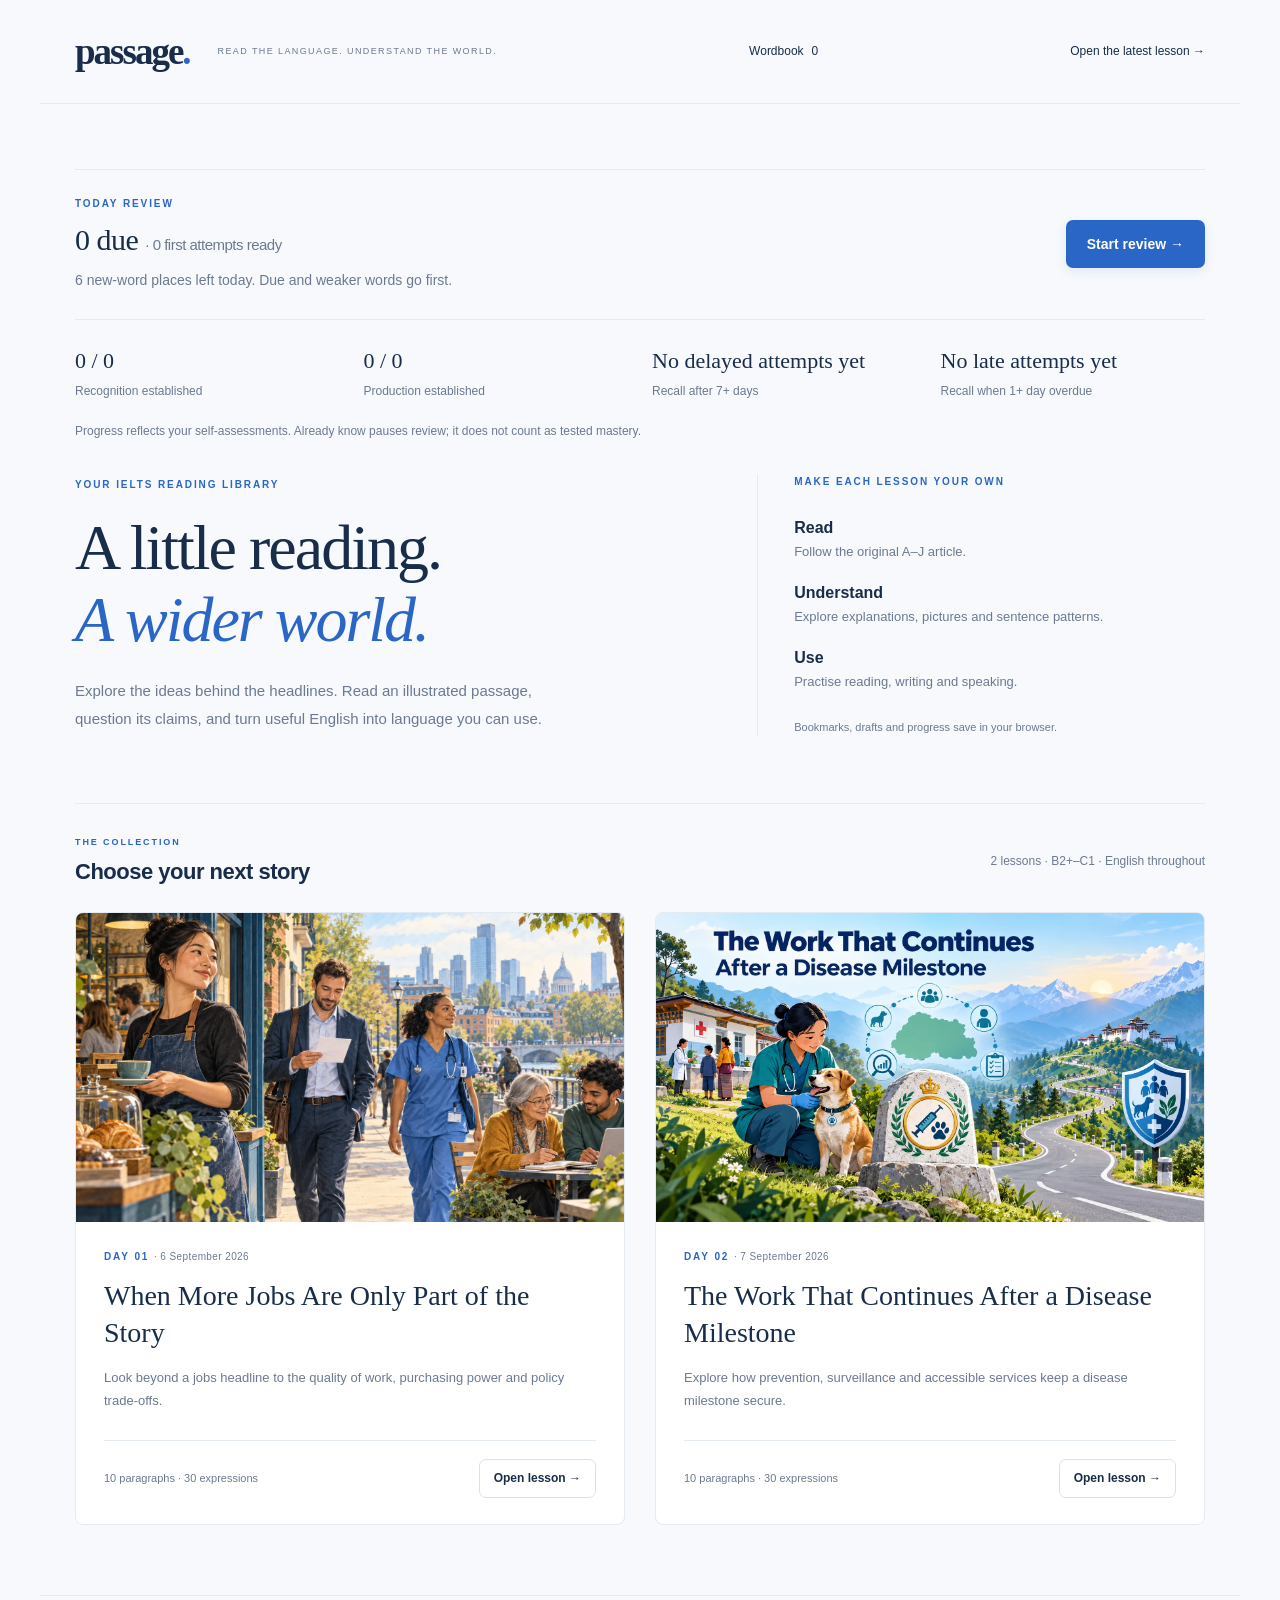
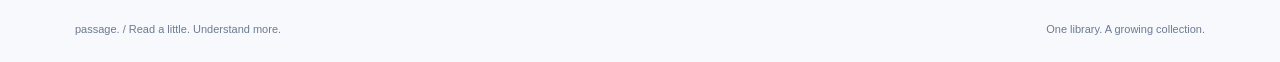
==== index.html @ 06244c73 "Remove Day 03 and Day 04 from the course library" ====
<!doctype html>
<html lang="en-GB">
<head>
<meta charset="utf-8">
<meta name="viewport" content="width=device-width,initial-scale=1">
<meta name="theme-color" content="#2966c6">
<meta name="description" content="Illustrated English IELTS lessons with reading, vocabulary, sentence analysis and independent practice.">
<title>Passage · Your reading library</title>
<link rel="icon" href="assets/favicon.svg" type="image/svg+xml">
<link rel="stylesheet" href="assets/lesson.css">
<link rel="stylesheet" href="assets/catalog.css">
<link rel="stylesheet" href="assets/wordbook.css">
<script defer src="assets/course-data.js"></script>
<script defer src="assets/course-vocabulary.js"></script>
<script defer src="assets/vocabulary-learning.js"></script>
<script defer src="assets/wordbook-store.js"></script>
<script defer src="assets/vocabulary-learning-ui.js"></script>
<script defer src="assets/wordbook.js"></script>
</head>
<body class="catalog-page">
<a class="skip-link" href="#library">Skip to lessons</a>
<header class="catalog-header"><a class="catalog-brand" href="index.html">passage<span>.</span></a><span>READ THE LANGUAGE. UNDERSTAND THE WORLD.</span><a class="text-button" href="wordbook.html">Wordbook <span data-wb-count></span></a><a class="text-button" href="26.9.7/index.html">Open the latest lesson →</a></header>
<main id="library" class="catalog-main">
<section id="learning-dashboard" aria-label="Vocabulary learning"></section>
<section class="library-intro"><div><p class="eyebrow">YOUR IELTS READING LIBRARY</p><h1>A little reading.<br><em>A wider world.</em></h1><p class="library-description">Explore the ideas behind the headlines. Read an illustrated passage, question its claims, and turn useful English into language you can use.</p></div><aside class="library-route"><p class="eyebrow">MAKE EACH LESSON YOUR OWN</p><ol><li><span>Read</span>Follow the original A–J article.</li><li><span>Understand</span>Explore explanations, pictures and sentence patterns.</li><li><span>Use</span>Practise reading, writing and speaking.</li></ol><p>Bookmarks, drafts and progress save in your browser.</p></aside></section>
<section aria-labelledby="lesson-list-title"><div class="section-heading library-heading"><div><p class="eyebrow">THE COLLECTION</p><h2 id="lesson-list-title">Choose your next story</h2></div><span class="subtle">2 lessons · B2+–C1 · English throughout</span></div><div class="library-grid"><article class="library-lesson"><a class="library-image" href="26.9.6/index.html" aria-label="Open When More Jobs Are Only Part of the Story"><img src="26.9.6/images/working-lives-hero.webp" alt="Working lives lesson illustration" width="1672" height="941" loading="lazy"></a><div class="library-lesson-body"><p class="eyebrow">DAY 01 <span>· 6 September 2026</span></p><h3><a href="26.9.6/index.html">When More Jobs Are Only Part of the Story</a></h3><p>Look beyond a jobs headline to the quality of work, purchasing power and policy trade-offs.</p><div class="library-lesson-bottom"><span>10 paragraphs · 30 expressions</span><a class="button secondary compact" href="26.9.6/index.html">Open lesson →</a></div></div></article><article class="library-lesson"><a class="library-image" href="26.9.7/index.html" aria-label="Open The Work That Continues After a Disease Milestone"><img src="26.9.7/images/reference-0.webp" alt="Public health lesson illustration" width="1672" height="941" fetchpriority="high"></a><div class="library-lesson-body"><p class="eyebrow">DAY 02 <span>· 7 September 2026</span></p><h3><a href="26.9.7/index.html">The Work That Continues After a Disease Milestone</a></h3><p>Explore how prevention, surveillance and accessible services keep a disease milestone secure.</p><div class="library-lesson-bottom"><span>10 paragraphs · 30 expressions</span><a class="button secondary compact" href="26.9.7/index.html">Open lesson →</a></div></div></article></div></section>
</main><footer class="catalog-footer"><span>passage. / Read a little. Understand more.</span><span>One library. A growing collection.</span></footer>
</body></html>
---- assets/lesson.css ----
@charset "UTF-8";
:root {
  --cloud:#f7f9fc;
  --paper:#fff;
  --ink:#192d4b;
  --blue:#2966c6;
  --blue-soft:#eaf2fe;
  --amber:#eda93e;
  --slate:#6c7a91;
  --teal:#297968;
  --line:#e4eaf2;
  --serif:Georgia,'Times New Roman',serif;
  --sans:'Segoe UI','Microsoft YaHei','PingFang SC',sans-serif;
  --sidebar:232px
}

* {
  box-sizing:border-box
}

html {
  scroll-behavior:smooth;
  scroll-padding-top:98px
}

body {
  margin:0;
  background:var(--cloud);
  color:var(--ink);
  font-family:var(--sans);
  font-size:14px;
  line-height:1.7;
  -webkit-font-smoothing:antialiased
}

button,input,textarea {
  font:inherit
}

button,a,input,textarea,summary {
  -webkit-tap-highlight-color:transparent
}

button {
  cursor:pointer
}

a {
  color:inherit;
  text-decoration:none
}

button {
  color:inherit
}

button:disabled {
  cursor:default
}

img {
  display:block;
  max-width:100%
}

p,h1,h2,h3,figure,blockquote {
  margin:0
}

h1,h2,h3 {
  line-height:1.35
}

h2 {
  font-size:24px;
  letter-spacing:-.5px
}

h3 {
  font-size:19px
}

button {
  border:0;
  background:transparent
}

input,textarea {
  color:var(--ink)
}

input::placeholder,textarea::placeholder {
  color:#8793a5
}

textarea {
  resize:vertical
}

a:focus-visible,button:focus-visible,input:focus-visible,textarea:focus-visible,summary:focus-visible {
  outline:3px solid #86b1f3;
  outline-offset:4px;
  border-radius:4px
}

::selection {
  background:#d2e4ff
}

.icon {
  width:20px;
  height:20px;
  flex-shrink:0;
  vertical-align:middle
}

.icon-button {
  display:inline-flex;
  align-items:center;
  justify-content:center;
  width:34px;
  height:34px;
  border-radius:8px
}

.icon-button:hover {
  background:var(--blue-soft);
  color:var(--blue)
}

.text-button {
  display:inline-flex;
  align-items:center;
  justify-content:center;
  gap:8px;
  font-size:13px;
  font-weight:500;
  white-space:nowrap
}

.text-button:hover {
  color:var(--blue)
}

.text-button .icon {
  width:17px;
  height:17px
}

.button {
  display:inline-flex;
  justify-content:center;
  align-items:center;
  gap:14px;
  min-height:48px;
  padding:13px 21px;
  border-radius:7px;
  font-size:14px;
  font-weight:600;
  line-height:1.5;
  transition:background .18s,transform .18s
}

.button .icon {
  width:18px;
  height:18px
}

.button:hover {
  transform:translateY(-1px)
}

.primary {
  background:var(--blue);
  color:white;
  box-shadow:0 4px 12px #2966c61c
}

.primary:hover {
  background:#2158ae
}

.secondary {
  background:var(--paper);
  border:1px solid #d8e2ef;
  color:var(--ink)
}

.secondary:hover {
  background:var(--blue-soft);
  border-color:#bed3f3
}

.compact {
  min-height:39px;
  padding:9px 14px;
  font-size:12px;
  gap:8px
}

.subtle {
  color:var(--slate);
  font-size:12px
}

.eyebrow {
  font-size:10px;
  font-weight:650;
  letter-spacing:1.9px;
  color:var(--blue);
  line-height:1.5
}

.skip-link {
  position:fixed;
  top:-100px;
  left:12px;
  z-index:100;
  padding:12px 20px;
  background:var(--blue);
  color:#fff
}

.skip-link:focus {
  top:8px
}

.sr-only {
  position:absolute;
  width:1px;
  height:1px;
  padding:0;
  overflow:hidden;
  clip:rect(0,0,0,0);
  white-space:nowrap
}

.loading {
  padding:80px
}

.sidebar {
  position:fixed;
  inset:0 auto 0 0;
  width:var(--sidebar);
  background:var(--paper);
  border-right:1px solid var(--line);
  display:flex;
  flex-direction:column;
  padding:33px 20px 24px;
  z-index:40;
  overflow-y:auto
}

.brand {
  display:flex;
  align-items:flex-start;
  gap:10px;
  padding:0 14px;
  color:var(--ink);
  font-family:var(--serif);
  font-weight:700;
  font-size:30px;
  line-height:1.1;
  letter-spacing:-1.5px
}

.brand>.icon {
  width:31px;
  height:34px;
  color:var(--blue);
  margin-top:1px
}

.brand-dot {
  color:var(--blue)
}

.brand small {
  display:block;
  font:10px var(--sans);
  color:var(--slate);
  letter-spacing:1.2px;
  margin-top:10px
}

.lesson-label {
  display:flex;
  gap:12px;
  align-items:center;
  border-top:1px solid var(--line);
  border-bottom:1px solid var(--line);
  margin:31px 10px 25px;
  padding:20px 0;
  font-size:12px;
  font-weight:600
}

.lesson-number {
  font-size:17px;
  display:grid;
  place-items:center;
  width:36px;
  height:40px;
  background:var(--blue-soft);
  color:var(--blue);
  border-radius:6px;
  font-weight:650
}

.lesson-label small {
  display:block;
  font-size:10px;
  font-weight:400;
  color:var(--slate);
  margin-top:2px
}

.nav-caption {
  font-size:10px;
  color:#8c98a9;
  margin:0 15px 12px;
  letter-spacing:1px
}

.sidebar nav {
  display:flex;
  flex-direction:column;
  gap:5px
}

.nav-link {
  display:flex;
  align-items:center;
  gap:13px;
  padding:10px 14px;
  border-radius:7px;
  color:var(--slate);
  position:relative;
  min-height:53px
}

.nav-link>.icon {
  width:19px;
  height:19px
}

.nav-link>span {
  font-size:12px;
  font-weight:500
}

.nav-link small {
  display:block;
  font-size:9px;
  line-height:1.4;
  font-weight:400;
  letter-spacing:.3px;
  opacity:.7;
  margin-top:2px
}

.nav-link:hover {
  background:#f5f8fc;
  color:var(--ink)
}

.nav-link.active {
  background:var(--blue-soft);
  color:var(--blue)
}

.nav-link.active:before {
  content:'';
  position:absolute;
  left:-20px;
  width:3px;
  height:28px;
  background:var(--blue);
  border-radius:0 2px 2px 0
}

.nav-link .nav-count {
  margin-left:auto;
  font-size:10px;
  color:#8092aa;
  background:#f1f5fa;
  border-radius:4px;
  padding:0 5px
}

.sidebar-foot {
  margin-top:auto;
  padding:22px 13px 0
}

.reading-progress {
  display:flex;
  justify-content:space-between;
  font-size:11px;
  color:var(--slate);
  margin-bottom:9px
}

.reading-progress strong {
  font-weight:500;
  color:var(--ink)
}

.progress-track {
  height:4px;
  background:#edf1f7;
  border-radius:4px;
  overflow:hidden
}

.progress-track>div {
  height:100%;
  background:var(--blue);
  transition:width .3s
}

.sidebar-foot>p {
  font-size:9px;
  color:#92a0b2;
  margin-top:14px;
  display:flex;
  align-items:center;
  gap:4px
}

.sidebar-foot>p .icon {
  width:12px;
  height:12px
}

.workspace {
  margin-left:var(--sidebar)
}

.topbar {
  position:sticky;
  top:0;
  z-index:20;
  display:flex;
  justify-content:space-between;
  align-items:center;
  height:72px;
  padding:0 42px;
  background:#f7f9fcf2;
  backdrop-filter:blur(10px);
  border-bottom:1px solid var(--line)
}

.breadcrumb {
  display:flex;
  align-items:center;
  gap:13px;
  font-size:11px;
  color:var(--slate)
}

.breadcrumb>.icon {
  width:12px;
  height:12px;
  color:#aab4c1
}

.breadcrumb strong {
  font-weight:500;
  color:var(--ink)
}

.topbar-tools {
  display:flex;
  align-items:center;
  gap:23px
}

.level-tag {
  font-size:10px;
  letter-spacing:.8px;
  border:1px solid #d9e2ee;
  border-radius:4px;
  padding:2px 8px;
  color:var(--slate)
}

.topbar-tools .text-button {
  font-size:11px;
  color:var(--slate)
}

#main {
  max-width:1310px;
  margin:0 auto;
  padding:45px 50px 48px;
  outline:none;
  min-height:calc(100vh - 150px)
}

.page-footer {
  display:flex;
  justify-content:space-between;
  gap:20px;
  padding:23px 50px;
  border-top:1px solid var(--line);
  color:#8995a7;
  font-size:10px;
  max-width:1310px;
  margin:auto
}

.footer-sep {
  padding:0 8px;
  color:#c1cad7
}

.mobile-close,.menu-button,.mobile-backdrop {
  display:none
}

.hero {
  display:grid;
  grid-template-columns:1.06fr 1fr;
  gap:42px;
  align-items:center;
  min-height:430px
}

.hero-copy .eyebrow {
  display:flex;
  align-items:center;
  gap:9px;
  font-size:9px;
  letter-spacing:1.2px;
  margin-bottom:24px
}

.small-line {
  width:22px;
  height:2px;
  background:var(--blue)
}

.hero h1 {
  font-family:var(--serif);
  font-size:clamp(38px,3.8vw,59px);
  letter-spacing:-1.7px;
  line-height:1.09;
  font-weight:500
}

.hero h1 em {
  color:var(--blue);
  font-weight:400
}

.hero-subtitle {
  font-size:17px;
  font-weight:500;
  margin-top:22px;
  letter-spacing:.5px
}

.hero-description {
  font-size:12px;
  color:var(--slate);
  line-height:1.95;
  max-width:385px;
  margin-top:11px
}

.hero-actions {
  display:flex;
  gap:22px;
  align-items:center;
  margin-top:25px
}

.hero-actions .text-button {
  font-size:11px
}

.hero-meta {
  display:flex;
  gap:14px;
  font-size:9px;
  color:#8090a4;
  margin-top:22px;
  white-space:nowrap
}

.hero-meta span {
  display:flex;
  align-items:center;
  gap:5px
}

.hero-meta .icon {
  width:13px;
  height:13px
}

.hero-visual {
  position:relative;
  margin-top:3px;
  padding-bottom:25px
}

.hero-visual>img {
  width:100%;
  height:385px;
  object-fit:cover;
  object-position:50% 50%;
  border-radius:48% 48% 9px 9px
}

.hero-visual>figcaption {
  position:absolute;
  bottom:0;
  left:22px;
  right:22px;
  background:white;
  border:1px solid var(--line);
  border-radius:7px;
  box-shadow:0 8px 26px #233c5b08;
  padding:15px 20px;
  display:flex;
  justify-content:space-between;
  align-items:center;
  gap:12px;
  font-size:13px;
  font-weight:500
}

.caption-kicker {
  font-size:8px;
  letter-spacing:1.3px;
  color:var(--slate)
}

.image-credit {
  position:absolute;
  right:13px;
  bottom:65px;
  color:white;
  font-size:8px;
  text-shadow:0 1px 4px #243446
}

.news-strip {
  margin-top:39px;
  padding:20px 23px;
  border-top:1px solid var(--line);
  border-bottom:1px solid var(--line);
  display:flex;
  align-items:center;
  justify-content:space-between;
  gap:15px
}

.news-intro {
  display:flex;
  gap:12px;
  align-items:center
}

.news-intro>.icon {
  width:23px;
  height:23px;
  color:var(--blue)
}

.news-intro strong {
  font-size:11px
}

.news-strip span {
  display:block;
  font-size:9px;
  color:var(--slate);
  margin-top:3px
}

.news-strip>div:not(.news-intro)>strong {
  font-family:var(--serif);
  font-weight:400;
  font-size:24px;
  line-height:1.2;
  white-space:nowrap
}

.news-strip strong>span {
  display:inline;
  font-size:18px;
  color:var(--ink)
}

.news-strip>a {
  display:flex;
  align-items:center;
  gap:12px;
  font-size:10px;
  color:var(--blue);
  max-width:170px
}

.news-strip>a>.icon {
  width:15px;
  height:15px
}

.section-heading {
  display:flex;
  justify-content:space-between;
  align-items:center;
  gap:20px;
  margin-bottom:23px
}

.section-heading .eyebrow {
  margin-bottom:7px;
  font-size:9px
}

.section-heading h2 {
  font-size:22px
}

.story-section {
  padding-top:41px
}

.story-grid {
  display:grid;
  grid-template-columns:repeat(3,1fr);
  gap:28px
}

.story-item {
  position:relative;
  padding:19px 0 18px;
  border-top:2px solid var(--line)
}

.story-item:hover {
  border-top-color:var(--blue)
}

.story-label {
  font-size:10px;
  color:var(--slate)
}

.story-art {
  display:inline-flex;
  align-items:center;
  justify-content:center;
  position:absolute;
  right:0;
  top:14px;
  width:35px;
  height:35px;
  border-radius:10px;
  color:var(--blue);
  background:var(--blue-soft)
}

.story-art.teal {
  background:#e9f4ef;
  color:var(--teal)
}

.story-art.amber {
  background:#fff3de;
  color:#b07816
}

.story-art .icon {
  width:18px;
  height:18px
}

.story-item h3 {
  font-size:17px;
  margin:19px 0 10px;
  font-weight:600
}

.story-item p {
  font-size:11px;
  color:var(--slate);
  line-height:1.9;
  max-width:220px
}

.story-link {
  font-size:9px;
  color:var(--blue);
  display:flex;
  align-items:center;
  justify-content:space-between;
  gap:5px;
  margin-top:15px;
  white-space:nowrap
}

.story-link .icon {
  width:14px;
  height:14px
}

.learning-section {
  padding-top:28px
}

.learning-path {
  background:white;
  border:1px solid var(--line);
  border-radius:8px;
  overflow:hidden
}

.learning-path button {
  display:flex;
  gap:17px;
  align-items:center;
  width:100%;
  padding:16px 20px;
  text-align:left;
  border-bottom:1px solid #edf1f6;
  font-size:11px
}

.learning-path button:last-child {
  border-bottom:0
}

.learning-path button:hover {
  background:#f2f7fe
}

.learning-path button>.icon:first-child {
  color:var(--blue);
  width:18px;
  height:18px
}

.learning-path button strong {
  min-width:90px;
  font-weight:500
}

.learning-path button span {
  color:var(--slate)
}

.learning-path button>.icon:last-child {
  margin-left:auto;
  width:14px;
  height:14px;
  color:#91a1b7
}

.study-note {
  display:flex;
  gap:12px;
  background:#edf3fb;
  border-left:3px solid #91b4e8;
  border-radius:0 5px 5px 0;
  padding:18px 20px;
  margin-top:27px;
  font-size:11px;
  color:#637692
}

.study-note>.icon {
  color:var(--blue);
  width:17px;
  height:17px
}

.study-note strong {
  color:var(--ink);
  font-weight:500
}

.study-note em {
  font-family:var(--serif)
}

.page-heading {
  display:flex;
  justify-content:space-between;
  align-items:flex-end;
  gap:30px;
  margin-bottom:32px
}

.page-heading .eyebrow {
  margin-bottom:9px
}

.page-heading h1 {
  font-size:34px;
  letter-spacing:-.8px;
  font-weight:600
}

.page-heading p:not(.eyebrow) {
  font-size:12px;
  color:var(--slate);
  margin-top:12px;
  max-width:680px
}

.reading-toolbar {
  display:flex;
  justify-content:space-between;
  align-items:center;
  gap:18px;
  padding:13px 17px;
  background:white;
  border:1px solid var(--line);
  border-radius:7px;
  margin-bottom:30px
}

.paragraph-jumps {
  display:flex;
  gap:5px
}

.paragraph-jumps a {
  font:14px var(--serif);
  display:grid;
  place-items:center;
  width:28px;
  height:28px;
  border-radius:4px;
  color:var(--slate)
}

.paragraph-jumps a:hover,.paragraph-jumps a.done {
  color:var(--blue);
  background:var(--blue-soft)
}

.reading-toolbar>.subtle {
  display:flex;
  gap:7px;
  align-items:center;
  font-size:10px
}

.reading-toolbar>.subtle>.icon {
  width:15px;
  height:15px
}

.reading-layout {
  display:grid;
  grid-template-columns:minmax(0,1fr) 190px;
  gap:36px;
  align-items:start
}

.article-stream {
  min-width:0
}

.paragraph {
  background:white;
  border:1px solid var(--line);
  border-radius:9px;
  padding:29px 30px;
  margin-bottom:24px;
  scroll-margin-top:96px
}

.paragraph-heading {
  display:flex;
  align-items:center;
  gap:13px;
  margin-bottom:22px
}

.paragraph-letter {
  font:24px var(--serif);
  width:42px;
  height:47px;
  border:1px solid #d6e4f8;
  background:var(--blue-soft);
  color:var(--blue);
  display:grid;
  place-items:center;
  border-radius:5px
}

.paragraph-tag {
  font-size:9px;
  letter-spacing:1px;
  color:var(--slate)
}

.paragraph-heading h2 {
  font-size:18px;
  letter-spacing:0;
  margin-top:2px
}

.read-button {
  margin-left:auto;
  color:#92a0b2;
  font-size:10px;
  display:flex;
  gap:4px;
  align-items:center;
  white-space:nowrap;
  padding:5px
}

.read-button>.icon {
  width:14px;
  height:14px
}

.read-button.is-read {
  color:var(--teal)
}

.english-passage {
  font-family:var(--serif);
  font-size:19px;
  line-height:1.95;
  letter-spacing:.05px;
  color:#263d59
}

.word-mark {
  font:inherit;
  color:var(--blue);
  padding:0;
  border-bottom:1px dashed #9fbce9;
  line-height:1.25;
  display:inline;
  vertical-align:baseline
}

.word-mark:hover {
  background:var(--blue-soft)
}

.core-word {
  border-bottom:2px solid #a6c2ec
}

.takeaway {
  display:flex;
  gap:9px;
  padding:14px 0;
  font-size:11px;
  color:#647994;
  align-items:flex-start;
  margin-top:14px
}

.takeaway>.icon {
  width:15px;
  height:15px;
  color:#b38a35;
  margin-top:2px
}

details {
  border-top:1px solid var(--line)
}

summary {
  display:flex;
  align-items:center;
  gap:8px;
  cursor:pointer;
  font-size:11px;
  padding:15px 0;
  color:#587198;
  list-style:none
}

summary::-webkit-details-marker {
  display:none
}

summary:after {
  content:'+';
  margin-left:auto;
  font-size:17px;
  line-height:1;
  color:#8398b5
}

details[open]>summary:after {
  content:'−'
}

summary>.icon {
  display:none
}

summary:hover {
  color:var(--blue)
}

.explanation-content {
  padding-bottom:20px;
  font-size:12px;
  color:#60718a;
  line-height:2.05
}

.retrieval {
  background:#f8fafc;
  padding:15px 17px;
  margin-top:16px;
  border-radius:5px
}

.retrieval>strong {
  font-size:11px;
  font-weight:500;
  color:var(--ink)
}

.retrieval details {
  border:0;
  margin-top:6px
}

.retrieval summary {
  padding:3px 0;
  display:inline-flex
}

.retrieval summary:after {
  font-size:12px;
  padding-left:5px
}

.retrieval p {
  margin-top:8px;
  font-size:11px
}

.lesson-figure {
  margin-top:12px
}

.lesson-figure>button {
  position:relative;
  display:block;
  padding:0;
  width:100%;
  border-radius:6px;
  overflow:hidden;
  border:1px solid var(--line)
}

.lesson-figure img {
  width:100%;
  height:auto;
  aspect-ratio:1.8;
  object-fit:contain;
  background:#f5f8fc
}

.lesson-figure>button>.icon {
  position:absolute;
  right:10px;
  bottom:10px;
  color:white;
  background:#192d4b80;
  border-radius:4px;
  width:25px;
  height:25px;
  padding:4px
}

.lesson-figure figcaption {
  font-size:9px;
  color:var(--slate);
  margin-top:7px;
  display:flex;
  justify-content:space-between;
  gap:10px
}

.lesson-figure figcaption>span {
  color:#8d9bb0
}

.reading-aside {
  position:sticky;
  top:106px;
  padding-top:11px
}

.reading-aside h3 {
  font-size:19px;
  font-weight:500;
  line-height:1.7;
  margin:12px 0 25px
}

.evidence-key {
  display:flex;
  gap:10px;
  margin-bottom:21px
}

.evidence-dot {
  width:7px;
  height:7px;
  flex-shrink:0;
  border-radius:50%;
  margin-top:7px
}

.evidence-dot.blue {
  background:var(--blue)
}

.evidence-dot.amber {
  background:var(--amber)
}

.evidence-dot.teal {
  background:var(--teal)
}

.evidence-key strong {
  font-size:11px;
  font-weight:500
}

.evidence-key p {
  font-size:10px;
  color:var(--slate);
  line-height:1.85;
  margin-top:4px
}

.reading-aside blockquote {
  font:italic 27px/1.65 var(--serif);
  color:#6b8fbf;
  border-top:1px solid var(--line);
  padding-top:22px;
  margin-top:29px
}

.reading-aside>.subtle {
  font-size:9px;
  margin-top:12px
}

.explainer {
  background:#f7faff;
  border:1px solid #e1eaf6;
  border-radius:6px;
  padding:18px 19px;
  margin:6px 0 16px
}

.explainer-title {
  display:flex;
  justify-content:space-between;
  gap:15px;
  font-size:11px;
  font-weight:600;
  align-items:center;
  margin-bottom:15px
}

.explainer-title>.subtle {
  font-size:8px;
  font-weight:400
}

.explainer>p {
  font-size:10px;
  color:var(--slate);
  margin-top:14px
}

.revision-table>div {
  display:flex;
  align-items:center;
  justify-content:space-between;
  gap:12px;
  font-size:11px;
  padding:7px 0
}

.revision-table strong {
  font-size:12px;
  font-weight:500;
  min-width:40px
}

.revision-table span {
  display:flex;
  gap:9px;
  align-items:center;
  white-space:nowrap;
  color:var(--slate)
}

.revision-table .icon {
  width:15px;
  height:15px;
  color:#9caec6
}

.revision-table b {
  color:var(--ink);
  font-weight:500
}

.revision-table em {
  font-style:normal;
  color:var(--blue);
  font-size:11px
}

.sector-row {
  display:grid;
  grid-template-columns:90px 1fr 73px;
  gap:10px;
  align-items:center;
  font-size:10px;
  margin:10px 0
}

.bar-axis {
  position:relative;
  padding-left:29%;
  height:17px
}

.bar-axis:before {
  position:absolute;
  content:'';
  height:100%;
  left:29%;
  width:1px;
  background:#a8b7cb
}

.sector-bar {
  height:100%;
  background:#7ea8e3;
  border-radius:0 3px 3px 0;
  position:relative
}

.sector-bar.negative {
  background:#d7a85d;
  transform:translateX(-100%);
  border-radius:3px 0 0 3px
}

.sector-row strong {
  font-weight:600;
  color:var(--blue);
  text-align:right
}

.sector-row .negative-text {
  color:#9b7130
}

.people-options {
  display:grid;
  grid-template-columns:1fr 1fr;
  gap:7px
}

.people-options button {
  display:flex;
  gap:8px;
  align-items:center;
  text-align:left;
  font-size:10px;
  padding:11px;
  background:white;
  border:1px solid var(--line);
  border-radius:4px
}

.people-options button>.icon {
  width:15px;
  height:15px;
  color:var(--blue)
}

.people-options button.selected {
  border-color:#95b7e9;
  background:var(--blue-soft)
}

.slider-grid {
  display:grid;
  grid-template-columns:1fr 1fr;
  gap:24px
}

.slider-grid label {
  display:block;
  font-size:11px
}

.slider-grid output {
  float:right;
  color:var(--blue);
  font-weight:600
}

.slider-grid input {
  display:block;
  width:100%;
  margin:12px 0 0;
  accent-color:var(--blue)
}

.purchasing-result {
  display:flex;
  align-items:center;
  justify-content:space-between;
  gap:12px;
  margin-top:19px;
  padding-top:13px;
  border-top:1px solid #dce5f2;
  font-size:10px
}

.purchasing-result strong {
  font:23px var(--serif);
  color:#ac7332;
  white-space:nowrap
}

.purchasing-result strong.positive {
  color:var(--teal)
}

.purchasing-result>span:last-child {
  max-width:170px;
  color:var(--slate);
  font-size:9px
}

.policy-flow {
  display:flex;
  align-items:center;
  gap:5px;
  font-size:9px
}

.policy-flow>span {
  flex:1;
  text-align:center;
  padding:8px 4px;
  background:white;
  border:1px solid var(--line);
  border-radius:4px
}

.policy-flow>.icon {
  width:12px;
  height:12px;
  color:#8ca8cc
}

.policy-outcomes {
  display:flex;
  justify-content:center;
  gap:10px;
  margin-top:12px;
  font-size:10px
}

.policy-outcomes>span {
  padding:6px 12px;
  border-radius:3px;
  background:#e5f0ec;
  color:var(--teal)
}

.policy-outcomes>span:last-child {
  background:#fff0d8;
  color:#a37c30
}

.next-section {
  border-top:1px solid var(--line);
  display:flex;
  align-items:center;
  justify-content:space-between;
  gap:20px;
  margin-top:33px;
  padding-top:28px
}

.next-section .eyebrow {
  font-size:9px
}

.next-section h3 {
  font-size:16px;
  margin-top:6px
}

.vocab-toolbar {
  display:flex;
  align-items:center;
  justify-content:space-between;
  gap:16px;
  margin-bottom:21px
}

.search-box {
  display:flex;
  align-items:center;
  gap:10px;
  background:white;
  border:1px solid #dce5f0;
  border-radius:6px;
  padding:10px 14px;
  flex:1;
  max-width:430px
}

.search-box>.icon {
  width:17px;
  height:17px;
  color:#8ea0b8
}

.search-box input {
  width:100%;
  border:0;
  outline:none;
  background:transparent;
  font-size:12px;
  min-width:0
}

.filter-buttons {
  display:flex;
  border:1px solid #dce5f0;
  padding:3px;
  border-radius:6px;
  background:white;
  gap:3px
}

.filter-buttons button {
  font-size:11px;
  white-space:nowrap;
  padding:6px 14px;
  border-radius:4px;
  color:var(--slate)
}

.filter-buttons button.active {
  background:var(--blue-soft);
  color:var(--blue)
}

.result-count {
  font-size:10px;
  color:var(--slate);
  margin-bottom:15px
}

.vocab-grid {
  display:grid;
  grid-template-columns:repeat(2,minmax(0,1fr));
  gap:20px;
  align-items:start
}

.vocab-card {
  border:1px solid var(--line);
  border-radius:8px;
  background:white;
  padding:23px 24px;
  min-width:0
}

.vocab-top {
  display:flex;
  justify-content:space-between;
  align-items:center;
  margin-bottom:9px
}

.vocab-id {
  font-size:10px;
  color:#9ca8b9;
  display:flex;
  gap:9px;
  align-items:center
}

.core-tag {
  font-size:9px;
  color:#b18029;
  background:#fff4df;
  padding:1px 6px;
  border-radius:3px
}

.save-word {
  color:#91a1b7;
  width:26px;
  height:26px
}

.save-word .icon {
  width:17px;
  height:17px
}

.save-word.saved {
  color:var(--blue);
  background:var(--blue-soft)
}

.save-word.saved .icon {
  fill:#d7e7ff
}

.vocab-card h2 {
  font:25px/1.4 var(--serif);
  letter-spacing:-.4px;
  display:flex;
  align-items:center;
  justify-content:space-between;
  gap:8px
}

.pronounce {
  color:#8ba1c1;
  width:26px;
  height:26px
}

.pronounce .icon {
  width:16px;
  height:16px
}

.ipa {
  font-size:10px;
  color:var(--slate);
  margin-top:8px;
  line-height:1.65
}

.word-gloss {
  font-size:13px;
  color:var(--blue);
  font-weight:500;
  margin-top:12px
}

.definition {
  font-size:12px;
  color:#64738a;
  margin-top:9px;
  line-height:1.8;
  min-height:44px
}

.collocation {
  display:flex;
  flex-direction:column;
  gap:5px;
  background:#f7f9fc;
  border-radius:4px;
  padding:11px 13px;
  margin:15px 0 8px
}

.collocation span {
  font-size:9px;
  color:#8294ac
}

.collocation strong {
  font-size:12px;
  font-weight:500
}

.vocab-card summary {
  padding:11px 0 0;
  font-size:10px
}

.word-details {
  font-size:12px;
  line-height:1.8;
  color:#5e718e;
  padding-top:18px
}

.field-label {
  font-size:8px;
  letter-spacing:1px;
  color:#8a9bb2;
  margin:14px 0 5px
}

.field-label:first-child {
  margin-top:0
}

.learner-note {
  display:flex;
  gap:8px;
  padding:12px;
  background:#fff9ef;
  font-size:11px;
  color:#8c7349;
  border-radius:4px;
  margin-top:16px
}

.learner-note>.icon {
  width:14px;
  height:14px;
  margin-top:3px
}

.source-fold {
  margin-top:28px;
  border-top:1px solid var(--line);
  border-bottom:1px solid var(--line)
}

.source-fold summary {
  font-size:12px;
  padding:18px 2px
}

.prose {
  font-size:12px;
  line-height:1.9;
  color:#61718a;
  padding:0 0 22px;
  overflow-wrap:anywhere
}

.prose h2,.prose h3,.prose h4 {
  font-size:16px;
  margin:23px 0 12px;
  color:var(--ink);
  letter-spacing:0
}

.prose p {
  margin:10px 0
}

.prose li {
  margin:8px 0
}

.prose strong {
  color:#334e70;
  font-weight:600
}

.table-wrap {
  overflow-x:auto;
  margin:14px 0
}

.prose table {
  border-collapse:collapse;
  min-width:100%;
  font-size:10px
}

.prose td {
  border:1px solid var(--line);
  padding:8px 11px;
  min-width:100px
}

.prose tr:first-child {
  background:var(--blue-soft);
  font-weight:600
}

.empty-state {
  padding:50px 24px;
  text-align:center;
  background:white;
  border:1px dashed #cfdae9;
  border-radius:7px;
  grid-column:1/-1
}

.empty-state>.icon {
  color:#8ba5c8;
  width:30px;
  height:30px;
  margin-bottom:12px
}

.empty-state h3 {
  font-size:17px
}

.empty-state p {
  font-size:12px;
  color:var(--slate);
  margin:10px 0 20px
}

.grammar-list {
  display:flex;
  flex-direction:column;
  gap:22px
}

.grammar-card {
  background:white;
  border:1px solid var(--line);
  border-radius:8px;
  padding:27px 30px
}

.grammar-title {
  display:flex;
  align-items:center;
  gap:18px
}

.grammar-number {
  font:21px var(--serif);
  color:#98afd0
}

.grammar-title .eyebrow {
  font-size:9px;
  letter-spacing:.7px
}

.grammar-title h2 {
  font-size:19px;
  letter-spacing:0;
  margin-top:5px
}

.grammar-origin {
  margin-left:auto;
  font-size:10px;
  color:var(--slate)
}

.sentence-chunks {
  margin:27px 0 18px;
  display:flex;
  flex-wrap:wrap;
  gap:10px
}

.chunk {
  background:#eff5fd;
  border-bottom:2px solid #a7c3e9;
  display:flex;
  flex-direction:column;
  align-items:flex-start;
  text-align:left;
  padding:12px 13px;
  border-radius:4px;
  font:20px/1.65 var(--serif)
}

.chunk small {
  font:9px var(--sans);
  color:#7088a6;
  margin-top:4px
}

.chunk-1 {
  background:#eef5f1;
  border-color:#a8cdbc
}

.chunk-2 {
  background:#fff6e5;
  border-color:#e8c680
}

.chunk-3 {
  background:#f0f2f7;
  border-color:#bbc5d7
}

.chunk.selected {
  box-shadow:0 0 0 2px #87ace1
}

.grammar-tip {
  font-size:12px;
  color:#687f9d;
  margin:15px 0 20px
}

.grammar-card>details {
  margin-top:17px
}

.grammar-card>details .prose {
  max-width:760px
}

.practice-switch {
  display:flex;
  gap:28px;
  border-bottom:1px solid var(--line);
  margin-bottom:32px;
  font-size:12px
}

.practice-switch a {
  padding:11px 0;
  border-bottom:2px solid var(--blue)
}

.practice-switch span {
  font-size:10px;
  color:var(--slate);
  margin-left:6px
}

.question-group {
  padding:15px 0 6px;
  margin-top:15px
}

.question-group>span {
  font-size:16px;
  font-weight:500
}

.question-group p {
  font-size:11px;
  color:var(--slate);
  margin:6px 0 10px
}

.question {
  border:0;
  border-bottom:1px solid var(--line);
  margin:0;
  padding:16px 0 23px;
  min-width:0
}

.question legend {
  font-family:var(--serif);
  font-size:17px;
  line-height:1.7;
  padding:0;
  width:100%;
  display:flex;
  gap:12px;
  align-items:flex-start
}

.question-number {
  font:11px var(--sans);
  background:#e8eff8;
  border-radius:4px;
  display:inline-grid;
  place-items:center;
  min-width:25px;
  height:25px;
  margin-top:4px;
  color:#637e9f;
  flex-shrink:0
}

.answer-options {
  display:flex;
  flex-direction:column;
  gap:8px;
  padding-left:37px;
  margin-top:13px
}

.answer-options label {
  display:flex;
  align-items:flex-start;
  gap:9px;
  font-size:12px;
  color:#5a6f8a;
  cursor:pointer;
  padding:11px 13px;
  border:1px solid var(--line);
  background:white;
  border-radius:5px
}

.answer-options label:has(input:checked) {
  border-color:#8cafdf;
  background:var(--blue-soft);
  color:var(--ink)
}

.answer-options input {
  accent-color:var(--blue);
  margin:4px 0 0;
  flex-shrink:0
}

.answer-options b {
  display:inline-block;
  min-width:22px;
  font-weight:500
}

.tf-options {
  flex-direction:row;
  flex-wrap:wrap
}

.tf-options label {
  font-size:10px;
  padding:8px 14px;
  min-width:100px;
  align-items:center
}

.tf-options input {
  margin:0
}

.answer-input {
  display:block;
  border:1px solid #d5dfed;
  background:white;
  padding:11px 13px;
  border-radius:5px;
  font-size:12px;
  max-width:370px;
  width:100%;
  margin-top:13px
}

.question>.answer-input {
  margin-left:37px;
  width:calc(100% - 37px)
}

.feedback {
  margin:17px 0 0 37px;
  font-size:12px;
  color:#647994;
  padding:14px 16px;
  background:#eef3fa;
  border-radius:5px
}

.feedback[hidden] {
  display:none
}

.answer-result {
  display:flex;
  gap:8px;
  align-items:center;
  font-size:11px;
  margin-bottom:9px
}

.answer-result>.icon {
  width:15px;
  height:15px
}

.answer-result.correct {
  color:var(--teal)
}

.answer-result.incorrect {
  color:#9f7a37
}

.answer-result strong {
  font-weight:500
}

.answer-result a {
  margin-left:auto;
  display:flex;
  gap:5px;
  align-items:center;
  color:var(--blue);
  font-size:10px
}

.answer-result a>.icon {
  width:12px;
  height:12px
}

.submit-row {
  display:flex;
  gap:13px;
  align-items:center;
  padding-top:25px;
  flex-wrap:wrap
}

.submit-row>span {
  font-size:12px;
  color:var(--blue);
  margin-left:auto
}

.vocab-practice-section {
  margin-top:52px;
  scroll-margin-top:96px
}

.section-description {
  color:var(--slate);
  font-size:12px;
  margin-top:-10px;
  margin-bottom:22px
}

.practice-group {
  background:white;
  border:1px solid var(--line);
  border-radius:7px;
  margin-bottom:12px
}

.practice-group>summary {
  padding:19px 22px;
  gap:15px;
  color:var(--ink);
  font-size:14px
}

.practice-group-letter {
  font:21px var(--serif);
  color:#88a4cb
}

.practice-group small {
  font-size:10px;
  color:var(--slate);
  margin-left:9px
}

.practice-group-content {
  padding:0 22px 19px
}

.vocab-question {
  border-top:1px solid var(--line);
  padding:22px 0
}

.vocab-question>label {
  display:block;
  font-size:14px;
  line-height:1.8;
  font-family:var(--serif)
}

.vocab-question>label>strong {
  font:11px var(--sans);
  color:var(--blue);
  margin-right:10px
}

.vocab-question textarea {
  width:100%;
  border:1px solid #d9e2ee;
  border-radius:5px;
  min-height:80px;
  margin-top:13px;
  padding:12px;
  font-size:12px
}

.vocab-question>details {
  border:0;
  margin-top:10px
}

.vocab-question>details>summary {
  display:inline-flex;
  padding:4px 0;
  font-size:10px
}

.vocab-question>details>summary:after {
  padding-left:12px;
  font-size:12px
}

.practice-answer {
  font-size:12px;
  color:#617792;
  line-height:1.85;
  margin-top:9px;
  padding:13px 15px;
  background:var(--blue-soft);
  border-radius:4px
}

.writing-prompt {
  padding:27px 31px;
  background:white;
  border:1px solid var(--line);
  border-left:3px solid #8eafe0;
  border-radius:6px;
  margin-bottom:32px
}

.writing-prompt>p {
  font:20px/1.8 var(--serif);
  margin-top:13px;
  max-width:800px
}

.writing-prompt>p>strong {
  font-size:17px;
  font-weight:400;
  color:var(--blue)
}

.prompt-meta {
  display:flex;
  gap:22px;
  font-size:11px;
  color:var(--slate);
  margin-top:20px
}

.prompt-meta span {
  display:flex;
  align-items:center;
  gap:7px
}

.prompt-meta .icon {
  width:15px;
  height:15px
}

.writing-layout {
  display:grid;
  grid-template-columns:minmax(0,1fr) 220px;
  gap:32px
}

.editor-heading {
  display:flex;
  justify-content:space-between;
  align-items:center;
  margin-bottom:13px;
  gap:12px
}

.editor-heading h2 {
  font-size:18px
}

.save-status {
  font-size:10px;
  color:#8c9cb1
}

.writing-editor {
  display:block;
  width:100%;
  min-height:440px;
  background:white;
  border:1px solid #d8e2ee;
  border-radius:7px;
  padding:23px 25px;
  font:17px/1.9 var(--serif)
}

.editor-footer {
  display:flex;
  justify-content:space-between;
  align-items:center;
  font-size:11px;
  color:var(--slate);
  padding:12px 2px;
  gap:12px
}

.editor-footer .text-button {
  font-size:11px
}

.writing-guide {
  padding:12px 0
}

.writing-guide h3 {
  font-size:18px;
  margin-top:8px
}

.writing-guide ol {
  padding-left:20px;
  font-size:11px;
  color:#8ba4c6;
  margin-top:24px
}

.writing-guide li {
  padding-left:4px;
  margin-bottom:19px
}

.writing-guide strong {
  color:var(--ink);
  font-size:11px;
  font-weight:500
}

.writing-guide p {
  color:var(--slate);
  line-height:1.85;
  font-size:10px;
  margin-top:6px
}

.guide-language {
  padding:19px 0;
  border-top:1px solid var(--line)
}

.guide-language p {
  font-family:var(--serif);
  font-size:16px;
  color:#748fac;
  line-height:1.8
}

.challenge-section {
  padding:28px;
  background:#edf3fb;
  border:1px solid #dce6f3;
  border-radius:8px;
  margin-top:40px;
  display:grid;
  grid-template-columns:1fr 1fr;
  gap:32px
}

.challenge-section h2 {
  font-size:21px;
  margin:9px 0 16px
}

.challenge-section p {
  font-size:12px;
  line-height:1.85;
  color:#5e7694;
  margin:10px 0
}

.challenge-section p[lang] {
  font-family:var(--serif);
  font-size:17px;
  color:var(--ink)
}

.challenge-words {
  display:flex;
  flex-wrap:wrap;
  gap:6px;
  margin:16px 0 20px
}

.challenge-words>span {
  font-size:10px;
  padding:3px 7px;
  background:white;
  color:#7790b0;
  border:1px solid #d7e3f5;
  border-radius:4px
}

.challenge-words>span.used {
  background:#dceee4;
  color:var(--teal);
  border-color:#b7d3c5
}

.challenge-section label {
  display:block;
  font-size:12px;
  margin-bottom:12px
}

.challenge-section textarea {
  width:100%;
  min-height:260px;
  border:1px solid #cfdbec;
  border-radius:6px;
  padding:17px;
  font:16px/1.8 var(--serif)
}

.challenge-section .editor-footer {
  font-size:9px;
  flex-wrap:wrap
}

.timer-output {
  font-size:12px;
  font-weight:600;
  color:var(--blue);
  display:inline-block;
  margin:12px
}

.speaking-method {
  display:flex;
  align-items:center;
  justify-content:space-between;
  gap:15px;
  padding:20px 25px;
  background:var(--blue-soft);
  border-radius:7px;
  margin-bottom:27px;
  font-size:11px;
  color:#6f85a3
}

.speaking-method b {
  display:block;
  font:17px var(--serif);
  color:var(--ink);
  margin-bottom:5px
}

.speaking-method>.icon {
  color:#96aed0;
  width:17px;
  height:17px
}

.speaking-list {
  display:flex;
  flex-direction:column;
  gap:18px
}

.speaking-card {
  background:white;
  border:1px solid var(--line);
  border-radius:8px;
  padding:25px 27px;
  display:grid;
  grid-template-columns:26px 1fr auto;
  gap:20px;
  align-items:start
}

.speaking-card h2 {
  font:21px/1.55 var(--serif);
  letter-spacing:0;
  max-width:610px
}

.speaking-card details {
  margin:15px 0
}

.speaking-card details p {
  font-size:12px;
  line-height:1.85;
  color:#6e829e;
  margin:12px 0
}

.speaking-card details strong {
  font-size:10px;
  color:var(--blue);
  font-weight:500
}

.speaking-card label {
  display:block;
  font-size:10px;
  color:var(--slate);
  margin-bottom:8px
}

.speaking-card textarea {
  width:100%;
  height:72px;
  border:1px solid #dce4ef;
  border-radius:5px;
  background:#fcfdff;
  font-size:12px;
  padding:11px
}

.speaking-timer {
  position:sticky;
  bottom:20px;
  background:white;
  box-shadow:0 4px 30px #203e6020;
  border:1px solid var(--line);
  border-radius:8px;
  padding:8px 18px;
  display:flex;
  justify-content:space-between;
  gap:15px;
  margin:26px auto 0;
  max-width:450px
}

.speaking-timer output {
  font-size:12px;
  color:var(--blue);
  padding:4px 0
}

.speaking-timer .text-button {
  font-size:10px
}

.review-summary {
  display:grid;
  grid-template-columns:repeat(4,1fr);
  gap:15px;
  padding:24px 0;
  border-bottom:1px solid var(--line);
  margin-bottom:35px
}

.review-summary>div {
  display:flex;
  flex-direction:column;
  border-right:1px solid var(--line);
  padding-left:20px
}

.review-summary>div:first-child {
  padding-left:0
}

.review-summary>div:last-child {
  border-right:0
}

.review-summary strong {
  font:29px var(--serif);
  color:var(--blue)
}

.review-summary small {
  font-size:16px;
  color:#9baec8
}

.review-summary span {
  font-size:10px;
  color:var(--slate);
  margin-top:9px
}

dialog {
  border:1px solid var(--line);
  border-radius:11px;
  padding:0;
  color:var(--ink);
  background:white;
  max-width:650px;
  width:calc(100% - 36px);
  max-height:86vh;
  box-shadow:0 20px 80px #152e4930;
  overflow:auto
}

dialog::backdrop {
  background:#172e4b80;
  backdrop-filter:blur(4px)
}

.dialog-top {
  display:flex;
  justify-content:space-between;
  align-items:center;
  padding:14px 20px;
  border-bottom:1px solid var(--line);
  position:sticky;
  top:0;
  background:white;
  z-index:2
}

.dialog-top>span {
  font-size:12px;
  color:var(--slate)
}

#dialog-content {
  padding:23px
}

.image-dialog {
  max-width:1250px
}

.image-dialog #dialog-content {
  padding:10px
}

.full-image {
  width:100%;
  height:auto
}

.source-dialog {
  max-width:850px
}

.source-intro {
  display:flex;
  justify-content:space-between;
  align-items:center;
  gap:20px;
  font-size:11px;
  color:var(--slate);
  margin-bottom:25px
}

.source-dialog .prose {
  font-size:13px
}

.flashcard {
  text-align:center;
  min-height:290px;
  padding:20px 15px
}

.flashcard h2 {
  font:38px var(--serif);
  margin:25px 0
}

.flashcard p {
  margin:13px 0;
  font-size:14px
}

.flashcard strong {
  font-size:15px;
  color:var(--blue)
}

.flashcard .eyebrow {
  font-size:10px
}

.flashcard-actions {
  margin-top:30px
}

.flashcard .word-gloss {
  font-size:16px
}

#toast {
  position:fixed;
  bottom:28px;
  left:calc(50% + 70px);
  transform:translate(-50%,15px);
  background:var(--ink);
  color:white;
  border-radius:7px;
  padding:12px 20px;
  font-size:12px;
  z-index:100;
  opacity:0;
  pointer-events:none;
  transition:opacity .2s,transform .2s;
  box-shadow:0 5px 20px #203e601a;
  max-width:calc(100vw - 28px)
}

#toast.visible {
  opacity:1;
  transform:translate(-50%,0)
}

@media(min-width:1550px) {
  #main {
    padding-top:56px
  }
  .hero h1 {
    font-size:62px
  }
  .hero-description {
    font-size:14px;
    max-width:420px
  }
  .hero-visual>img {
    height:415px
  }
  .hero-copy .eyebrow {
    font-size:10px
  }
  .hero-meta {
    font-size:10px
  }
  .news-strip {
    margin-top:44px
  }
  .story-item p {
    font-size:12px;
    max-width:265px
  }
  .story-link {
    font-size:10px
  }
  .hero-actions .text-button {
    font-size:12px
  }
}

@media(max-width:1190px) {
  :root {
    --sidebar:210px
  }
  .sidebar {
    padding-left:15px;
    padding-right:15px
  }
  .nav-link.active:before {
    left:-15px
  }
  .brand {
    padding:0 9px;
    font-size:28px
  }
  .nav-link {
    gap:10px;
    padding:10px 11px
  }
  .sidebar-foot {
    padding-left:8px;
    padding-right:8px
  }
  .topbar {
    padding:0 30px
  }
  #main {
    padding:35px 30px 40px
  }
  .hero {
    gap:26px;
    min-height:410px
  }
  .hero h1 {
    font-size:45px
  }
  .hero-visual>img {
    height:360px
  }
  .hero-copy .eyebrow {
    font-size:8px
  }
  .hero-meta {
    gap:8px;
    font-size:8px
  }
  .hero-actions {
    gap:14px
  }
  .hero-actions .button {
    padding:12px 16px;
    font-size:12px
  }
  .hero-subtitle {
    font-size:15px
  }
  .hero-visual>figcaption {
    left:13px;
    right:13px;
    padding:13px;
    font-size:11px
  }
  .caption-kicker {
    font-size:7px
  }
  .news-strip {
    padding:19px 9px;
    gap:13px
  }
  .news-strip>a {
    max-width:140px;
    font-size:9px
  }
  .news-intro strong {
    font-size:10px
  }
  .news-strip>div:not(.news-intro)>strong {
    font-size:21px
  }
  .story-grid {
    gap:23px
  }
  .story-link {
    font-size:8px
  }
  .reading-layout {
    grid-template-columns:minmax(0,1fr) 155px;
    gap:24px
  }
  .paragraph {
    padding:25px 23px
  }
  .paragraph-heading h2 {
    font-size:16px
  }
  .english-passage {
    font-size:18px
  }
  .reading-aside h3 {
    font-size:17px
  }
  .page-heading h1 {
    font-size:30px
  }
  .writing-layout {
    grid-template-columns:minmax(0,1fr) 180px;
    gap:23px
  }
  .speaking-card {
    grid-template-columns:23px 1fr;
    gap:16px
  }
  .speaking-card>.button {
    grid-column:2;
    justify-self:start
  }
  .speaking-card h2 {
    font-size:21px
  }
  .vocab-card {
    padding:21px
  }
  .vocab-card h2 {
    font-size:23px
  }
  .page-footer {
    padding:23px 30px
  }
  .slider-grid {
    gap:18px
  }
  .purchasing-result {
    flex-wrap:wrap
  }
  .purchasing-result>span:last-child {
    max-width:100%;
    flex-basis:100%
  }
}

@media(max-width:980px) {
  :root {
    --sidebar:190px
  }
  .sidebar {
    padding:27px 11px 20px
  }
  .brand {
    font-size:26px;
    gap:7px
  }
  .brand>.icon {
    width:27px
  }
  .brand small {
    font-size:8px
  }
  .lesson-label {
    margin-left:8px;
    margin-right:8px;
    gap:9px;
    font-size:11px
  }
  .nav-link {
    padding:10px;
    gap:10px
  }
  .nav-link>span {
    font-size:11px
  }
  .nav-link.active:before {
    left:-11px
  }
  .nav-link>.icon {
    width:17px
  }
  .nav-link small {
    font-size:8px
  }
  .hero {
    gap:23px;
    grid-template-columns:1.12fr 1fr
  }
  .hero h1 {
    font-size:39px
  }
  .hero-copy .eyebrow {
    font-size:7px;
    letter-spacing:.5px;
    margin-bottom:19px
  }
  .hero-subtitle {
    font-size:14px
  }
  .hero-visual>img {
    height:330px
  }
  .hero-actions {
    flex-wrap:wrap;
    gap:14px;
    margin-top:21px
  }
  .hero-meta {
    gap:11px;
    flex-wrap:wrap
  }
  .hero-visual>figcaption {
    flex-direction:column;
    align-items:flex-start;
    gap:3px
  }
  .news-strip {
    display:grid;
    grid-template-columns:1.5fr 1fr 1fr
  }
  .news-strip>a {
    grid-column:1/-1;
    max-width:100%;
    justify-content:flex-end
  }
  .story-grid {
    gap:17px
  }
  .story-art {
    width:28px;
    height:28px;
    right:0
  }
  .story-art>.icon {
    width:15px;
    height:15px
  }
  .story-label {
    font-size:9px
  }
  .story-item h3 {
    font-size:15px
  }
  .story-item p {
    font-size:10px
  }
  .story-link {
    font-size:8px;
    white-space:normal;
    gap:8px
  }
  .section-heading h2 {
    font-size:20px
  }
  .section-heading>.subtle {
    font-size:10px
  }
  .reading-layout {
    display:block
  }
  .reading-aside {
    display:none
  }
  .reading-toolbar>.subtle {
    display:none
  }
  .paragraph-heading h2 {
    font-size:18px
  }
  .vocab-card h2 {
    font-size:22px
  }
  .vocab-toolbar {
    align-items:stretch;
    flex-direction:column;
    gap:12px
  }
  .search-box {
    max-width:100%
  }
  .filter-buttons {
    align-self:flex-start
  }
  .writing-layout {
    grid-template-columns:1fr
  }
  .writing-guide {
    padding:15px 20px;
    background:#edf3fb;
    border-radius:7px
  }
  .writing-guide ol {
    display:grid;
    grid-template-columns:1fr 1fr;
    gap:15px 25px;
    margin-bottom:0
  }
  .guide-language {
    display:none
  }
  .challenge-section {
    grid-template-columns:1fr
  }
  .challenge-section textarea {
    min-height:200px
  }
  .page-heading {
    align-items:flex-start;
    flex-wrap:wrap;
    gap:17px
  }
  .page-heading h1 {
    font-size:28px
  }
  .page-heading>button {
    margin-top:-2px
  }
  .topbar-tools {
    gap:14px
  }
  .hero-description {
    font-size:11px
  }
  .grammar-origin {
    display:none
  }
  .sentence-chunks {
    gap:8px
  }
  .chunk {
    font-size:18px
  }
  .review-summary {
    gap:10px
  }
  .review-summary>div {
    padding-left:10px
  }
  .review-summary span {
    font-size:9px
  }
}

@media(max-width:760px) {
  :root {
    --sidebar:232px
  }
  .sidebar {
    transform:translateX(-100%);
    transition:transform .25s;
    padding:28px 20px 24px
  }
  .sidebar nav {
    gap:4px
  }
  .brand {
    font-size:29px;
    gap:10px;
    padding-left:13px
  }
  .brand small {
    font-size:9px
  }
  .nav-link {
    padding:9px 13px;
    gap:13px;
    min-height:50px
  }
  .nav-link>span {
    font-size:12px
  }
  .nav-link small {
    font-size:9px
  }
  .nav-link>.icon {
    width:19px
  }
  .nav-link.active:before {
    left:-20px
  }
  .lesson-label {
    margin-top:27px;
    margin-bottom:21px;
    padding:17px 0;
    font-size:12px
  }
  .workspace {
    margin-left:0
  }
  .topbar {
    height:61px;
    padding:0 23px;
    justify-content:flex-start;
    gap:12px
  }
  .menu-button {
    display:inline-flex;
    width:28px;
    height:28px
  }
  .menu-button>.icon {
    width:20px;
    height:20px
  }
  .topbar-tools {
    margin-left:auto;
    gap:12px
  }
  .topbar-tools .text-button {
    font-size:10px
  }
  .level-tag {
    font-size:8px
  }
  .breadcrumb {
    gap:7px;
    font-size:10px
  }
  .breadcrumb strong {
    font-size:10px
  }
  .breadcrumb>.icon {
    width:10px
  }
  .mobile-close {
    display:inline-flex;
    position:absolute;
    top:25px;
    right:10px;
    width:25px;
    height:25px
  }
  .mobile-close .icon {
    width:17px;
    height:17px
  }
  .mobile-backdrop {
    position:fixed;
    inset:0;
    z-index:35;
    background:#192d4b73
  }
  .nav-open .sidebar {
    transform:translateX(0)
  }
  .nav-open .mobile-backdrop {
    display:block
  }
  .nav-open {
    overflow:hidden
  }
  #main {
    padding:31px 25px 40px;
    max-width:700px
  }
  .hero {
    gap:30px;
    grid-template-columns:1fr 1fr;
    min-height:370px
  }
  .hero h1 {
    font-size:39px
  }
  .hero-visual>img {
    height:315px
  }
  .hero-copy .eyebrow {
    font-size:7px
  }
  .hero-meta {
    font-size:8px;
    gap:10px
  }
  .hero-meta span:last-child {
    flex-basis:100%
  }
  .hero-description {
    font-size:11px
  }
  .hero-subtitle {
    font-size:13px;
    margin-top:17px
  }
  .hero-actions .button {
    min-height:40px;
    font-size:12px;
    padding:10px 14px
  }
  .hero-visual>figcaption {
    left:12px;
    right:12px;
    padding:12px
  }
  .hero-visual>figcaption>span:last-child {
    font-size:11px
  }
  .news-strip {
    margin-top:28px
  }
  .story-section {
    padding-top:30px
  }
  .story-section .section-heading>.subtle {
    display:none
  }
  .learning-section {
    padding-top:24px
  }
  .hero-copy .eyebrow .small-line {
    width:10px
  }
  .study-note {
    padding:16px;
    font-size:10px
  }
  .page-heading h1 {
    font-size:29px
  }
  .page-heading p:not(.eyebrow) {
    font-size:11px
  }
  .paragraph {
    padding:24px
  }
  .english-passage {
    font-size:19px
  }
  .page-footer {
    padding:20px 25px;
    font-size:9px
  }
  .page-footer>span:last-child {
    display:none
  }
  .vocab-grid {
    gap:15px
  }
  .vocab-card {
    padding:21px
  }
  .speaking-method {
    padding:18px 20px
  }
  .speaking-card {
    padding:23px
  }
  .review-summary strong {
    font-size:26px
  }
  #toast {
    left:50%
  }
  .grammar-card {
    padding:24px
  }
  .speaking-card h2 {
    font-size:20px
  }
  .challenge-section {
    gap:24px
  }
  .source-intro {
    flex-wrap:wrap
  }
}

@media(max-width:520px) {
  html {
    scroll-padding-top:80px
  }
  .topbar {
    padding:0 16px;
    gap:8px
  }
  .topbar-tools .level-tag {
    display:none
  }
  .topbar-tools .text-button .icon {
    display:none
  }
  .breadcrumb {
    gap:6px
  }
  .topbar-tools {
    gap:7px
  }
  #main {
    padding:26px 21px 32px
  }
  .hero {
    grid-template-columns:1fr;
    gap:25px;
    min-height:0
  }
  .hero-copy .eyebrow {
    font-size:8px;
    letter-spacing:1px;
    margin-bottom:20px
  }
  .hero h1 {
    font-size:49px;
    letter-spacing:-1.6px;
    line-height:1.08
  }
  .hero-subtitle {
    font-size:16px;
    margin-top:18px
  }
  .hero-description {
    font-size:12px;
    line-height:1.95;
    max-width:100%;
    margin-top:9px
  }
  .hero-actions {
    flex-wrap:nowrap;
    gap:19px;
    margin-top:21px
  }
  .hero-actions .button {
    font-size:13px;
    min-height:45px;
    padding:11px 18px
  }
  .hero-actions .text-button {
    font-size:10px
  }
  .hero-meta {
    gap:13px;
    font-size:8px;
    flex-wrap:nowrap;
    margin-top:18px
  }
  .hero-meta span:last-child {
    flex-basis:auto
  }
  .hero-visual {
    margin:0;
    padding-bottom:22px
  }
  .hero-visual>img {
    height:265px;
    border-radius:90px 90px 6px 6px;
    object-position:center
  }
  .hero-visual>figcaption {
    flex-direction:row;
    align-items:center;
    gap:10px;
    left:17px;
    right:17px;
    padding:13px 15px
  }
  .hero-visual .caption-kicker {
    font-size:7px;
    letter-spacing:.7px
  }
  .image-credit {
    bottom:57px;
    font-size:7px
  }
  .news-strip {
    padding:17px 3px;
    grid-template-columns:1fr 1fr;
    row-gap:17px;
    margin-top:30px
  }
  .news-intro {
    grid-column:1/-1;
    gap:10px
  }
  .news-intro strong {
    font-size:11px
  }
  .news-strip>div:not(.news-intro) {
    padding-left:3px
  }
  .news-strip>div:not(.news-intro)>strong {
    font-size:27px
  }
  .news-strip span {
    font-size:9px
  }
  .news-strip>a {
    font-size:10px;
    justify-content:flex-start;
    border-top:1px solid var(--line);
    padding-top:12px
  }
  .story-section {
    padding-top:29px
  }
  .section-heading {
    margin-bottom:20px;
    gap:12px
  }
  .section-heading h2 {
    font-size:19px;
    letter-spacing:0
  }
  .section-heading .eyebrow {
    font-size:8px
  }
  .story-grid {
    grid-template-columns:1fr;
    gap:0
  }
  .story-item {
    padding:20px 0 19px;
    border-top:1px solid var(--line)
  }
  .story-item:first-child {
    border-top:2px solid var(--line)
  }
  .story-label {
    font-size:10px
  }
  .story-art {
    top:25px;
    width:36px;
    height:36px
  }
  .story-art>.icon {
    width:19px;
    height:19px
  }
  .story-item h3 {
    font-size:18px;
    margin:10px 0 7px
  }
  .story-item p {
    font-size:11px;
    max-width:calc(100% - 45px)
  }
  .story-link {
    font-size:9px;
    margin-top:12px;
    white-space:nowrap
  }
  .learning-section {
    padding-top:20px
  }
  .learning-path button {
    padding:15px 13px;
    gap:11px;
    flex-wrap:wrap
  }
  .learning-path button strong {
    min-width:75px;
    font-size:11px
  }
  .learning-path button span {
    font-size:9px;
    max-width:calc(100% - 124px)
  }
  .learning-path button>.icon:last-child {
    width:12px;
    height:12px
  }
  .learning-path button>.icon:first-child {
    width:16px;
    height:16px
  }
  .study-note {
    margin-top:21px
  }
  .page-heading {
    margin-bottom:25px;
    gap:16px
  }
  .page-heading .eyebrow {
    font-size:9px
  }
  .page-heading h1 {
    font-size:27px;
    letter-spacing:-.4px
  }
  .page-heading p:not(.eyebrow) {
    line-height:1.9;
    margin-top:11px
  }
  .page-heading .button {
    font-size:10px;
    min-height:34px;
    padding:7px 11px
  }
  .reading-toolbar {
    padding:10px 8px;
    margin-bottom:23px
  }
  .paragraph-jumps {
    justify-content:space-between;
    width:100%;
    gap:2px
  }
  .paragraph-jumps a {
    width:26px;
    height:27px;
    font-size:13px
  }
  .paragraph {
    padding:22px 18px;
    border-radius:6px;
    margin-bottom:19px
  }
  .paragraph-heading {
    gap:10px;
    align-items:flex-start;
    margin-bottom:20px;
    flex-wrap:wrap;
    position:relative;
    padding-bottom:21px
  }
  .paragraph-letter {
    width:32px;
    height:38px;
    font-size:21px
  }
  .paragraph-tag {
    font-size:8px;
    line-height:1.5;
    display:block;
    margin-top:1px
  }
  .paragraph-heading h2 {
    font-size:16px;
    line-height:1.6;
    max-width:235px;
    margin-top:1px
  }
  .read-button {
    position:absolute;
    right:0;
    bottom:-3px;
    padding:0;
    font-size:9px
  }
  .read-button>.icon {
    width:13px;
    height:13px
  }
  .english-passage {
    font-size:18px;
    line-height:1.95
  }
  .takeaway {
    font-size:10px;
    gap:7px;
    padding:12px 0;
    margin-top:13px
  }
  .takeaway>.icon {
    width:14px;
    height:14px
  }
  .explanation summary {
    font-size:10px
  }
  .explanation-content {
    font-size:11px;
    line-height:2.1
  }
  .retrieval {
    padding:13px
  }
  .retrieval>strong {
    font-size:10px
  }
  .retrieval p {
    font-size:10px
  }
  .lesson-figure figcaption {
    font-size:8px;
    flex-wrap:wrap;
    gap:3px
  }
  .lesson-figure img {
    aspect-ratio:auto
  }
  .explainer {
    padding:14px 12px
  }
  .explainer-title {
    gap:8px;
    flex-wrap:wrap;
    font-size:10px
  }
  .explainer-title>.subtle {
    font-size:8px
  }
  .revision-table>div {
    font-size:10px;
    gap:8px
  }
  .revision-table strong {
    font-size:11px;
    min-width:32px
  }
  .revision-table span {
    gap:5px
  }
  .revision-table .icon {
    width:12px;
    height:12px
  }
  .revision-table em {
    font-size:10px
  }
  .sector-row {
    grid-template-columns:74px 1fr 60px;
    gap:6px;
    font-size:9px
  }
  .people-options {
    gap:6px
  }
  .people-options button {
    padding:9px 7px;
    font-size:9px;
    gap:6px
  }
  .people-options button>.icon {
    width:12px;
    height:12px
  }
  .policy-flow {
    flex-wrap:wrap;
    gap:6px
  }
  .policy-flow>span {
    flex:1 1 42%;
    font-size:9px
  }
  .policy-flow>.icon:nth-of-type(2) {
    display:none
  }
  .policy-outcomes {
    gap:7px;
    justify-content:space-between
  }
  .policy-outcomes>span {
    font-size:8px;
    padding:6px 8px
  }
  .slider-grid label {
    font-size:10px
  }
  .purchasing-result>span {
    font-size:9px
  }
  .next-section {
    flex-direction:column;
    align-items:flex-start;
    gap:18px;
    margin-top:25px;
    padding-top:23px
  }
  .next-section h3 {
    font-size:16px
  }
  .next-section .button {
    font-size:12px;
    min-height:42px
  }
  .vocab-grid {
    grid-template-columns:1fr;
    gap:16px
  }
  .vocab-card {
    padding:22px
  }
  .vocab-card h2 {
    font-size:27px
  }
  .vocab-card .ipa {
    font-size:10px
  }
  .definition {
    min-height:0;
    font-size:12px
  }
  .vocab-card summary {
    font-size:10px
  }
  .filter-buttons button {
    font-size:10px;
    padding:5px 11px
  }
  .vocab-toolbar {
    margin-bottom:15px
  }
  .grammar-card {
    padding:22px 18px
  }
  .grammar-title {
    gap:12px
  }
  .grammar-title .eyebrow {
    font-size:8px;
    letter-spacing:0
  }
  .grammar-title h2 {
    font-size:17px
  }
  .grammar-number {
    font-size:19px
  }
  .sentence-chunks {
    margin-top:22px;
    gap:8px
  }
  .chunk {
    font-size:18px;
    padding:10px 12px;
    width:100%
  }
  .chunk small {
    font-size:8px
  }
  .grammar-tip {
    font-size:11px;
    line-height:1.9
  }
  .grammar-card>details summary {
    font-size:10px
  }
  .prose {
    font-size:11px
  }
  .practice-switch {
    font-size:11px;
    gap:24px;
    margin-bottom:25px
  }
  .practice-switch span {
    font-size:9px
  }
  .question-group>span {
    font-size:15px
  }
  .question-group p {
    font-size:10px
  }
  .question {
    padding:15px 0 21px
  }
  .question legend {
    font-size:16px;
    gap:9px;
    line-height:1.8
  }
  .question-number {
    width:23px;
    min-width:23px;
    height:23px;
    font-size:10px
  }
  .answer-options {
    padding-left:0
  }
  .answer-options label {
    font-size:11px;
    padding:11px 12px;
    gap:8px
  }
  .tf-options {
    gap:5px;
    flex-wrap:nowrap
  }
  .tf-options label {
    font-size:9px;
    min-width:0;
    flex:1;
    justify-content:center;
    gap:6px;
    padding:9px 5px;
    white-space:nowrap
  }
  .tf-options input {
    width:11px;
    height:11px
  }
  .question>.answer-input {
    margin-left:0;
    width:100%;
    max-width:100%;
    font-size:11px
  }
  .feedback {
    margin-left:0;
    padding:13px;
    font-size:11px
  }
  .answer-result {
    flex-wrap:wrap;
    font-size:10px;
    gap:6px
  }
  .answer-result a {
    font-size:9px
  }
  .submit-row {
    gap:10px
  }
  .submit-row .button {
    font-size:11px;
    padding:11px 13px;
    gap:9px;
    min-height:42px
  }
  .submit-row .button>.icon {
    width:14px;
    height:14px
  }
  .submit-row>span {
    margin:4px 0 0;
    flex-basis:100%;
    font-size:11px
  }
  .vocab-practice-section {
    margin-top:38px
  }
  .vocab-practice-section .section-heading>.subtle {
    display:none
  }
  .section-description {
    font-size:11px
  }
  .practice-group>summary {
    padding:17px;
    font-size:12px;
    gap:12px
  }
  .practice-group-letter {
    font-size:19px
  }
  .practice-group small {
    font-size:9px
  }
  .practice-group-content {
    padding:0 17px 14px
  }
  .vocab-question>label {
    font-size:14px
  }
  .vocab-question>.answer-input {
    font-size:11px
  }
  .practice-answer {
    font-size:11px;
    padding:12px
  }
  .writing-prompt {
    padding:23px 20px
  }
  .writing-prompt>p {
    font-size:18px;
    line-height:1.75
  }
  .writing-prompt>p>strong {
    font-size:16px
  }
  .prompt-meta {
    font-size:10px;
    gap:17px
  }
  .prompt-meta .icon {
    width:13px;
    height:13px
  }
  .editor-heading h2 {
    font-size:17px
  }
  .save-status {
    font-size:9px
  }
  .writing-editor {
    padding:18px 20px;
    font-size:17px;
    min-height:400px
  }
  .writing-guide {
    padding:21px
  }
  .writing-guide ol {
    grid-template-columns:1fr;
    gap:0
  }
  .writing-guide li {
    margin-bottom:15px
  }
  .writing-guide h3 {
    font-size:17px
  }
  .writing-guide strong {
    font-size:11px
  }
  .writing-guide p {
    font-size:10px
  }
  .challenge-section {
    padding:22px 19px;
    margin-top:29px;
    gap:20px
  }
  .challenge-section h2 {
    font-size:19px
  }
  .challenge-section p {
    font-size:11px
  }
  .challenge-section p[lang] {
    font-size:17px
  }
  .challenge-words>span {
    font-size:9px
  }
  .challenge-section .compact {
    font-size:10px
  }
  .challenge-section textarea {
    font-size:16px
  }
  .speaking-method {
    padding:17px 14px;
    font-size:9px;
    gap:8px;
    align-items:flex-start
  }
  .speaking-method b {
    font-size:14px;
    line-height:1.4
  }
  .speaking-method>span {
    flex:1
  }
  .speaking-method>.icon {
    width:12px;
    height:12px;
    margin-top:9px
  }
  .speaking-card {
    padding:22px 18px;
    gap:13px;
    grid-template-columns:21px minmax(0,1fr)
  }
  .speaking-card h2 {
    font-size:19px
  }
  .speaking-card summary {
    font-size:10px;
    line-height:1.8
  }
  .speaking-card details p {
    font-size:11px
  }
  .speaking-card .button {
    font-size:10px;
    padding:9px 11px;
    min-height:35px
  }
  .speaking-timer {
    padding:10px 14px;
    bottom:12px
  }
  .speaking-timer output {
    font-size:11px
  }
  .review-summary {
    grid-template-columns:1fr 1fr;
    gap:23px;
    padding:10px 0 26px;
    margin-bottom:28px
  }
  .review-summary>div:nth-child(2) {
    border:0
  }
  .review-summary>div:nth-child(3) {
    padding-left:0
  }
  .review-summary span {
    font-size:10px
  }
  .review-summary strong {
    font-size:28px
  }
  .review .text-button {
    font-size:10px
  }
  .source-fold summary {
    font-size:11px
  }
  .page-footer {
    padding:19px 21px;
    font-size:9px
  }
  dialog {
    width:calc(100% - 22px);
    max-height:90vh;
    border-radius:8px
  }
  #dialog-content {
    padding:17px
  }
  .dialog-top {
    padding:11px 16px
  }
  .dialog-top>span {
    font-size:11px
  }
  #dialog-content .vocab-card {
    border:0;
    padding:4px
  }
  .source-dialog .prose {
    font-size:12px
  }
  .flashcard {
    padding:15px 4px
  }
  .flashcard h2 {
    font-size:31px
  }
  .flashcard p {
    font-size:13px
  }
  .flashcard .eyebrow {
    font-size:9px
  }
  .flashcard .button {
    font-size:12px
  }
  .flashcard-actions {
    margin-top:27px
  }
  #toast {
    font-size:11px;
    padding:11px 15px;
    width:max-content;
    bottom:19px
  }
  .empty-state {
    padding:35px 20px
  }
  .empty-state h3 {
    font-size:16px
  }
  .empty-state p {
    font-size:11px
  }
}

@media(prefers-reduced-motion:reduce) {
  html {
    scroll-behavior:auto
  }
  *,*:before,*:after {
    animation:none!important;
    transition:none!important
  }
  .button:hover {
    transform:none
  }
}

@media print {
  .sidebar,.topbar,.page-footer,.reading-aside,.read-button,.hero-actions,.mobile-backdrop,#toast,dialog {
    display:none!important
  }
  .workspace {
    margin:0
  }
  #main {
    padding:0;
    max-width:none
  }
  .reading-layout {
    display:block
  }
  .paragraph {
    break-inside:avoid;
    border:0;
    padding:20px 0;
    box-shadow:none
  }
  .explanation {
    display:block
  }
  .lesson-figure {
    max-width:550px
  }
  .next-section {
    display:none
  }
  .hero {
    grid-template-columns:1fr 1fr
  }
  .hero h1 {
    font-size:40px
  }
}


/* Reusable lesson choices and concept activities. */
.lesson-switcher {display:flex;flex-direction:column;gap:4px;margin:-12px 10px 19px;font-size:10px;color:var(--slate);}
.lesson-switcher a {padding:3px 0;}
.lesson-switcher a[aria-current] {color:var(--blue);font-weight:600;}
.hero-visual.wide>img {height:auto;aspect-ratio:1672/941;border-radius:9px;object-fit:contain;}
.hero-visual.wide {padding-bottom:44px;}
.hero-visual.wide>figcaption {left:12px;right:12px;flex-direction:column;align-items:flex-start;gap:4px;}
.source-link {color:var(--blue);text-decoration:underline;text-underline-offset:3px;font-family:var(--sans);font-size:.78em;}
.concept-comparison {display:grid;grid-template-columns:repeat(2,minmax(0,1fr));gap:20px;margin-top:17px;}
.concept-comparison>div {border-left:3px solid var(--blue);padding-left:13px;}
.concept-comparison>div:last-child {border-color:var(--teal);}
.concept-comparison strong {font-size:14px;}
.concept-comparison p {margin-top:6px;}
.concept-options {display:flex;flex-wrap:wrap;gap:8px;margin:17px 0 12px;}
.concept-options button {display:flex;align-items:center;gap:8px;padding:9px 12px;border:1px solid var(--line);border-radius:5px;background:var(--paper);font-size:12px;}
.concept-options button.selected {color:var(--blue);border-color:var(--blue);background:var(--blue-soft);}
.concept-options .icon {width:14px;height:14px;}
.concept-result {min-height:60px;line-height:1.8;}
.coverage-lab {display:grid;grid-template-columns:repeat(3,minmax(0,1fr));gap:20px;margin-top:19px;}
.coverage-lab label>span:first-child {display:flex;justify-content:space-between;font-size:12px;font-weight:600;}
.coverage-lab input {width:100%;margin:15px 0;accent-color:var(--blue);}
.coverage-track {display:block;height:10px;background:var(--line);position:relative;border-radius:2px;}
.coverage-track>span {display:block;height:100%;background:var(--teal);border-radius:2px;transition:width .15s;}
.coverage-track i {position:absolute;left:70%;top:-4px;height:18px;border-left:2px dashed var(--ink);}
.coverage-summary {display:flex;justify-content:space-between;gap:20px;align-items:center;margin:24px 0 15px;padding-top:15px;border-top:1px solid var(--line);font-size:12px;}
.coverage-summary strong {font-size:24px;color:var(--blue);margin-left:10px;}
.coverage-summary>span:last-child {color:var(--slate);max-width:55%;}
.recall-list {display:grid;grid-template-columns:repeat(2,minmax(0,1fr));gap:22px;}
.recall-card {padding:24px;background:var(--paper);border:1px solid var(--line);border-radius:7px;}
.recall-card>label {display:flex;gap:12px;font-size:14px;align-items:flex-start;min-height:90px;}
.recall-card .question-number {flex-shrink:0;min-width:32px;font-size:12px;}
.recall-card textarea {width:100%;background:var(--cloud);border:1px solid var(--line);border-radius:5px;padding:12px;min-height:86px;margin:17px 0;}
.recall-card summary {font-size:12px;color:var(--blue);cursor:pointer;}
.recall-card details p {margin:14px 0;font-size:13px;}
.recall-card button[aria-pressed=true] {background:var(--blue-soft);color:var(--blue);}
.summary-context {padding:18px 22px;background:var(--blue-soft);font-family:var(--serif);font-size:16px;margin-bottom:20px;line-height:1.9;}
@media(min-width:1100px) and (max-height:950px) {
  .sidebar {padding-top:24px;}
  .lesson-label {margin-top:20px;margin-bottom:21px;padding:14px 0;}
  .sidebar nav {gap:3px;}
  .nav-link {min-height:47px;padding-top:7px;padding-bottom:7px;}
  .sidebar-foot {padding-top:18px;}
}
@media(max-width:760px) {.recall-list,.coverage-lab,.concept-comparison {grid-template-columns:1fr;}}

@media(max-width:760px) {
  .hero-description,
  .page-heading>div>p:not(.eyebrow),
  .question-group>p,
  .feedback>p,
  .practice-answer,
  .explanation-content>p,
  .retrieval p {
    font-size:16px;
    line-height:1.75;
  }
  .answer-options>label,
  .read-button,
  .concept-options button {
    min-height:44px;
  }
  .tf-options>label {
    font-size:12px;
  }
}

.lesson-switcher {max-height:145px;overflow-y:auto;flex-shrink:0;}
.lesson-switcher .library-link {display:flex;align-items:center;justify-content:space-between;color:var(--ink);padding-bottom:5px;}
.lesson-switcher .library-link .icon {width:12px;height:12px;}
---- assets/catalog.css ----
.catalog-header,.catalog-main,.catalog-footer {max-width:1200px;margin:auto;}
.catalog-header {display:flex;align-items:center;gap:28px;padding:30px 35px;border-bottom:1px solid var(--line);}
.catalog-brand {font:700 37px var(--serif);letter-spacing:-2px;}
.catalog-brand span {color:var(--blue);}
.catalog-header>span {font-size:9px;letter-spacing:1.4px;color:var(--slate);}
.catalog-header>.text-button {margin-left:auto;font-size:12px;}
.catalog-main {padding:65px 35px 70px;}
.library-intro {display:grid;grid-template-columns:1.3fr 1fr;gap:100px;align-items:center;margin-bottom:66px;}
.library-intro h1 {font:500 clamp(48px,5vw,68px)/1.13 var(--serif);letter-spacing:-2px;margin:20px 0;}
.library-intro h1 em {font-weight:400;color:var(--blue);}
.library-description {max-width:490px;color:var(--slate);font-size:15px;line-height:1.9;}
.library-route {border-left:1px solid var(--line);padding-left:36px;}
.library-route ol {list-style:none;padding:0;margin:25px 0;}
.library-route li {margin:16px 0;font-size:13px;color:var(--slate);}
.library-route li span {display:block;color:var(--ink);font-size:16px;font-weight:600;}
.library-route>p:last-child {font-size:11px;color:var(--slate);}
.library-heading {border-top:1px solid var(--line);padding-top:32px;margin-bottom:26px;}
.library-grid {display:grid;grid-template-columns:repeat(2,minmax(0,1fr));gap:30px;}
.library-lesson {background:var(--paper);border:1px solid var(--line);border-radius:8px;overflow:hidden;}
.library-image {display:block;overflow:hidden;}
.library-image img {width:100%;height:auto;aspect-ratio:16/9;object-fit:cover;transition:transform .3s;}
.library-image:hover img {transform:scale(1.025);}
.library-lesson-body {padding:27px 28px 26px;}
.library-lesson-body>.eyebrow span {color:var(--slate);font-weight:400;letter-spacing:.4px;}
.library-lesson h3 {font:500 28px/1.35 var(--serif);margin:13px 0;min-height:76px;}
.library-lesson h3 a:hover {color:var(--blue);}
.library-lesson-body>p:not(.eyebrow) {font-size:13px;line-height:1.8;color:var(--slate);min-height:48px;}
.library-lesson-bottom {display:flex;align-items:center;justify-content:space-between;gap:12px;margin-top:26px;padding-top:18px;border-top:1px solid var(--line);}
.library-lesson-bottom>span {font-size:11px;color:var(--slate);}
.catalog-footer {display:flex;justify-content:space-between;padding:24px 35px;border-top:1px solid var(--line);font-size:11px;color:var(--slate);}
@media(max-width:760px) {.catalog-header>span {display:none;}.library-intro {grid-template-columns:1fr;gap:30px;}.library-grid {grid-template-columns:1fr;}.library-route {padding-left:20px;}.catalog-main {padding-top:35px;}.catalog-footer {gap:20px;}}
@media(prefers-reduced-motion:reduce) {.library-image img {transition:none;}}
@media(max-width:480px) {
 .catalog-header {flex-wrap:wrap;gap:12px 20px;padding:22px 20px;}
 .catalog-header>.text-button {margin-left:0;min-height:44px;display:flex;align-items:center;}
 .catalog-brand {width:100%;}
 .catalog-main {padding-left:20px;padding-right:20px;}
 .catalog-footer {flex-direction:column;padding-left:20px;padding-right:20px;gap:10px;}
 .library-lesson-bottom {flex-wrap:wrap;}
}
---- assets/wordbook.css ----
/* The wordbook keeps each collected word beside its original sentence. */
.learning-banner {display:flex;justify-content:space-between;align-items:center;gap:24px;padding:26px 0;border-top:1px solid var(--line);border-bottom:1px solid var(--line);}
.learning-banner h2 {font:500 30px/1.4 var(--serif);margin:8px 0;}
.learning-banner h2 span {font:400 15px/1.5 var(--sans);color:var(--slate);}
.learning-banner p:not(.eyebrow) {font-size:14px;line-height:1.7;color:var(--slate);max-width:650px;}
#learning-dashboard {margin-bottom:32px;}
.learning-metrics {display:grid;grid-template-columns:repeat(4,minmax(0,1fr));gap:24px;padding:24px 0 12px;}
.learning-metrics strong {display:block;font:500 22px/1.5 var(--serif);}
.learning-metrics span {display:block;color:var(--slate);font-size:12px;margin-top:4px;}
.learning-hint {font-size:12px;line-height:1.7;color:var(--slate);margin:8px 0;}
.learning-controls {padding:15px 0;margin:12px 0;border-top:1px solid var(--line);}
.learning-choice,.review-toolbar label {display:flex;align-items:center;flex-wrap:wrap;gap:10px;font-size:13px;font-weight:600;}
.learning-choice select,.review-toolbar select {font:400 14px var(--sans);color:var(--ink);background:var(--paper);border:1px solid var(--line);border-radius:5px;padding:10px;min-height:44px;max-width:100%;}
.learning-tracks {display:grid;gap:10px;margin:16px 0;font-size:13px;}
.learning-tracks strong {display:block;font-weight:600;}
.learning-tracks span {display:block;font-size:12px;color:var(--slate);margin-top:3px;}
.learning-lesson-intro {padding:18px 22px;margin-bottom:24px;background:var(--blue-soft);font-size:14px;line-height:1.8;}
.learning-lesson-intro .text-button {margin-top:10px;}
.review-page .catalog-main {max-width:1040px;}
.review-page.review-active #learning-dashboard,.review-page.review-active .wb-heading {display:none;}
.review-page.review-active .catalog-main {padding-top:30px;}
.review-toolbar {display:flex;justify-content:space-between;align-items:center;flex-wrap:wrap;gap:18px;margin-bottom:24px;}
.review-queue {list-style:none;padding:0;margin:0;}
.review-queue li {display:flex;justify-content:space-between;gap:20px;padding:17px 0;border-bottom:1px solid var(--line);font-size:15px;}
.review-queue li span {font-size:13px;color:var(--slate);}
.review-card {max-width:800px;background:var(--paper);border:1px solid var(--line);padding:32px;margin:0 auto;}
.review-card-top {display:flex;justify-content:space-between;align-items:center;gap:20px;}
.review-card h2 {font:500 34px/1.35 var(--serif);margin:24px 0;overflow-wrap:anywhere;}
.review-prompt {font-size:17px;line-height:1.8;margin-bottom:20px;}
.review-card blockquote {font:400 22px/1.8 var(--serif);padding:20px;border-left:3px solid var(--blue);background:var(--cloud);margin:20px 0;}
.review-card .wb-field {margin:24px 0;font-size:14px;}
.review-card textarea {font-size:16px;line-height:1.7;}
.review-reference {padding:22px 0;border-top:1px solid var(--line);font-size:16px;line-height:1.8;}
.review-reference p {margin-bottom:14px;}
.review-reference .subtle {font-size:14px;}
.review-ratings {display:grid;grid-template-columns:repeat(4,minmax(0,1fr));gap:10px;}
.review-ratings button {display:flex;flex-direction:column;gap:7px;padding:16px 8px;text-align:center;}
.review-ratings strong {font-size:16px;}
.review-ratings span {font-size:11px;white-space:normal;line-height:1.5;}
.review-ratings small {font-size:12px;}
.review-complete {background:var(--blue-soft);padding:18px;margin:22px 0;font-size:15px;}
.learning-guide {border-top:1px solid var(--line);padding:24px 0;margin-top:40px;}
.learning-guide summary {cursor:pointer;font-weight:600;font-size:15px;}
.learning-guide p {font-size:14px;line-height:1.9;margin:18px 0;}
#learning-notice:not(:empty) {padding:15px;background:var(--blue-soft);color:var(--ink);font-size:14px;}
body>#learning-notice:not(:empty) {position:fixed;bottom:20px;left:20px;right:20px;z-index:4000;}
#learning-history {width:min(700px,calc(100vw - 32px));max-height:85vh;}
.learning-history {padding:24px;font-size:14px;}
.learning-history h2 {font:500 25px var(--serif);margin:16px 0;}
.learning-history ol {list-style:none;padding:0;}
.learning-history li {padding:15px 0;border-bottom:1px solid var(--line);overflow-wrap:anywhere;}
.learning-history li span {display:block;color:var(--slate);font-size:12px;margin:8px 0;}
.learning-history li p {white-space:pre-wrap;}
.learning-controls .text-button,.review-card-top .text-button {min-height:44px;}
@media(max-width:700px) {
  .learning-banner {align-items:flex-start;flex-direction:column;gap:16px;}
  .learning-metrics {grid-template-columns:repeat(2,minmax(0,1fr));gap:20px;}
  .learning-banner h2 {font-size:27px;}
  .learning-banner h2 span {display:block;margin-top:8px;}
  .review-card {padding:20px 16px;}
  .review-card h2 {font-size:28px;}
  .review-card blockquote {font-size:20px;padding:16px;}
  .review-ratings {grid-template-columns:repeat(2,minmax(0,1fr));}
  .review-ratings span {font-size:12px;}
  .review-card-top {align-items:flex-start;}
  .review-queue li {flex-direction:column;gap:6px;}
  .learning-choice {align-items:flex-start;flex-direction:column;}
}
.wb-heading {display:flex;align-items:center;justify-content:space-between;gap:36px;margin-bottom:36px;}
.wb-heading h1 {font:500 58px/1.15 var(--serif);letter-spacing:-1.8px;margin:15px 0;}
.wb-heading h1>span {color:var(--blue);}
.wb-heading>div>p:last-child {color:var(--slate);max-width:590px;font-size:15px;}
.wb-stats {display:flex;align-items:center;gap:38px;border-top:1px solid var(--line);border-bottom:1px solid var(--line);padding:20px 0;margin-bottom:28px;color:var(--slate);font-size:12px;}
.wb-stats strong {font:500 27px var(--serif);color:var(--ink);margin-right:8px;}
.wb-stats>.button {margin-left:auto;}
.wb-toolbar {display:flex;align-items:center;gap:12px;margin-bottom:24px;}
.wb-toolbar .search-box {flex:1;min-width:180px;}
.wb-toolbar .search-box input {width:100%;}
.wb-toolbar select {font:inherit;color:var(--ink);border:1px solid var(--line);background:var(--paper);padding:11px 30px 11px 12px;border-radius:5px;max-width:210px;height:46px;}
.wb-backup {display:flex;gap:14px;}
.wb-backup .text-button {font-size:11px;white-space:nowrap;}
#wb-results {font-size:11px;margin:12px 0;}
#wb-notice:not(:empty) {background:var(--blue-soft);color:var(--ink);padding:14px 18px;border-left:3px solid var(--blue);margin-bottom:18px;font-size:12px;}
.wb-row {display:grid;grid-template-columns:1fr 1.15fr;gap:38px;border-top:1px solid var(--line);padding:30px 4px;overflow-wrap:anywhere;}
.wb-word-title {display:flex;align-items:baseline;gap:12px;}
.wb-word-title>button:first-child {font:500 29px/1.3 var(--serif);text-align:left;padding:0;}
.wb-word-title>button:first-child:hover {color:var(--blue);}
.wb-word .ipa {font-size:12px;margin:7px 0;}
.wb-status {display:inline-block;font-size:10px;letter-spacing:.2px;color:var(--teal);margin:10px 0;}
.wb-status.needs-meaning {color:#956319;}
.wb-meaning {line-height:1.85;max-width:480px;font-size:13px;}
.wb-note {font-size:12px;color:var(--slate);margin-top:10px;white-space:pre-wrap;}
.wb-row-actions {display:flex;gap:20px;margin-top:15px;}
.wb-row-actions .text-button {font-size:11px;}
.wb-row-actions>[data-wb="delete"] {color:var(--slate);}
.wb-contexts {border-left:1px solid var(--line);padding-left:30px;}
.wb-context {margin-bottom:16px;}
.wb-context blockquote {font:400 19px/1.75 var(--serif);margin-bottom:13px;}
.wb-context a.wb-source {font-size:11px;color:var(--blue);}
.wb-original {display:block;font-size:10px;color:var(--slate);margin-top:5px;}
.wb-contexts summary {font-size:11px;color:var(--slate);cursor:pointer;}
.wb-contexts details[open]>summary {margin-bottom:18px;}
.wb-context.wb-manual {color:var(--slate);padding-top:12px;}
.wb-attribution {font-size:9px;line-height:1.7;color:var(--slate);margin-top:12px;}
.wb-attribution a {text-decoration:underline;text-underline-offset:2px;}
.wb-empty {padding:65px 40px;background:var(--paper);border:1px solid var(--line);margin-top:18px;}
.wb-empty h2 {font:400 33px var(--serif);margin:12px 0;}
.wb-empty>p:not(.eyebrow) {max-width:550px;color:var(--slate);line-height:1.9;margin-bottom:25px;}
.wb-empty>.text-button {margin-left:20px;}
.wb-storage-note {font-size:11px;color:var(--slate);border-top:1px solid var(--line);padding-top:23px;margin-top:14px;}
.wb-sr {position:absolute;width:1px;height:1px;padding:0;margin:-1px;overflow:hidden;clip:rect(0,0,0,0);white-space:nowrap;border:0;}
#wb-dialog {width:min(700px,calc(100vw - 60px));max-height:88vh;}
#wb-dialog-body {padding:28px;overflow-wrap:anywhere;}
.wb-field {display:block;font-size:12px;font-weight:600;margin-bottom:17px;}
.wb-field input,.wb-field textarea {display:block;width:100%;font-size:14px;font-weight:400;margin-top:7px;border:1px solid var(--line);border-radius:5px;padding:12px;background:var(--paper);}
.wb-edit-hint {font-size:11px;margin:-7px 0 20px;}
.wb-form-actions {display:flex;align-items:center;gap:17px;margin-top:22px;}
#wb-form-error {color:#9a413a;font-size:12px;margin-top:10px;}
.wb-dictionary {border-top:1px solid var(--line);margin-top:28px;padding-top:20px;}
.wb-dictionary>summary {font-size:13px;cursor:pointer;}
#wb-candidates>.subtle {font-size:12px;margin:15px 0;}
.wb-senses {display:grid;gap:9px;max-height:265px;overflow:auto;margin:15px 0;}
.wb-senses button {text-align:left;border:1px solid var(--line);border-radius:5px;padding:13px 15px;}
.wb-senses button:hover,.wb-senses button[aria-pressed="true"] {border-color:var(--blue);background:var(--blue-soft);}
.wb-senses small {display:block;color:var(--slate);font-size:10px;margin-bottom:4px;}
.wb-senses span {font-size:13px;line-height:1.8;}
.wb-editor-contexts {border-top:1px solid var(--line);padding-top:25px;margin-top:24px;}
.wb-editor-contexts>.eyebrow {margin-bottom:18px;}
.wb-recall h2 {font:500 39px var(--serif);margin:23px 0;}
.wb-recall>p:not(.eyebrow) {color:var(--slate);font-size:13px;margin-bottom:23px;}
.wb-recall-answer {border-top:1px solid var(--line);padding-top:20px;margin:25px 0;}
.wb-recall-answer>.wb-context {background:var(--cloud);padding:18px;margin-top:20px;}
#wb-toast {position:fixed;bottom:26px;left:50%;transform:translate(-50%,15px);opacity:0;visibility:hidden;z-index:3000;background:var(--ink);color:white;padding:13px 20px;border-radius:7px;max-width:calc(100vw - 40px);box-shadow:0 8px 35px #192d4b24;display:flex;align-items:center;gap:22px;font-size:12px;}
#wb-toast.visible {opacity:1;visibility:visible;transform:translate(-50%,0);}
#wb-toast button {font-size:12px;white-space:nowrap;color:#b9d5ff;}
#wb-selection-menu {position:fixed;z-index:2000;display:flex;gap:7px;background:var(--paper);padding:6px;border:1px solid var(--line);border-radius:7px;box-shadow:0 5px 20px #192d4b25;}
#wb-selection-menu .button {min-height:38px;box-shadow:none;}
#wb-selection-menu[hidden],#wb-selection-menu [hidden],.wb-stats [hidden] {display:none;}
.wb-tabs {display:flex;gap:24px;border-bottom:1px solid var(--line);margin-bottom:0;}
.wb-tabs [role="tab"] {display:flex;align-items:center;gap:10px;padding:13px 2px 15px;border-bottom:3px solid transparent;margin-bottom:-1px;font-size:15px;color:var(--slate);}
.wb-tabs [role="tab"][aria-selected="true"] {border-color:var(--blue);color:var(--blue);font-weight:600;}
.wb-tabs [role="tab"]>span {font-size:11px;padding:1px 7px;border-radius:4px;background:var(--blue-soft);color:var(--blue);}
.wb-tabs+.wb-stats,#wb-collection>.wb-stats {border-top:0;}
.wb-sentence-row {grid-template-columns:minmax(0,1.7fr) minmax(0,1fr);gap:42px;}
.wb-sentence-text {font:400 23px/1.8 var(--serif);white-space:pre-wrap;overflow-wrap:anywhere;margin:14px 0;}
.wb-sentence-note {margin:23px 0 0;}
.wb-sentence-note>.eyebrow {font-size:9px;margin-bottom:8px;}
.wb-sentence-note>p:not(.eyebrow) {font-size:14px;line-height:1.85;white-space:pre-wrap;}
.wb-sentence-hint {font-size:12px;margin-top:18px;}
.wb-sentence-source {padding:20px 0;border-bottom:1px solid var(--line);}
.wb-sentence-source>p {font-size:13px;margin-bottom:9px;}
.wb-sentence-source>.wb-source {font-size:12px;color:var(--blue);}
.wb-sentence-source details {font-size:12px;margin-top:14px;}
.wb-sentence-source blockquote {font:400 16px/1.8 var(--serif);margin-top:12px;}
.wb-editor-sentence {font-size:21px;background:var(--cloud);border-left:3px solid var(--blue);padding:15px 20px;margin:15px 0 25px;}
.word-mark,.chunk {user-select:text;}
.wb-lesson-link {display:flex;align-items:center;gap:10px;margin:14px 0 4px;padding:13px 12px;border-top:1px solid var(--line);font-size:13px;color:var(--blue);}
.wb-lesson-link small {display:block;color:var(--slate);font-size:9px;margin-top:3px;}
.wb-lesson-link>[data-wb-count] {margin-left:auto;font-size:11px;}
.wb-course-review {border:1px solid var(--line);background:var(--paper);padding:22px 24px;border-radius:7px;margin-bottom:30px;}
.wb-course-review>p {font-size:12px;color:var(--slate);margin:8px 0 15px;}
.wb-course-review h2 {font:500 24px var(--serif);}
.wb-review-list {display:grid;gap:8px;}
.wb-review-list button {display:flex;justify-content:space-between;text-align:left;border-top:1px solid var(--line);padding:10px 0;font-size:13px;gap:20px;}
.wb-review-list button>span {color:var(--slate);font-size:11px;max-width:65%;}
select:focus-visible {outline:3px solid #2966c644;outline-offset:3px;}
@media(max-width:1100px) {.wb-toolbar {flex-wrap:wrap;}.wb-backup {margin-left:auto;}.wb-stats {gap:22px;}}
@media(prefers-reduced-motion:reduce) {#wb-toast {transition:none;}}
@media(max-width:700px) {
 .wb-heading {flex-direction:column;align-items:flex-start;gap:16px;margin-bottom:26px;}
 .wb-heading h1 {font-size:44px;letter-spacing:-1px;}
 .wb-heading>.button {flex-shrink:0;}
 .wb-row,.wb-sentence-row {grid-template-columns:minmax(0,1fr);gap:24px;padding:26px 0;}
 .wb-contexts {border-left:0;border-top:1px solid var(--line);padding:22px 0 0;}
 .wb-meaning {font-size:15px;line-height:1.8;}
 .wb-note {font-size:14px;}
 .wb-row-actions {gap:20px;flex-wrap:wrap;}
 .wb-row-actions .text-button {font-size:13px;min-height:44px;}
 .wb-context blockquote {font-size:21px;}
 .wb-stats {display:grid;grid-template-columns:repeat(2,minmax(0,1fr));gap:14px;padding:18px 0;}
 .wb-stats>.button {margin-left:0;}
 .wb-toolbar {gap:12px;}
 .wb-toolbar>.search-box {flex-basis:100%;}
 .wb-toolbar>label:not(.search-box) {width:100%;}
 .wb-toolbar select {width:100%;max-width:none;}
 .wb-backup {flex-wrap:wrap;}
 .wb-empty {padding:30px 20px;}
 #wb-dialog {width:calc(100vw - 24px);}
 #wb-dialog-body {padding:22px 18px;}
 .wb-form-actions {flex-wrap:wrap;}
 .wb-field input,.wb-field textarea {font-size:16px;}
}
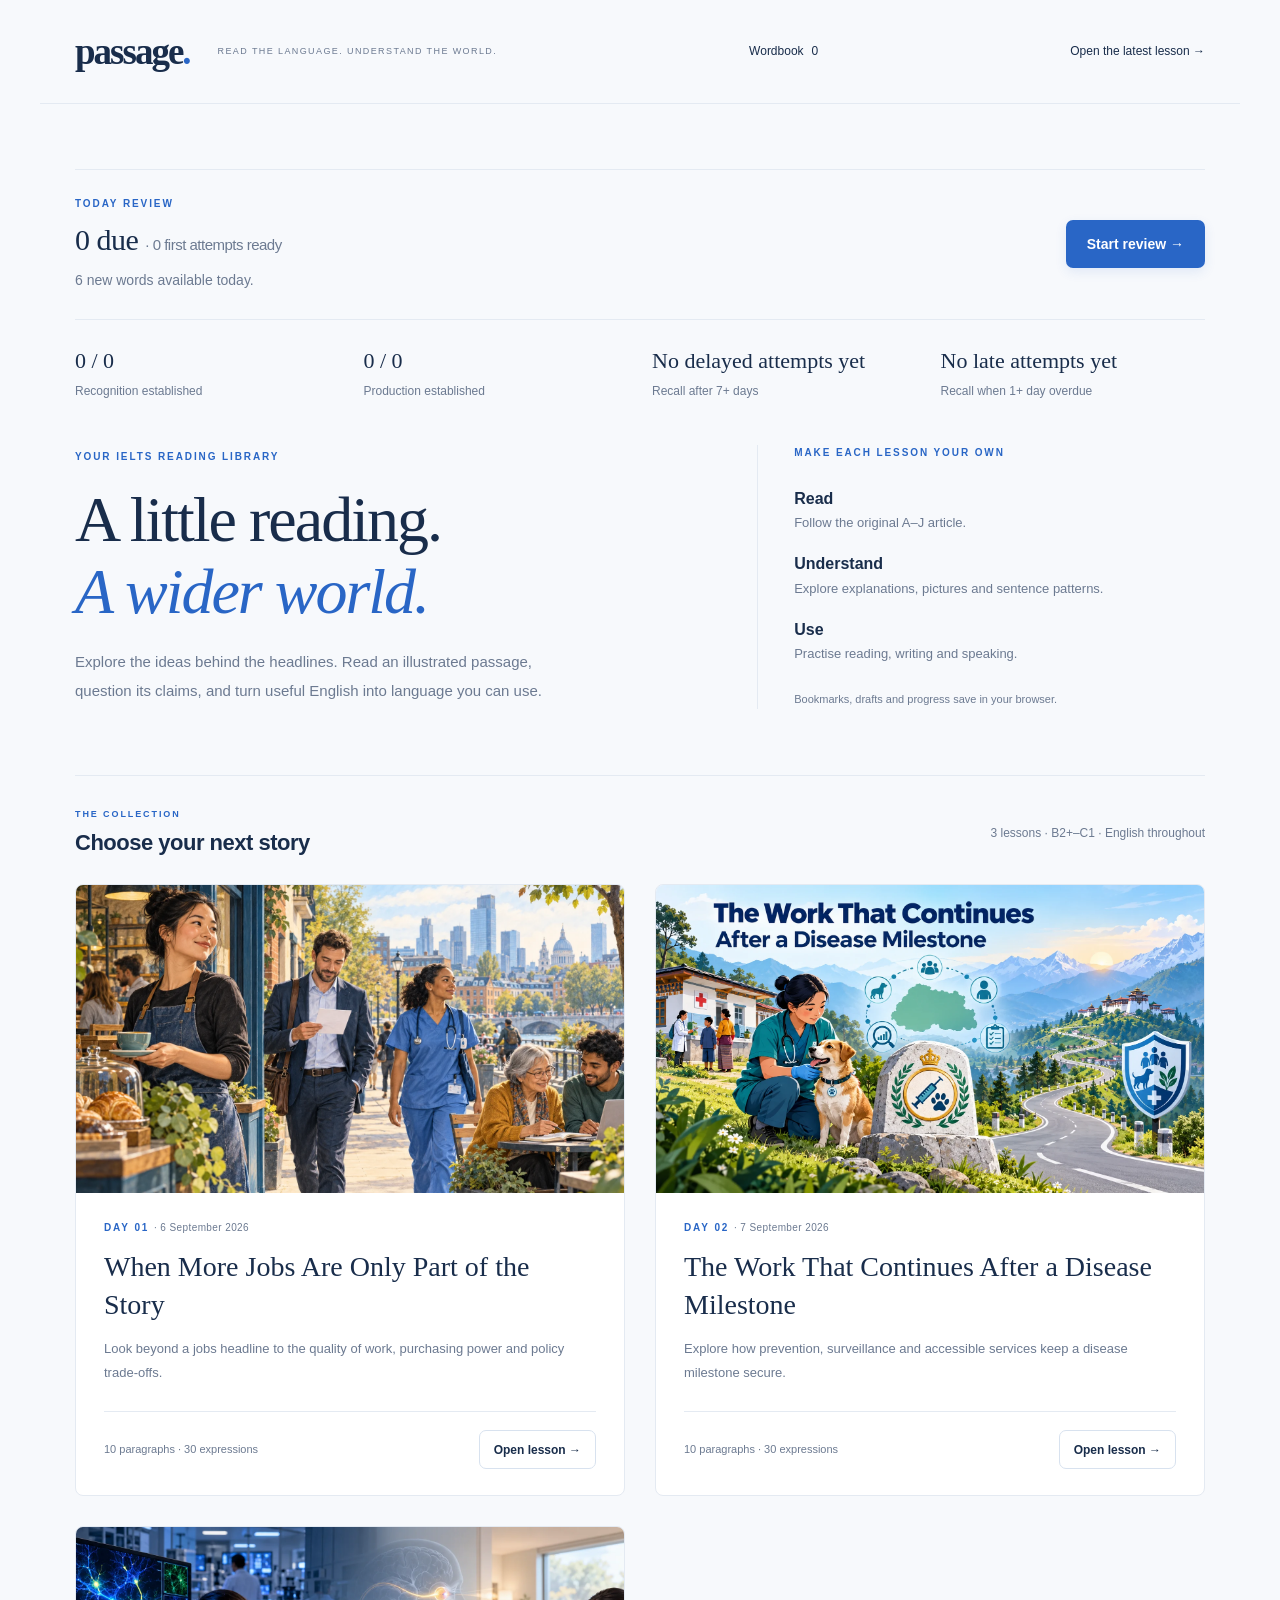
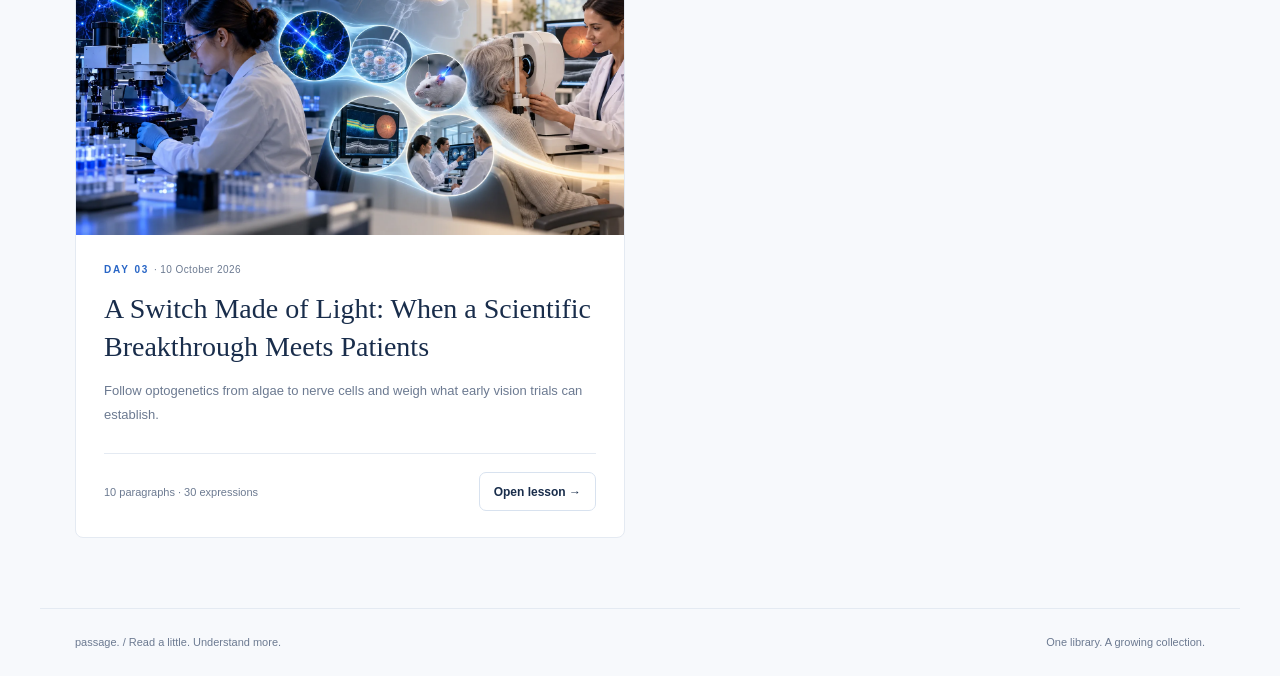
==== commit 80fd5303: "Add illustrated optogenetics lesson and variable practice format" ====
--- a/index.html
+++ b/index.html
@@ -19,10 +19,10 @@
 </head>
 <body class="catalog-page">
 <a class="skip-link" href="#library">Skip to lessons</a>
-<header class="catalog-header"><a class="catalog-brand" href="index.html">passage<span>.</span></a><span>READ THE LANGUAGE. UNDERSTAND THE WORLD.</span><a class="text-button" href="wordbook.html">Wordbook <span data-wb-count></span></a><a class="text-button" href="26.9.7/index.html">Open the latest lesson →</a></header>
+<header class="catalog-header"><a class="catalog-brand" href="index.html">passage<span>.</span></a><span>READ THE LANGUAGE. UNDERSTAND THE WORLD.</span><a class="text-button" href="wordbook.html">Wordbook <span data-wb-count></span></a><a class="text-button" href="26.10.10/index.html">Open the latest lesson →</a></header>
 <main id="library" class="catalog-main">
 <section id="learning-dashboard" aria-label="Vocabulary learning"></section>
 <section class="library-intro"><div><p class="eyebrow">YOUR IELTS READING LIBRARY</p><h1>A little reading.<br><em>A wider world.</em></h1><p class="library-description">Explore the ideas behind the headlines. Read an illustrated passage, question its claims, and turn useful English into language you can use.</p></div><aside class="library-route"><p class="eyebrow">MAKE EACH LESSON YOUR OWN</p><ol><li><span>Read</span>Follow the original A–J article.</li><li><span>Understand</span>Explore explanations, pictures and sentence patterns.</li><li><span>Use</span>Practise reading, writing and speaking.</li></ol><p>Bookmarks, drafts and progress save in your browser.</p></aside></section>
-<section aria-labelledby="lesson-list-title"><div class="section-heading library-heading"><div><p class="eyebrow">THE COLLECTION</p><h2 id="lesson-list-title">Choose your next story</h2></div><span class="subtle">2 lessons · B2+–C1 · English throughout</span></div><div class="library-grid"><article class="library-lesson"><a class="library-image" href="26.9.6/index.html" aria-label="Open When More Jobs Are Only Part of the Story"><img src="26.9.6/images/working-lives-hero.webp" alt="Working lives lesson illustration" width="1672" height="941" loading="lazy"></a><div class="library-lesson-body"><p class="eyebrow">DAY 01 <span>· 6 September 2026</span></p><h3><a href="26.9.6/index.html">When More Jobs Are Only Part of the Story</a></h3><p>Look beyond a jobs headline to the quality of work, purchasing power and policy trade-offs.</p><div class="library-lesson-bottom"><span>10 paragraphs · 30 expressions</span><a class="button secondary compact" href="26.9.6/index.html">Open lesson →</a></div></div></article><article class="library-lesson"><a class="library-image" href="26.9.7/index.html" aria-label="Open The Work That Continues After a Disease Milestone"><img src="26.9.7/images/reference-0.webp" alt="Public health lesson illustration" width="1672" height="941" fetchpriority="high"></a><div class="library-lesson-body"><p class="eyebrow">DAY 02 <span>· 7 September 2026</span></p><h3><a href="26.9.7/index.html">The Work That Continues After a Disease Milestone</a></h3><p>Explore how prevention, surveillance and accessible services keep a disease milestone secure.</p><div class="library-lesson-bottom"><span>10 paragraphs · 30 expressions</span><a class="button secondary compact" href="26.9.7/index.html">Open lesson →</a></div></div></article></div></section>
+<section aria-labelledby="lesson-list-title"><div class="section-heading library-heading"><div><p class="eyebrow">THE COLLECTION</p><h2 id="lesson-list-title">Choose your next story</h2></div><span class="subtle">3 lessons · B2+–C1 · English throughout</span></div><div class="library-grid"><article class="library-lesson"><a class="library-image" href="26.9.6/index.html" aria-label="Open When More Jobs Are Only Part of the Story"><img src="26.9.6/images/working-lives-hero.webp" alt="Working lives lesson illustration" width="1672" height="941" loading="lazy"></a><div class="library-lesson-body"><p class="eyebrow">DAY 01 <span>· 6 September 2026</span></p><h3><a href="26.9.6/index.html">When More Jobs Are Only Part of the Story</a></h3><p>Look beyond a jobs headline to the quality of work, purchasing power and policy trade-offs.</p><div class="library-lesson-bottom"><span>10 paragraphs · 30 expressions</span><a class="button secondary compact" href="26.9.6/index.html">Open lesson →</a></div></div></article><article class="library-lesson"><a class="library-image" href="26.9.7/index.html" aria-label="Open The Work That Continues After a Disease Milestone"><img src="26.9.7/images/reference-0.webp" alt="Public health lesson illustration" width="1672" height="941" loading="lazy"></a><div class="library-lesson-body"><p class="eyebrow">DAY 02 <span>· 7 September 2026</span></p><h3><a href="26.9.7/index.html">The Work That Continues After a Disease Milestone</a></h3><p>Explore how prevention, surveillance and accessible services keep a disease milestone secure.</p><div class="library-lesson-bottom"><span>10 paragraphs · 30 expressions</span><a class="button secondary compact" href="26.9.7/index.html">Open lesson →</a></div></div></article><article class="library-lesson"><a class="library-image" href="26.10.10/index.html" aria-label="Open A Switch Made of Light: When a Scientific Breakthrough Meets Patients"><img src="26.10.10/images/reference-0.webp" alt="A switch made of light lesson illustration" width="1672" height="941" fetchpriority="high"></a><div class="library-lesson-body"><p class="eyebrow">DAY 03 <span>· 10 October 2026</span></p><h3><a href="26.10.10/index.html">A Switch Made of Light: When a Scientific Breakthrough Meets Patients</a></h3><p>Follow optogenetics from algae to nerve cells and weigh what early vision trials can establish.</p><div class="library-lesson-bottom"><span>10 paragraphs · 30 expressions</span><a class="button secondary compact" href="26.10.10/index.html">Open lesson →</a></div></div></article></div></section>
 </main><footer class="catalog-footer"><span>passage. / Read a little. Understand more.</span><span>One library. A growing collection.</span></footer>
 </body></html>
--- a/assets/lesson.css
+++ b/assets/lesson.css
@@ -2658,39 +2658,6 @@
 
 .source-dialog .prose {
   font-size:13px
-}
-
-.flashcard {
-  text-align:center;
-  min-height:290px;
-  padding:20px 15px
-}
-
-.flashcard h2 {
-  font:38px var(--serif);
-  margin:25px 0
-}
-
-.flashcard p {
-  margin:13px 0;
-  font-size:14px
-}
-
-.flashcard strong {
-  font-size:15px;
-  color:var(--blue)
-}
-
-.flashcard .eyebrow {
-  font-size:10px
-}
-
-.flashcard-actions {
-  margin-top:30px
-}
-
-.flashcard .word-gloss {
-  font-size:16px
 }
 
 #toast {
@@ -4063,24 +4030,7 @@
   .source-dialog .prose {
     font-size:12px
   }
-  .flashcard {
-    padding:15px 4px
-  }
-  .flashcard h2 {
-    font-size:31px
-  }
-  .flashcard p {
-    font-size:13px
-  }
-  .flashcard .eyebrow {
-    font-size:9px
-  }
-  .flashcard .button {
-    font-size:12px
-  }
-  .flashcard-actions {
-    margin-top:27px
-  }
+
   #toast {
     font-size:11px;
     padding:11px 15px;
@@ -4147,7 +4097,6 @@
     font-size:40px
   }
 }
-
 
 /* Reusable lesson choices and concept activities. */
 .lesson-switcher {display:flex;flex-direction:column;gap:4px;margin:-12px 10px 19px;font-size:10px;color:var(--slate);}
@@ -4176,14 +4125,6 @@
 .coverage-summary {display:flex;justify-content:space-between;gap:20px;align-items:center;margin:24px 0 15px;padding-top:15px;border-top:1px solid var(--line);font-size:12px;}
 .coverage-summary strong {font-size:24px;color:var(--blue);margin-left:10px;}
 .coverage-summary>span:last-child {color:var(--slate);max-width:55%;}
-.recall-list {display:grid;grid-template-columns:repeat(2,minmax(0,1fr));gap:22px;}
-.recall-card {padding:24px;background:var(--paper);border:1px solid var(--line);border-radius:7px;}
-.recall-card>label {display:flex;gap:12px;font-size:14px;align-items:flex-start;min-height:90px;}
-.recall-card .question-number {flex-shrink:0;min-width:32px;font-size:12px;}
-.recall-card textarea {width:100%;background:var(--cloud);border:1px solid var(--line);border-radius:5px;padding:12px;min-height:86px;margin:17px 0;}
-.recall-card summary {font-size:12px;color:var(--blue);cursor:pointer;}
-.recall-card details p {margin:14px 0;font-size:13px;}
-.recall-card button[aria-pressed=true] {background:var(--blue-soft);color:var(--blue);}
 .summary-context {padding:18px 22px;background:var(--blue-soft);font-family:var(--serif);font-size:16px;margin-bottom:20px;line-height:1.9;}
 @media(min-width:1100px) and (max-height:950px) {
   .sidebar {padding-top:24px;}
@@ -4192,7 +4133,7 @@
   .nav-link {min-height:47px;padding-top:7px;padding-bottom:7px;}
   .sidebar-foot {padding-top:18px;}
 }
-@media(max-width:760px) {.recall-list,.coverage-lab,.concept-comparison {grid-template-columns:1fr;}}
+@media(max-width:760px) {.coverage-lab,.concept-comparison {grid-template-columns:1fr;}}
 
 @media(max-width:760px) {
   .hero-description,
--- a/assets/wordbook.css
+++ b/assets/wordbook.css
@@ -20,9 +20,6 @@
 .review-page.review-active #learning-dashboard,.review-page.review-active .wb-heading {display:none;}
 .review-page.review-active .catalog-main {padding-top:30px;}
 .review-toolbar {display:flex;justify-content:space-between;align-items:center;flex-wrap:wrap;gap:18px;margin-bottom:24px;}
-.review-queue {list-style:none;padding:0;margin:0;}
-.review-queue li {display:flex;justify-content:space-between;gap:20px;padding:17px 0;border-bottom:1px solid var(--line);font-size:15px;}
-.review-queue li span {font-size:13px;color:var(--slate);}
 .review-card {max-width:800px;background:var(--paper);border:1px solid var(--line);padding:32px;margin:0 auto;}
 .review-card-top {display:flex;justify-content:space-between;align-items:center;gap:20px;}
 .review-card h2 {font:500 34px/1.35 var(--serif);margin:24px 0;overflow-wrap:anywhere;}
@@ -63,7 +60,7 @@
   .review-ratings {grid-template-columns:repeat(2,minmax(0,1fr));}
   .review-ratings span {font-size:12px;}
   .review-card-top {align-items:flex-start;}
-  .review-queue li {flex-direction:column;gap:6px;}
+
   .learning-choice {align-items:flex-start;flex-direction:column;}
 }
 .wb-heading {display:flex;align-items:center;justify-content:space-between;gap:36px;margin-bottom:36px;}
@@ -126,10 +123,6 @@
 .wb-senses span {font-size:13px;line-height:1.8;}
 .wb-editor-contexts {border-top:1px solid var(--line);padding-top:25px;margin-top:24px;}
 .wb-editor-contexts>.eyebrow {margin-bottom:18px;}
-.wb-recall h2 {font:500 39px var(--serif);margin:23px 0;}
-.wb-recall>p:not(.eyebrow) {color:var(--slate);font-size:13px;margin-bottom:23px;}
-.wb-recall-answer {border-top:1px solid var(--line);padding-top:20px;margin:25px 0;}
-.wb-recall-answer>.wb-context {background:var(--cloud);padding:18px;margin-top:20px;}
 #wb-toast {position:fixed;bottom:26px;left:50%;transform:translate(-50%,15px);opacity:0;visibility:hidden;z-index:3000;background:var(--ink);color:white;padding:13px 20px;border-radius:7px;max-width:calc(100vw - 40px);box-shadow:0 8px 35px #192d4b24;display:flex;align-items:center;gap:22px;font-size:12px;}
 #wb-toast.visible {opacity:1;visibility:visible;transform:translate(-50%,0);}
 #wb-toast button {font-size:12px;white-space:nowrap;color:#b9d5ff;}
@@ -190,3 +183,5 @@
  .wb-form-actions {flex-wrap:wrap;}
  .wb-field input,.wb-field textarea {font-size:16px;}
 }
+
+.review-queue-summary {font-size:16px;line-height:1.7;margin:24px 0;}
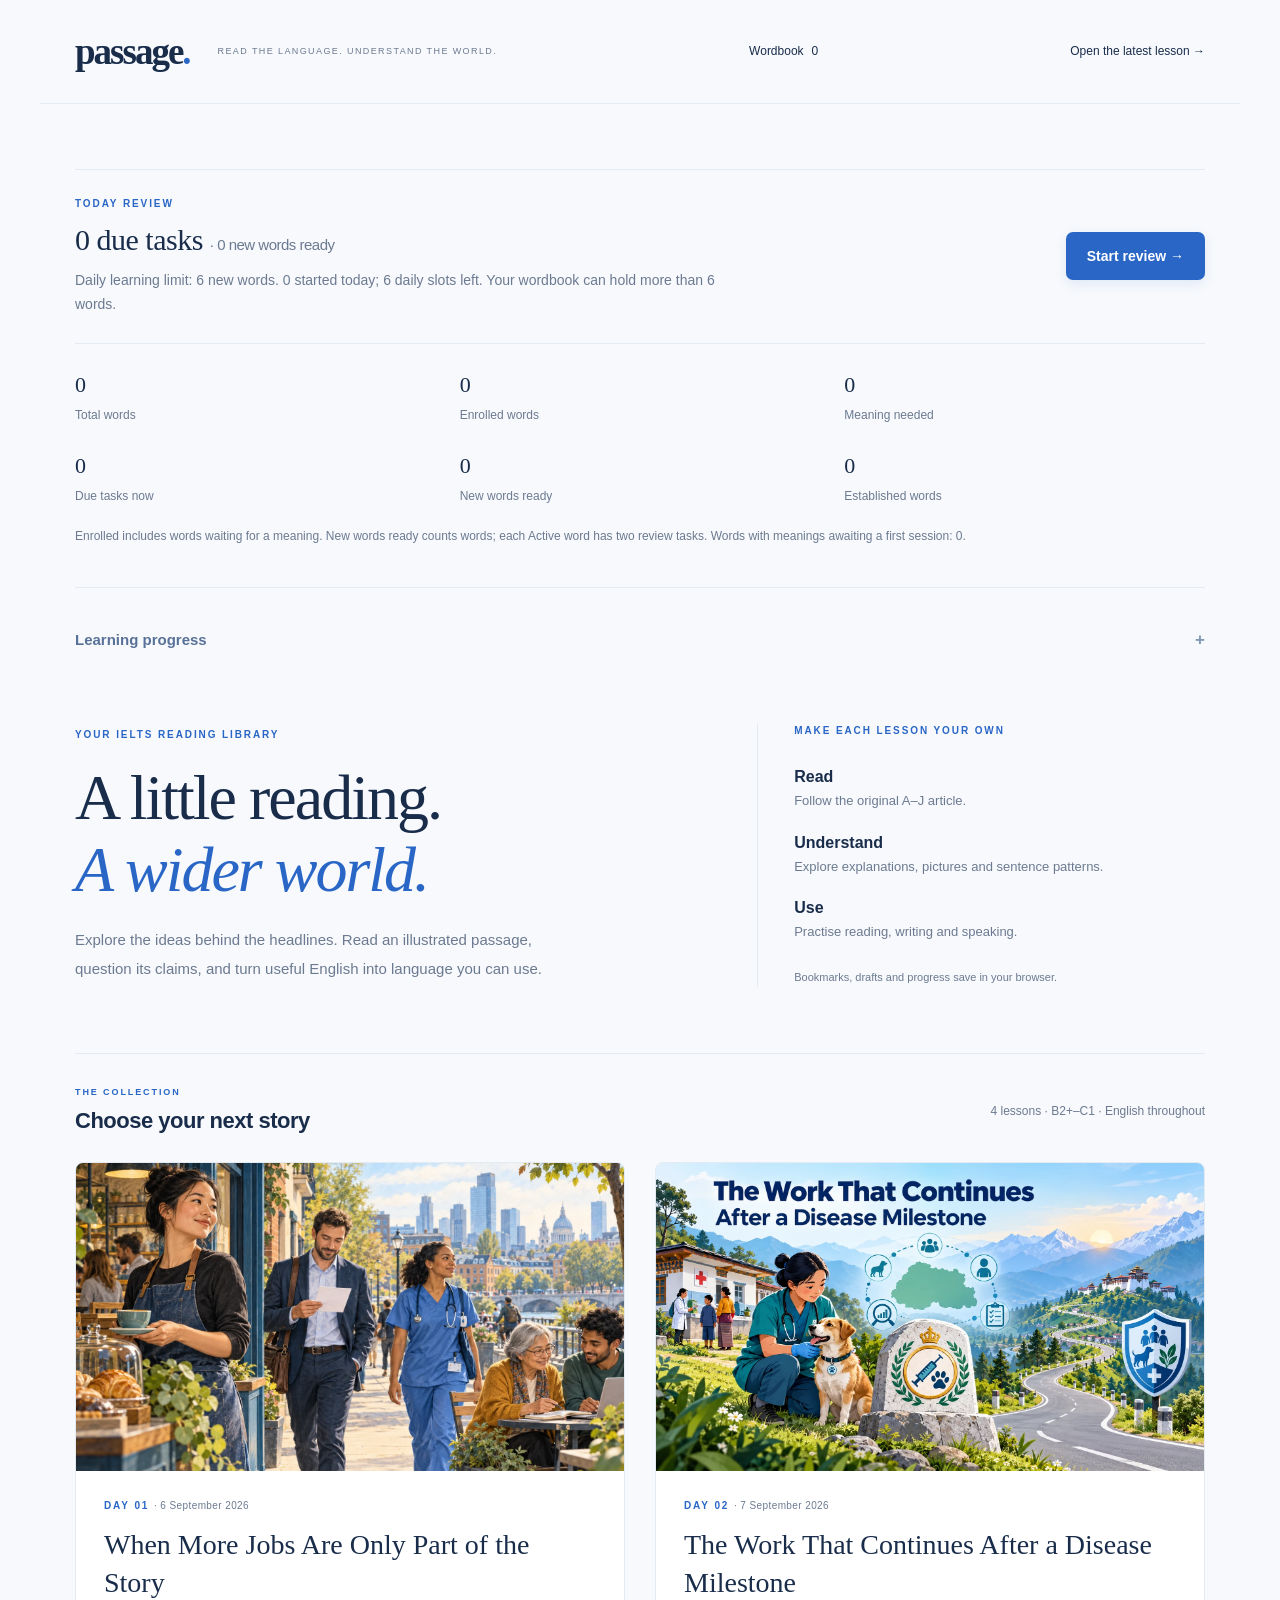
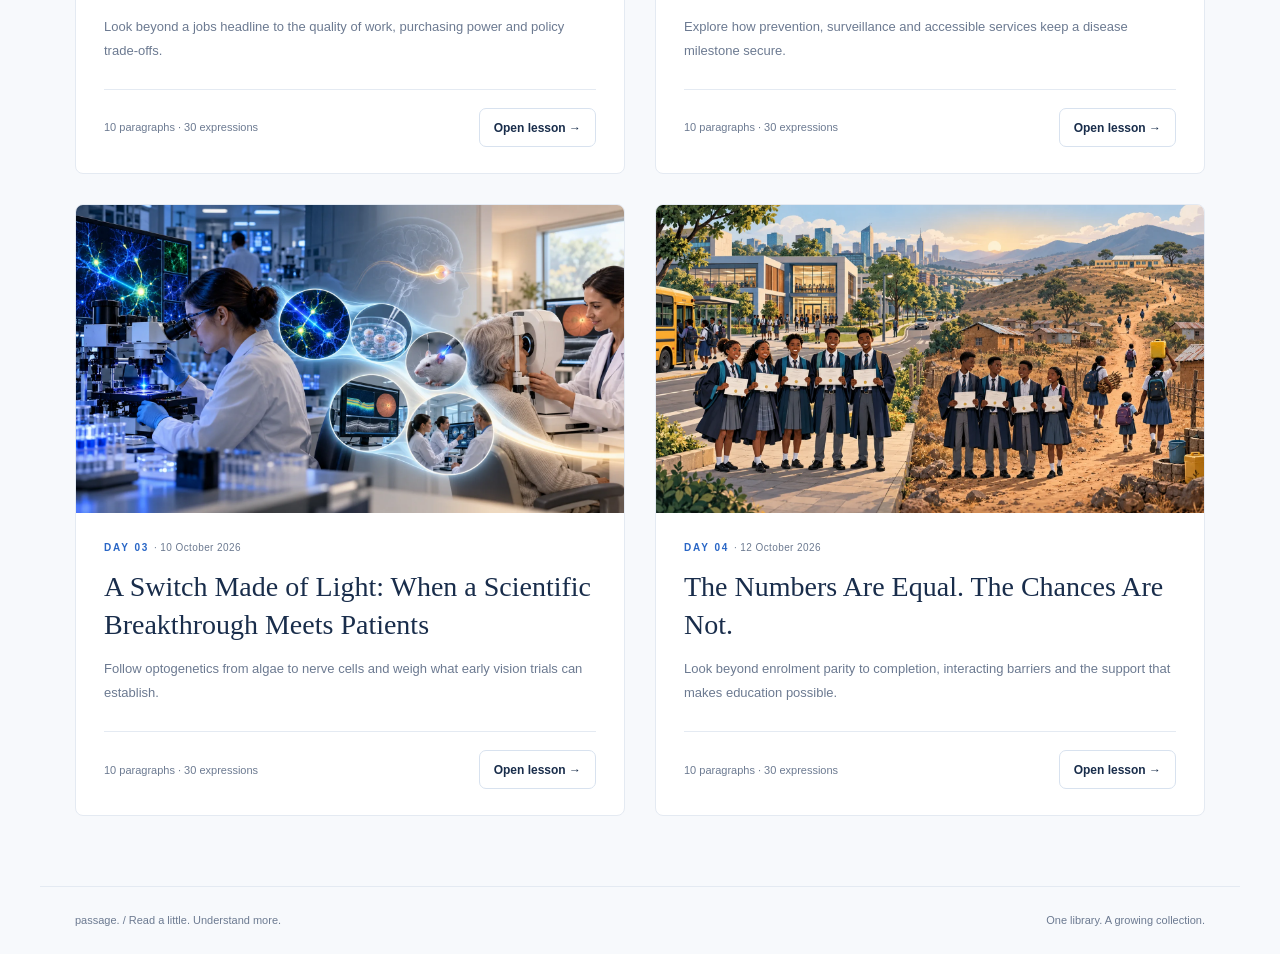
==== commit fcfa644d: "Add equal educational opportunity reading lesson" ====
--- a/index.html
+++ b/index.html
@@ -14,15 +14,17 @@
 <script defer src="assets/course-vocabulary.js"></script>
 <script defer src="assets/vocabulary-learning.js"></script>
 <script defer src="assets/wordbook-store.js"></script>
+<script defer src="assets/markdown-it.min.js"></script>
+<script defer src="assets/wordbook-markdown.js"></script>
 <script defer src="assets/vocabulary-learning-ui.js"></script>
 <script defer src="assets/wordbook.js"></script>
 </head>
 <body class="catalog-page">
 <a class="skip-link" href="#library">Skip to lessons</a>
-<header class="catalog-header"><a class="catalog-brand" href="index.html">passage<span>.</span></a><span>READ THE LANGUAGE. UNDERSTAND THE WORLD.</span><a class="text-button" href="wordbook.html">Wordbook <span data-wb-count></span></a><a class="text-button" href="26.10.10/index.html">Open the latest lesson →</a></header>
+<header class="catalog-header"><a class="catalog-brand" href="index.html">passage<span>.</span></a><span>READ THE LANGUAGE. UNDERSTAND THE WORLD.</span><a class="text-button" href="wordbook.html">Wordbook <span data-wb-count></span></a><a class="text-button" href="26.10.12/index.html">Open the latest lesson →</a></header>
 <main id="library" class="catalog-main">
 <section id="learning-dashboard" aria-label="Vocabulary learning"></section>
 <section class="library-intro"><div><p class="eyebrow">YOUR IELTS READING LIBRARY</p><h1>A little reading.<br><em>A wider world.</em></h1><p class="library-description">Explore the ideas behind the headlines. Read an illustrated passage, question its claims, and turn useful English into language you can use.</p></div><aside class="library-route"><p class="eyebrow">MAKE EACH LESSON YOUR OWN</p><ol><li><span>Read</span>Follow the original A–J article.</li><li><span>Understand</span>Explore explanations, pictures and sentence patterns.</li><li><span>Use</span>Practise reading, writing and speaking.</li></ol><p>Bookmarks, drafts and progress save in your browser.</p></aside></section>
-<section aria-labelledby="lesson-list-title"><div class="section-heading library-heading"><div><p class="eyebrow">THE COLLECTION</p><h2 id="lesson-list-title">Choose your next story</h2></div><span class="subtle">3 lessons · B2+–C1 · English throughout</span></div><div class="library-grid"><article class="library-lesson"><a class="library-image" href="26.9.6/index.html" aria-label="Open When More Jobs Are Only Part of the Story"><img src="26.9.6/images/working-lives-hero.webp" alt="Working lives lesson illustration" width="1672" height="941" loading="lazy"></a><div class="library-lesson-body"><p class="eyebrow">DAY 01 <span>· 6 September 2026</span></p><h3><a href="26.9.6/index.html">When More Jobs Are Only Part of the Story</a></h3><p>Look beyond a jobs headline to the quality of work, purchasing power and policy trade-offs.</p><div class="library-lesson-bottom"><span>10 paragraphs · 30 expressions</span><a class="button secondary compact" href="26.9.6/index.html">Open lesson →</a></div></div></article><article class="library-lesson"><a class="library-image" href="26.9.7/index.html" aria-label="Open The Work That Continues After a Disease Milestone"><img src="26.9.7/images/reference-0.webp" alt="Public health lesson illustration" width="1672" height="941" loading="lazy"></a><div class="library-lesson-body"><p class="eyebrow">DAY 02 <span>· 7 September 2026</span></p><h3><a href="26.9.7/index.html">The Work That Continues After a Disease Milestone</a></h3><p>Explore how prevention, surveillance and accessible services keep a disease milestone secure.</p><div class="library-lesson-bottom"><span>10 paragraphs · 30 expressions</span><a class="button secondary compact" href="26.9.7/index.html">Open lesson →</a></div></div></article><article class="library-lesson"><a class="library-image" href="26.10.10/index.html" aria-label="Open A Switch Made of Light: When a Scientific Breakthrough Meets Patients"><img src="26.10.10/images/reference-0.webp" alt="A switch made of light lesson illustration" width="1672" height="941" fetchpriority="high"></a><div class="library-lesson-body"><p class="eyebrow">DAY 03 <span>· 10 October 2026</span></p><h3><a href="26.10.10/index.html">A Switch Made of Light: When a Scientific Breakthrough Meets Patients</a></h3><p>Follow optogenetics from algae to nerve cells and weigh what early vision trials can establish.</p><div class="library-lesson-bottom"><span>10 paragraphs · 30 expressions</span><a class="button secondary compact" href="26.10.10/index.html">Open lesson →</a></div></div></article></div></section>
+<section aria-labelledby="lesson-list-title"><div class="section-heading library-heading"><div><p class="eyebrow">THE COLLECTION</p><h2 id="lesson-list-title">Choose your next story</h2></div><span class="subtle">4 lessons · B2+–C1 · English throughout</span></div><div class="library-grid"><article class="library-lesson"><a class="library-image" href="26.9.6/index.html" aria-label="Open When More Jobs Are Only Part of the Story"><img src="26.9.6/images/working-lives-hero.webp" alt="Working lives lesson illustration" width="1672" height="941" loading="lazy"></a><div class="library-lesson-body"><p class="eyebrow">DAY 01 <span>· 6 September 2026</span></p><h3><a href="26.9.6/index.html">When More Jobs Are Only Part of the Story</a></h3><p>Look beyond a jobs headline to the quality of work, purchasing power and policy trade-offs.</p><div class="library-lesson-bottom"><span>10 paragraphs · 30 expressions</span><a class="button secondary compact" href="26.9.6/index.html">Open lesson →</a></div></div></article><article class="library-lesson"><a class="library-image" href="26.9.7/index.html" aria-label="Open The Work That Continues After a Disease Milestone"><img src="26.9.7/images/reference-0.webp" alt="Public health lesson illustration" width="1672" height="941" loading="lazy"></a><div class="library-lesson-body"><p class="eyebrow">DAY 02 <span>· 7 September 2026</span></p><h3><a href="26.9.7/index.html">The Work That Continues After a Disease Milestone</a></h3><p>Explore how prevention, surveillance and accessible services keep a disease milestone secure.</p><div class="library-lesson-bottom"><span>10 paragraphs · 30 expressions</span><a class="button secondary compact" href="26.9.7/index.html">Open lesson →</a></div></div></article><article class="library-lesson"><a class="library-image" href="26.10.10/index.html" aria-label="Open A Switch Made of Light: When a Scientific Breakthrough Meets Patients"><img src="26.10.10/images/reference-0.webp" alt="A switch made of light lesson illustration" width="1672" height="941" loading="lazy"></a><div class="library-lesson-body"><p class="eyebrow">DAY 03 <span>· 10 October 2026</span></p><h3><a href="26.10.10/index.html">A Switch Made of Light: When a Scientific Breakthrough Meets Patients</a></h3><p>Follow optogenetics from algae to nerve cells and weigh what early vision trials can establish.</p><div class="library-lesson-bottom"><span>10 paragraphs · 30 expressions</span><a class="button secondary compact" href="26.10.10/index.html">Open lesson →</a></div></div></article><article class="library-lesson"><a class="library-image" href="26.10.12/index.html" aria-label="Open The Numbers Are Equal. The Chances Are Not."><img src="26.10.12/images/reference-0.webp" alt="Equal numbers, unequal chances lesson illustration" width="1672" height="941" fetchpriority="high"></a><div class="library-lesson-body"><p class="eyebrow">DAY 04 <span>· 12 October 2026</span></p><h3><a href="26.10.12/index.html">The Numbers Are Equal. The Chances Are Not.</a></h3><p>Look beyond enrolment parity to completion, interacting barriers and the support that makes education possible.</p><div class="library-lesson-bottom"><span>10 paragraphs · 30 expressions</span><a class="button secondary compact" href="26.10.12/index.html">Open lesson →</a></div></div></article></div></section>
 </main><footer class="catalog-footer"><span>passage. / Read a little. Understand more.</span><span>One library. A growing collection.</span></footer>
 </body></html>
--- a/assets/wordbook.css
+++ b/assets/wordbook.css
@@ -7,6 +7,12 @@
 .learning-metrics {display:grid;grid-template-columns:repeat(4,minmax(0,1fr));gap:24px;padding:24px 0 12px;}
 .learning-metrics strong {display:block;font:500 22px/1.5 var(--serif);}
 .learning-metrics span {display:block;color:var(--slate);font-size:12px;margin-top:4px;}
+.learning-counts {grid-template-columns:repeat(3,minmax(0,1fr));}
+.learning-progress {margin-top:12px;padding:16px 0;}
+.review-reasons {text-align:left;max-width:650px;margin:20px auto;padding-left:22px;font-size:14px;line-height:1.8;}
+.review-reasons li+li {margin-top:14px;}
+.review-reasons a {color:var(--blue);text-decoration:underline;text-underline-offset:3px;}
+.review-toolbar button:disabled {opacity:.55;box-shadow:none;}
 .learning-hint {font-size:12px;line-height:1.7;color:var(--slate);margin:8px 0;}
 .learning-controls {padding:15px 0;margin:12px 0;border-top:1px solid var(--line);}
 .learning-choice,.review-toolbar label {display:flex;align-items:center;flex-wrap:wrap;gap:10px;font-size:13px;font-weight:600;}
@@ -111,6 +117,30 @@
 .wb-field {display:block;font-size:12px;font-weight:600;margin-bottom:17px;}
 .wb-field input,.wb-field textarea {display:block;width:100%;font-size:14px;font-weight:400;margin-top:7px;border:1px solid var(--line);border-radius:5px;padding:12px;background:var(--paper);}
 .wb-edit-hint {font-size:11px;margin:-7px 0 20px;}
+.wb-field-header {display:flex;align-items:center;justify-content:space-between;gap:16px;}
+.wb-field-header .text-button {font-size:12px;min-height:44px;padding:8px;}
+.wb-markdown-field [hidden] {display:none;}
+.wb-preview {min-height:100px;border:1px solid var(--line);border-radius:5px;padding:12px;background:var(--paper);margin-top:7px;font-size:14px;font-weight:400;}
+.wb-markdown {white-space:normal;overflow-wrap:anywhere;}
+.wb-markdown p {margin:0 0 .65em;}
+.wb-markdown :is(h1,h2,h3,h4,h5,h6) {font-family:inherit;line-height:1.4;font-weight:600;letter-spacing:normal;margin:1em 0 .5em;}
+.wb-markdown h1 {font-size:1.4em;}
+.wb-markdown h2 {font-size:1.25em;}
+.wb-markdown h3 {font-size:1.1em;}
+.wb-markdown :is(h4,h5,h6) {font-size:1em;}
+.wb-markdown>:first-child {margin-top:0;}
+.wb-markdown hr {border:0;border-top:1px solid var(--line);margin:1em 0;}
+.wb-markdown table {width:100%;table-layout:fixed;border-collapse:collapse;margin:.75em 0;font:inherit;}
+.wb-markdown th,.wb-markdown td {border:1px solid var(--line);padding:.5em .65em;vertical-align:top;}
+.wb-markdown th {font-weight:600;background:var(--cloud);}
+.wb-markdown>:last-child {margin-bottom:0;}
+.wb-markdown ul,.wb-markdown ol {padding-left:1.5em;margin:.65em 0;list-style-position:outside;}
+.wb-markdown ul {list-style-type:disc;}
+.wb-markdown ol {list-style-type:decimal;}
+.wb-markdown li+li {margin-top:.3em;}
+.wb-markdown blockquote {border-left:3px solid var(--blue);padding-left:12px;margin:.65em 0;color:var(--slate);font:inherit;}
+.wb-markdown code {font-size:.9em;background:var(--cloud);padding:2px 4px;border-radius:3px;white-space:pre-wrap;}
+.wb-markdown a {color:var(--blue);text-decoration:underline;text-underline-offset:2px;}
 .wb-form-actions {display:flex;align-items:center;gap:17px;margin-top:22px;}
 #wb-form-error {color:#9a413a;font-size:12px;margin-top:10px;}
 .wb-dictionary {border-top:1px solid var(--line);margin-top:28px;padding-top:20px;}
@@ -138,6 +168,7 @@
 .wb-sentence-text {font:400 23px/1.8 var(--serif);white-space:pre-wrap;overflow-wrap:anywhere;margin:14px 0;}
 .wb-sentence-note {margin:23px 0 0;}
 .wb-sentence-note>.eyebrow {font-size:9px;margin-bottom:8px;}
+.wb-sentence-note>.wb-markdown {font-size:14px;line-height:1.85;}
 .wb-sentence-note>p:not(.eyebrow) {font-size:14px;line-height:1.85;white-space:pre-wrap;}
 .wb-sentence-hint {font-size:12px;margin-top:18px;}
 .wb-sentence-source {padding:20px 0;border-bottom:1px solid var(--line);}
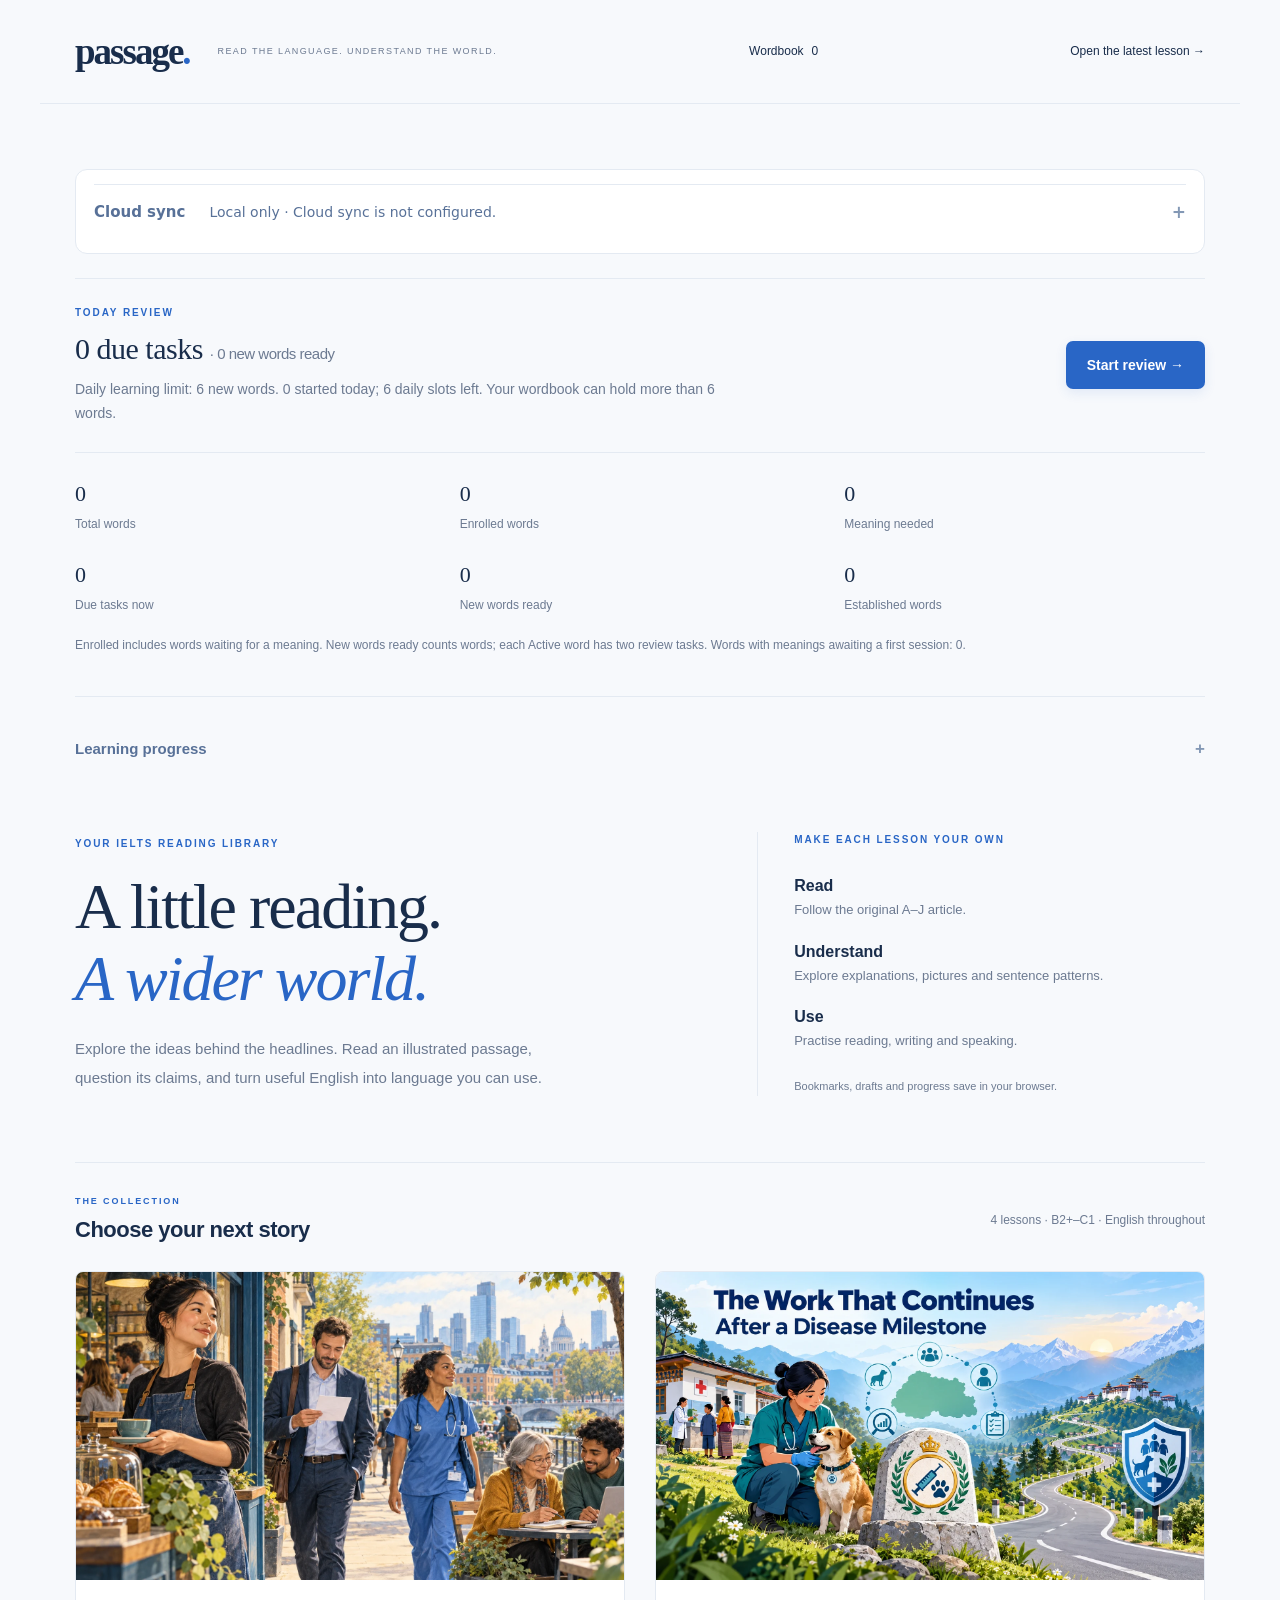
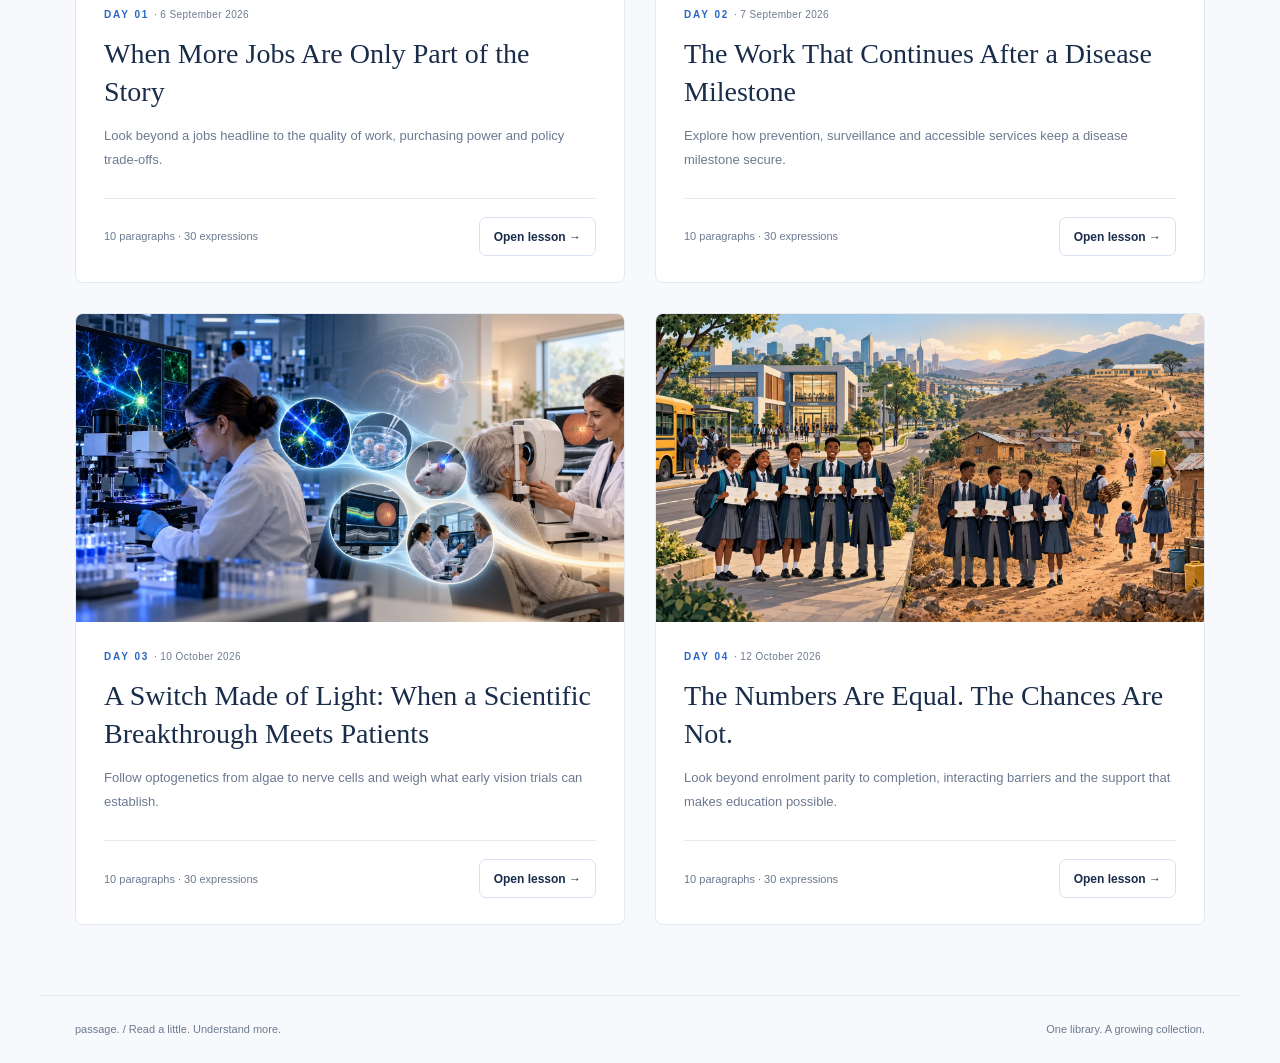
==== commit 105406f5: "Add single-account Supabase cloud sync with safe first migration" ====
--- a/index.html
+++ b/index.html
@@ -18,6 +18,10 @@
 <script defer src="assets/wordbook-markdown.js"></script>
 <script defer src="assets/vocabulary-learning-ui.js"></script>
 <script defer src="assets/wordbook.js"></script>
+<link rel="stylesheet" href="assets/cloud-sync.css">
+<script defer src="assets/sync-config.js"></script>
+<script defer src="assets/cloud-sync-core.js"></script>
+<script defer src="assets/cloud-sync.js"></script>
 </head>
 <body class="catalog-page">
 <a class="skip-link" href="#library">Skip to lessons</a>
--- a/assets/cloud-sync.css
+++ b/assets/cloud-sync.css
@@ -0,0 +1,25 @@
+.passage-sync { margin: 0 0 24px; padding: 14px 18px; border: 1px solid var(--line, #cbd5e1); border-radius: 12px; background: var(--paper, #fff); color: var(--ink, #172b42); font: 15px/1.6 system-ui, sans-serif; }
+.passage-sync summary { cursor: pointer; font-weight: 650; overflow-wrap: anywhere; }
+#sync-status { margin-left: 12px; font-size: 14px; font-weight: 400; }
+.sync-content { padding-top: 12px; }
+.sync-content p { margin: 8px 0 16px; }
+#sync-login { display: flex; align-items: end; gap: 12px; flex-wrap: wrap; }
+#sync-login label { display: grid; gap: 4px; flex: 1 1 180px; }
+#sync-login input { width: 100%; min-width: 0; min-height: 44px; padding: 8px; border: 1px solid #8391a2; border-radius: 6px; font: inherit; }
+.passage-sync button, .passage-sync summary, .sync-migration input { min-height: 44px; }
+.sync-migration { display: grid; gap: 8px; margin-top: 20px; overflow-wrap: anywhere; }
+.sync-migration input { max-width: 100%; }
+#sync-error { color: #a22121; }
+#sync-conflicts fieldset { min-width: 0; margin: 16px 0; border: 1px solid #8391a2; border-radius: 8px; }
+#sync-conflicts label { display: flex; gap: 8px; align-items: center; min-height: 44px; }
+#sync-conflicts pre { white-space: pre-wrap; overflow-wrap: anywhere; max-height: 240px; overflow: auto; background: #f1f5f9; padding: 12px; font-size: 13px; }
+.passage-sync :focus-visible { outline: 3px solid #2966c6; outline-offset: 3px; }
+@media (max-width: 600px) { #sync-status { display: block; margin: 8px 0 0; } .passage-sync { padding: 12px; } #sync-login button { width: 100%; } }
+.workspace > .passage-sync { margin: 20px clamp(16px, 4vw, 64px) 0; }
+.passage-sync [hidden] { display: none !important; }
+.passage-sync summary { display: grid; grid-template-columns: auto minmax(0, 1fr) auto; gap: 12px; font-size: 15px; }
+@media (max-width: 600px) {
+  .passage-sync summary { grid-template-columns: minmax(0, 1fr) auto; }
+  .passage-sync summary::after { grid-column: 2; grid-row: 1; }
+  #sync-status { grid-column: 1 / -1; grid-row: 2; margin: 0; }
+}
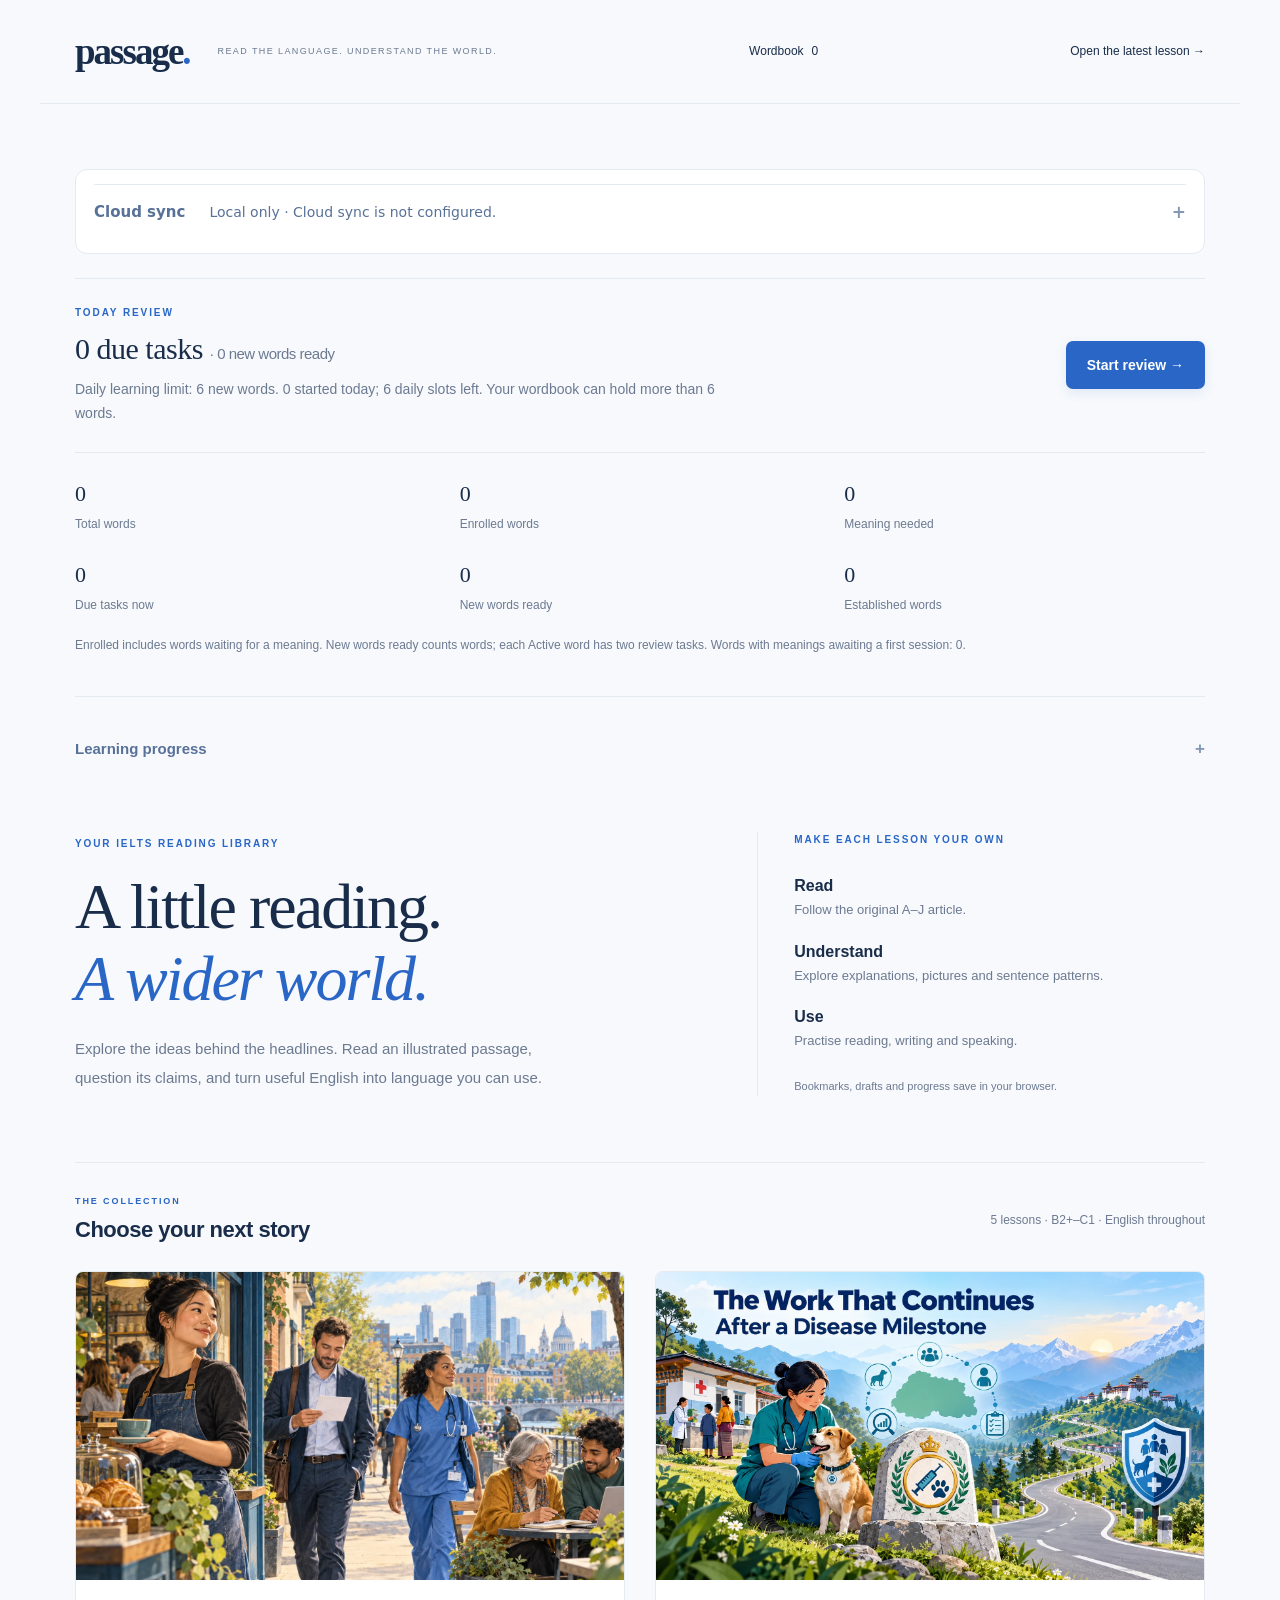
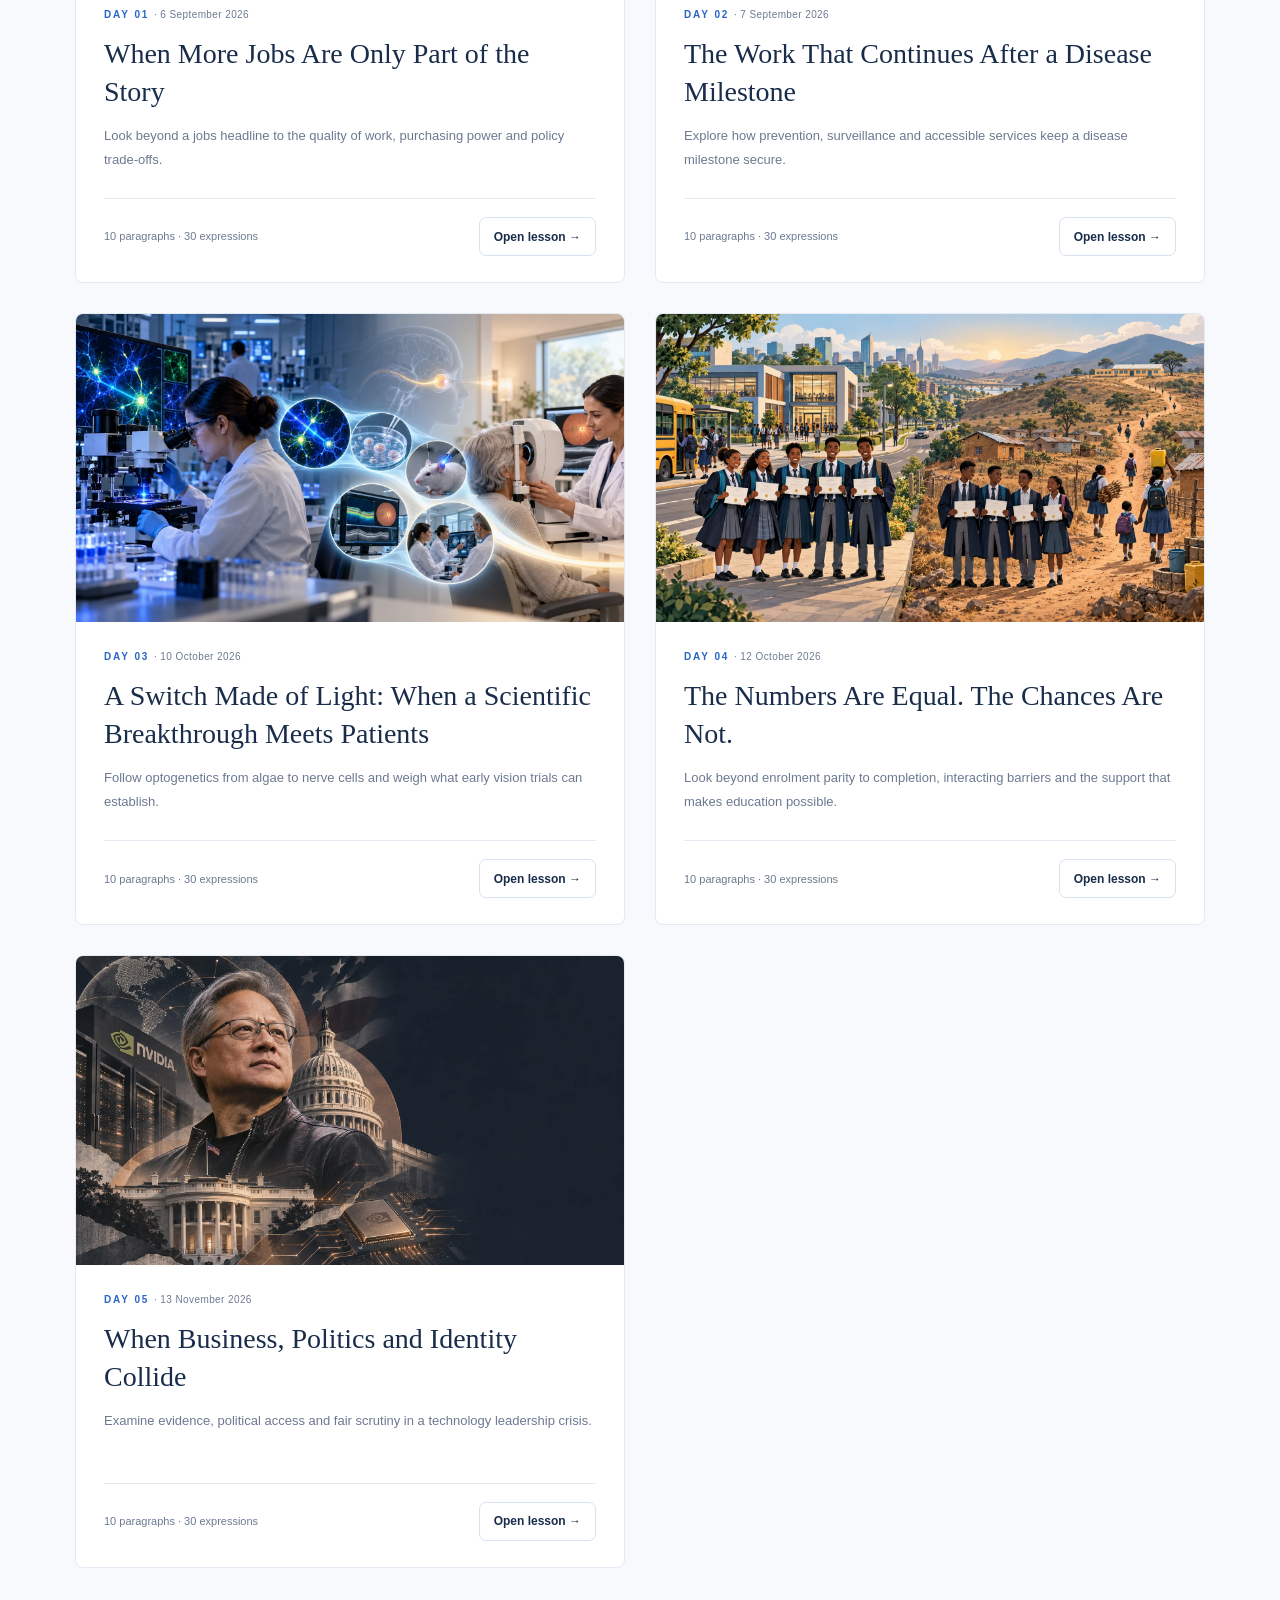
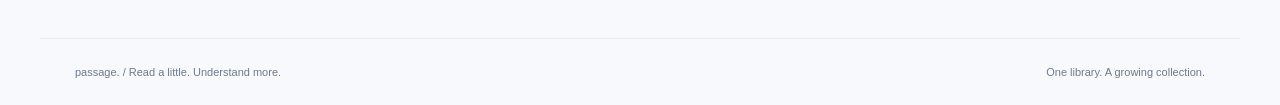
==== commit 94f44a29: "Add November 13 reading lesson" ====
--- a/index.html
+++ b/index.html
@@ -25,10 +25,10 @@
 </head>
 <body class="catalog-page">
 <a class="skip-link" href="#library">Skip to lessons</a>
-<header class="catalog-header"><a class="catalog-brand" href="index.html">passage<span>.</span></a><span>READ THE LANGUAGE. UNDERSTAND THE WORLD.</span><a class="text-button" href="wordbook.html">Wordbook <span data-wb-count></span></a><a class="text-button" href="26.10.12/index.html">Open the latest lesson →</a></header>
+<header class="catalog-header"><a class="catalog-brand" href="index.html">passage<span>.</span></a><span>READ THE LANGUAGE. UNDERSTAND THE WORLD.</span><a class="text-button" href="wordbook.html">Wordbook <span data-wb-count></span></a><a class="text-button" href="26.11.13/index.html">Open the latest lesson →</a></header>
 <main id="library" class="catalog-main">
 <section id="learning-dashboard" aria-label="Vocabulary learning"></section>
 <section class="library-intro"><div><p class="eyebrow">YOUR IELTS READING LIBRARY</p><h1>A little reading.<br><em>A wider world.</em></h1><p class="library-description">Explore the ideas behind the headlines. Read an illustrated passage, question its claims, and turn useful English into language you can use.</p></div><aside class="library-route"><p class="eyebrow">MAKE EACH LESSON YOUR OWN</p><ol><li><span>Read</span>Follow the original A–J article.</li><li><span>Understand</span>Explore explanations, pictures and sentence patterns.</li><li><span>Use</span>Practise reading, writing and speaking.</li></ol><p>Bookmarks, drafts and progress save in your browser.</p></aside></section>
-<section aria-labelledby="lesson-list-title"><div class="section-heading library-heading"><div><p class="eyebrow">THE COLLECTION</p><h2 id="lesson-list-title">Choose your next story</h2></div><span class="subtle">4 lessons · B2+–C1 · English throughout</span></div><div class="library-grid"><article class="library-lesson"><a class="library-image" href="26.9.6/index.html" aria-label="Open When More Jobs Are Only Part of the Story"><img src="26.9.6/images/working-lives-hero.webp" alt="Working lives lesson illustration" width="1672" height="941" loading="lazy"></a><div class="library-lesson-body"><p class="eyebrow">DAY 01 <span>· 6 September 2026</span></p><h3><a href="26.9.6/index.html">When More Jobs Are Only Part of the Story</a></h3><p>Look beyond a jobs headline to the quality of work, purchasing power and policy trade-offs.</p><div class="library-lesson-bottom"><span>10 paragraphs · 30 expressions</span><a class="button secondary compact" href="26.9.6/index.html">Open lesson →</a></div></div></article><article class="library-lesson"><a class="library-image" href="26.9.7/index.html" aria-label="Open The Work That Continues After a Disease Milestone"><img src="26.9.7/images/reference-0.webp" alt="Public health lesson illustration" width="1672" height="941" loading="lazy"></a><div class="library-lesson-body"><p class="eyebrow">DAY 02 <span>· 7 September 2026</span></p><h3><a href="26.9.7/index.html">The Work That Continues After a Disease Milestone</a></h3><p>Explore how prevention, surveillance and accessible services keep a disease milestone secure.</p><div class="library-lesson-bottom"><span>10 paragraphs · 30 expressions</span><a class="button secondary compact" href="26.9.7/index.html">Open lesson →</a></div></div></article><article class="library-lesson"><a class="library-image" href="26.10.10/index.html" aria-label="Open A Switch Made of Light: When a Scientific Breakthrough Meets Patients"><img src="26.10.10/images/reference-0.webp" alt="A switch made of light lesson illustration" width="1672" height="941" loading="lazy"></a><div class="library-lesson-body"><p class="eyebrow">DAY 03 <span>· 10 October 2026</span></p><h3><a href="26.10.10/index.html">A Switch Made of Light: When a Scientific Breakthrough Meets Patients</a></h3><p>Follow optogenetics from algae to nerve cells and weigh what early vision trials can establish.</p><div class="library-lesson-bottom"><span>10 paragraphs · 30 expressions</span><a class="button secondary compact" href="26.10.10/index.html">Open lesson →</a></div></div></article><article class="library-lesson"><a class="library-image" href="26.10.12/index.html" aria-label="Open The Numbers Are Equal. The Chances Are Not."><img src="26.10.12/images/reference-0.webp" alt="Equal numbers, unequal chances lesson illustration" width="1672" height="941" fetchpriority="high"></a><div class="library-lesson-body"><p class="eyebrow">DAY 04 <span>· 12 October 2026</span></p><h3><a href="26.10.12/index.html">The Numbers Are Equal. The Chances Are Not.</a></h3><p>Look beyond enrolment parity to completion, interacting barriers and the support that makes education possible.</p><div class="library-lesson-bottom"><span>10 paragraphs · 30 expressions</span><a class="button secondary compact" href="26.10.12/index.html">Open lesson →</a></div></div></article></div></section>
+<section aria-labelledby="lesson-list-title"><div class="section-heading library-heading"><div><p class="eyebrow">THE COLLECTION</p><h2 id="lesson-list-title">Choose your next story</h2></div><span class="subtle">5 lessons · B2+–C1 · English throughout</span></div><div class="library-grid"><article class="library-lesson"><a class="library-image" href="26.9.6/index.html" aria-label="Open When More Jobs Are Only Part of the Story"><img src="26.9.6/images/working-lives-hero.webp" alt="Working lives lesson illustration" width="1672" height="941" loading="lazy"></a><div class="library-lesson-body"><p class="eyebrow">DAY 01 <span>· 6 September 2026</span></p><h3><a href="26.9.6/index.html">When More Jobs Are Only Part of the Story</a></h3><p>Look beyond a jobs headline to the quality of work, purchasing power and policy trade-offs.</p><div class="library-lesson-bottom"><span>10 paragraphs · 30 expressions</span><a class="button secondary compact" href="26.9.6/index.html">Open lesson →</a></div></div></article><article class="library-lesson"><a class="library-image" href="26.9.7/index.html" aria-label="Open The Work That Continues After a Disease Milestone"><img src="26.9.7/images/reference-0.webp" alt="Public health lesson illustration" width="1672" height="941" loading="lazy"></a><div class="library-lesson-body"><p class="eyebrow">DAY 02 <span>· 7 September 2026</span></p><h3><a href="26.9.7/index.html">The Work That Continues After a Disease Milestone</a></h3><p>Explore how prevention, surveillance and accessible services keep a disease milestone secure.</p><div class="library-lesson-bottom"><span>10 paragraphs · 30 expressions</span><a class="button secondary compact" href="26.9.7/index.html">Open lesson →</a></div></div></article><article class="library-lesson"><a class="library-image" href="26.10.10/index.html" aria-label="Open A Switch Made of Light: When a Scientific Breakthrough Meets Patients"><img src="26.10.10/images/reference-0.webp" alt="A switch made of light lesson illustration" width="1672" height="941" loading="lazy"></a><div class="library-lesson-body"><p class="eyebrow">DAY 03 <span>· 10 October 2026</span></p><h3><a href="26.10.10/index.html">A Switch Made of Light: When a Scientific Breakthrough Meets Patients</a></h3><p>Follow optogenetics from algae to nerve cells and weigh what early vision trials can establish.</p><div class="library-lesson-bottom"><span>10 paragraphs · 30 expressions</span><a class="button secondary compact" href="26.10.10/index.html">Open lesson →</a></div></div></article><article class="library-lesson"><a class="library-image" href="26.10.12/index.html" aria-label="Open The Numbers Are Equal. The Chances Are Not."><img src="26.10.12/images/reference-0.webp" alt="Equal numbers, unequal chances lesson illustration" width="1672" height="941" loading="lazy"></a><div class="library-lesson-body"><p class="eyebrow">DAY 04 <span>· 12 October 2026</span></p><h3><a href="26.10.12/index.html">The Numbers Are Equal. The Chances Are Not.</a></h3><p>Look beyond enrolment parity to completion, interacting barriers and the support that makes education possible.</p><div class="library-lesson-bottom"><span>10 paragraphs · 30 expressions</span><a class="button secondary compact" href="26.10.12/index.html">Open lesson →</a></div></div></article><article class="library-lesson"><a class="library-image" href="26.11.13/index.html" aria-label="Open When Business, Politics and Identity Collide"><img src="26.11.13/images/reference-0.webp" alt="Power, politics and identity lesson illustration" width="1672" height="941" fetchpriority="high"></a><div class="library-lesson-body"><p class="eyebrow">DAY 05 <span>· 13 November 2026</span></p><h3><a href="26.11.13/index.html">When Business, Politics and Identity Collide</a></h3><p>Examine evidence, political access and fair scrutiny in a technology leadership crisis.</p><div class="library-lesson-bottom"><span>10 paragraphs · 30 expressions</span><a class="button secondary compact" href="26.11.13/index.html">Open lesson →</a></div></div></article></div></section>
 </main><footer class="catalog-footer"><span>passage. / Read a little. Understand more.</span><span>One library. A growing collection.</span></footer>
 </body></html>
--- a/assets/lesson.css
+++ b/assets/lesson.css
@@ -957,6 +957,104 @@
 .reading-toolbar>.subtle>.icon {
   width:15px;
   height:15px
+}
+
+.reading-audio {
+  display:flex;
+  align-items:center;
+  gap:14px;
+  padding:11px 15px;
+  margin-bottom:14px;
+  background:var(--paper);
+  border:1px solid var(--line);
+  border-radius:7px
+}
+
+.audio-toggle {
+  display:grid;
+  place-items:center;
+  width:40px;
+  height:40px;
+  flex-shrink:0;
+  border-radius:50%;
+  background:var(--blue);
+  color:white
+}
+
+.audio-toggle:hover {
+  background:#2158ae
+}
+
+.audio-toggle .icon {
+  width:18px;
+  height:18px
+}
+
+.audio-copy {
+  display:flex;
+  flex-direction:column;
+  gap:2px;
+  min-width:150px
+}
+
+.audio-copy strong {
+  font-size:10px;
+  font-weight:650;
+  letter-spacing:1.2px;
+  text-transform:uppercase
+}
+
+.audio-copy span {
+  font-size:11px;
+  color:var(--slate);
+  font-variant-numeric:tabular-nums
+}
+
+.audio-seek {
+  flex:1;
+  min-width:90px;
+  accent-color:var(--blue);
+  cursor:pointer
+}
+
+.audio-seek:disabled {
+  opacity:.4;
+  cursor:default
+}
+
+.audio-rate {
+  min-width:40px;
+  padding:6px 8px;
+  border:1px solid var(--line);
+  border-radius:5px;
+  font-size:11px;
+  font-weight:600;
+  color:var(--slate)
+}
+
+.audio-rate:hover {
+  color:var(--blue);
+  border-color:var(--blue);
+  background:var(--blue-soft)
+}
+
+@media(max-width:520px) {
+  .reading-audio {
+    flex-wrap:wrap;
+    gap:10px;
+    padding:10px 12px
+  }
+  .audio-copy {
+    flex:1;
+    min-width:0
+  }
+  .audio-seek {
+    order:4;
+    flex-basis:100%
+  }
+  .audio-rate {
+    margin-left:auto
+  }
 }
 
 .reading-layout {
@@ -4062,7 +4160,7 @@
 }
 
 @media print {
-  .sidebar,.topbar,.page-footer,.reading-aside,.read-button,.hero-actions,.mobile-backdrop,#toast,dialog {
+  .sidebar,.topbar,.page-footer,.reading-aside,.read-button,.reading-audio,.hero-actions,.mobile-backdrop,#toast,dialog {
     display:none!important
   }
   .workspace {
--- a/assets/cloud-sync.css
+++ b/assets/cloud-sync.css
@@ -23,3 +23,6 @@
   .passage-sync summary::after { grid-column: 2; grid-row: 1; }
   #sync-status { grid-column: 1 / -1; grid-row: 2; margin: 0; }
 }
+
+#sync-migration-summary { overflow-wrap: anywhere; }
+#sync-account > label:has(#sync-migration-confirm) { display: flex; gap: 8px; align-items: start; margin: 16px 0; }
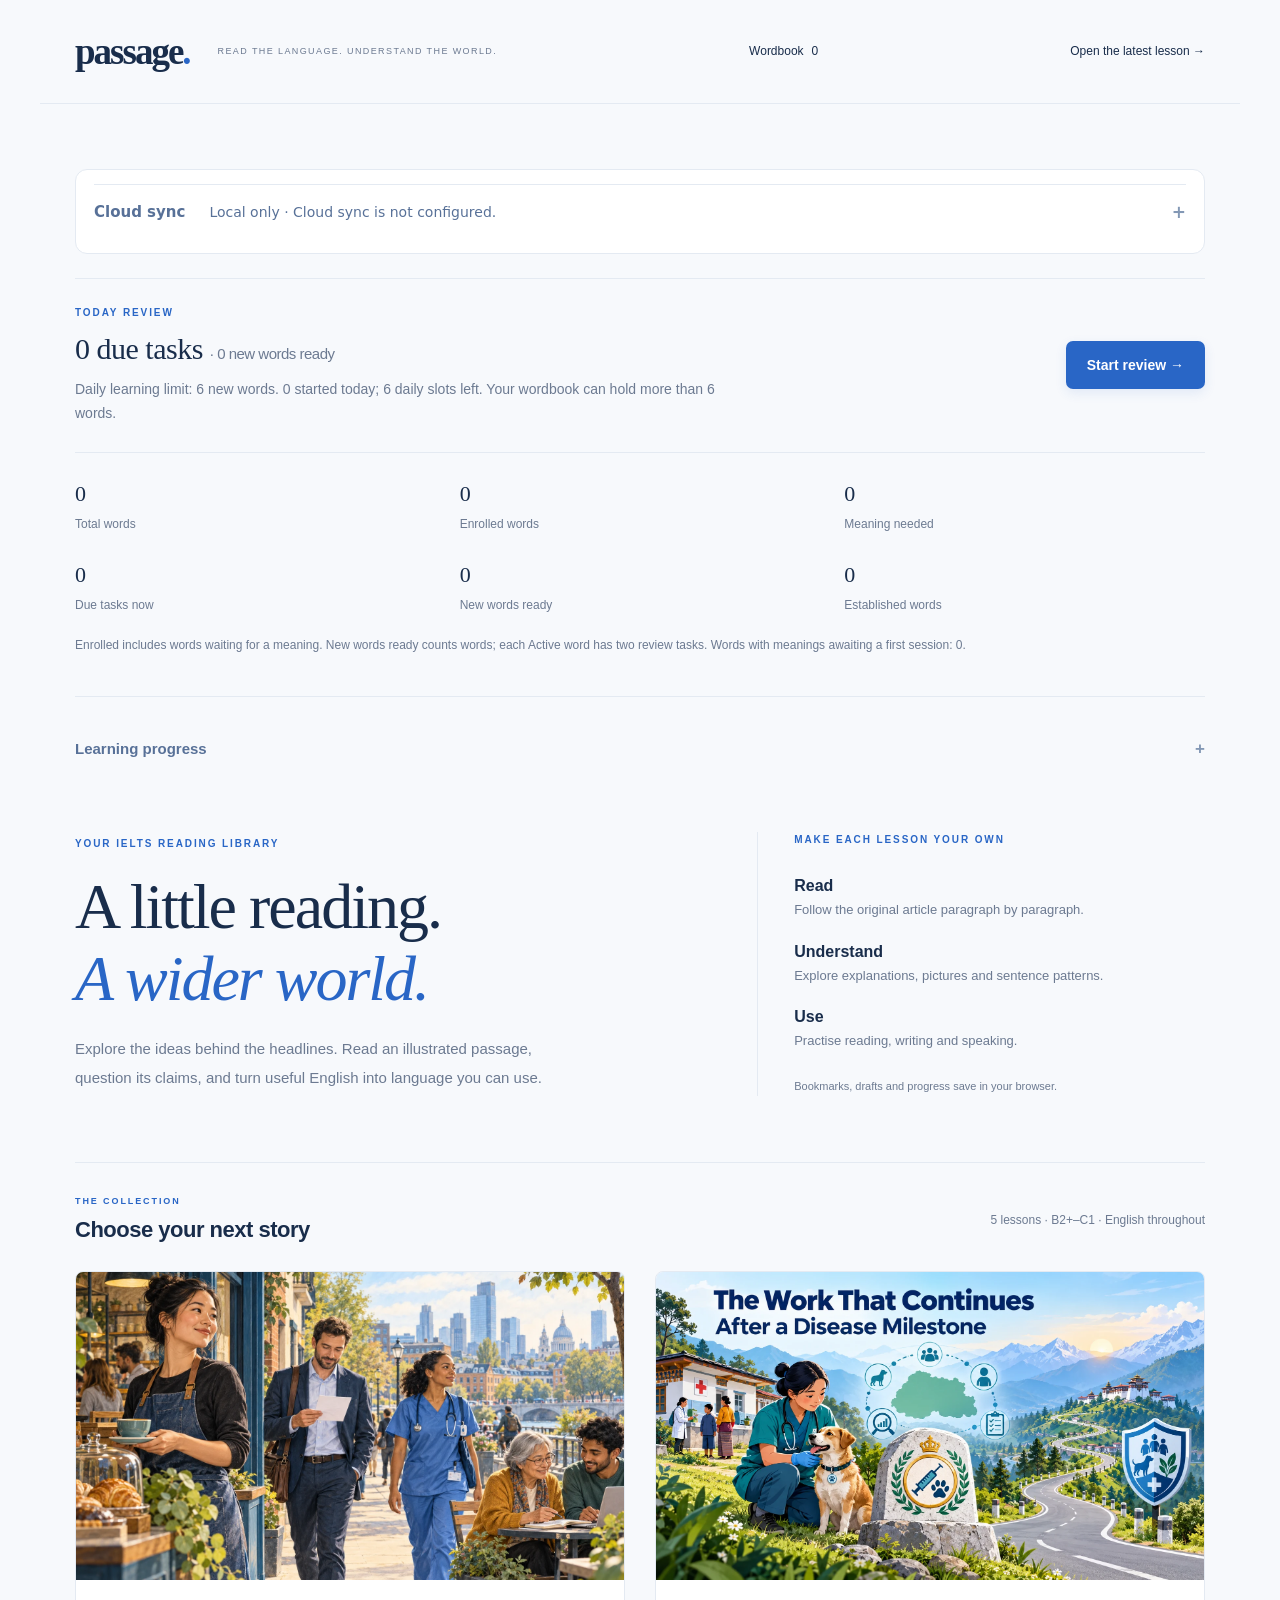
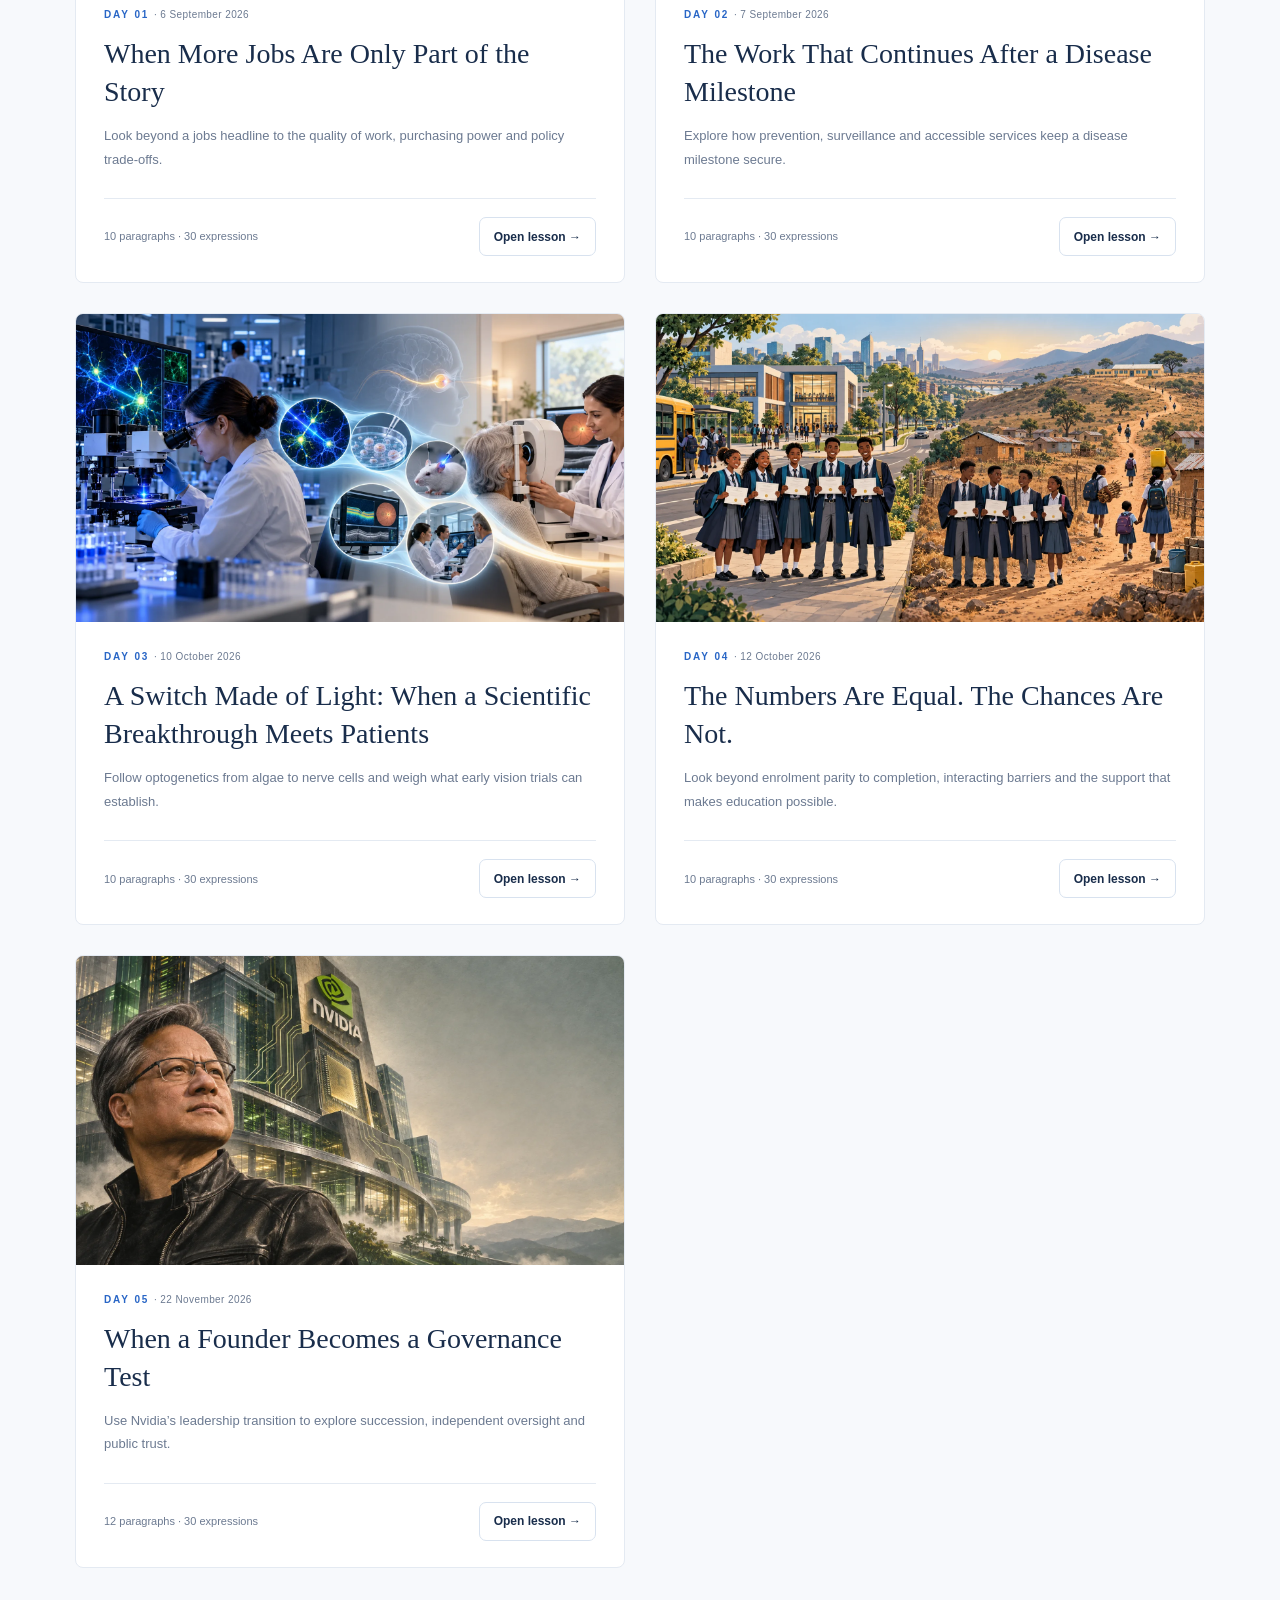
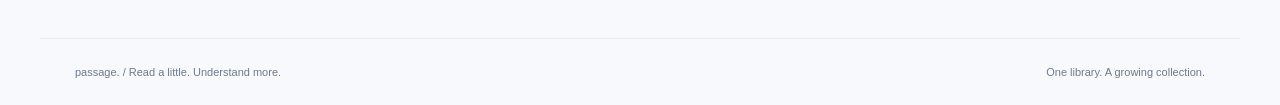
==== commit 461e2a7e: "Publish November 22 reading lesson" ====
--- a/index.html
+++ b/index.html
@@ -25,10 +25,10 @@
 </head>
 <body class="catalog-page">
 <a class="skip-link" href="#library">Skip to lessons</a>
-<header class="catalog-header"><a class="catalog-brand" href="index.html">passage<span>.</span></a><span>READ THE LANGUAGE. UNDERSTAND THE WORLD.</span><a class="text-button" href="wordbook.html">Wordbook <span data-wb-count></span></a><a class="text-button" href="26.11.13/index.html">Open the latest lesson →</a></header>
+<header class="catalog-header"><a class="catalog-brand" href="index.html">passage<span>.</span></a><span>READ THE LANGUAGE. UNDERSTAND THE WORLD.</span><a class="text-button" href="wordbook.html">Wordbook <span data-wb-count></span></a><a class="text-button" href="26.11.22/index.html">Open the latest lesson →</a></header>
 <main id="library" class="catalog-main">
 <section id="learning-dashboard" aria-label="Vocabulary learning"></section>
-<section class="library-intro"><div><p class="eyebrow">YOUR IELTS READING LIBRARY</p><h1>A little reading.<br><em>A wider world.</em></h1><p class="library-description">Explore the ideas behind the headlines. Read an illustrated passage, question its claims, and turn useful English into language you can use.</p></div><aside class="library-route"><p class="eyebrow">MAKE EACH LESSON YOUR OWN</p><ol><li><span>Read</span>Follow the original A–J article.</li><li><span>Understand</span>Explore explanations, pictures and sentence patterns.</li><li><span>Use</span>Practise reading, writing and speaking.</li></ol><p>Bookmarks, drafts and progress save in your browser.</p></aside></section>
-<section aria-labelledby="lesson-list-title"><div class="section-heading library-heading"><div><p class="eyebrow">THE COLLECTION</p><h2 id="lesson-list-title">Choose your next story</h2></div><span class="subtle">5 lessons · B2+–C1 · English throughout</span></div><div class="library-grid"><article class="library-lesson"><a class="library-image" href="26.9.6/index.html" aria-label="Open When More Jobs Are Only Part of the Story"><img src="26.9.6/images/working-lives-hero.webp" alt="Working lives lesson illustration" width="1672" height="941" loading="lazy"></a><div class="library-lesson-body"><p class="eyebrow">DAY 01 <span>· 6 September 2026</span></p><h3><a href="26.9.6/index.html">When More Jobs Are Only Part of the Story</a></h3><p>Look beyond a jobs headline to the quality of work, purchasing power and policy trade-offs.</p><div class="library-lesson-bottom"><span>10 paragraphs · 30 expressions</span><a class="button secondary compact" href="26.9.6/index.html">Open lesson →</a></div></div></article><article class="library-lesson"><a class="library-image" href="26.9.7/index.html" aria-label="Open The Work That Continues After a Disease Milestone"><img src="26.9.7/images/reference-0.webp" alt="Public health lesson illustration" width="1672" height="941" loading="lazy"></a><div class="library-lesson-body"><p class="eyebrow">DAY 02 <span>· 7 September 2026</span></p><h3><a href="26.9.7/index.html">The Work That Continues After a Disease Milestone</a></h3><p>Explore how prevention, surveillance and accessible services keep a disease milestone secure.</p><div class="library-lesson-bottom"><span>10 paragraphs · 30 expressions</span><a class="button secondary compact" href="26.9.7/index.html">Open lesson →</a></div></div></article><article class="library-lesson"><a class="library-image" href="26.10.10/index.html" aria-label="Open A Switch Made of Light: When a Scientific Breakthrough Meets Patients"><img src="26.10.10/images/reference-0.webp" alt="A switch made of light lesson illustration" width="1672" height="941" loading="lazy"></a><div class="library-lesson-body"><p class="eyebrow">DAY 03 <span>· 10 October 2026</span></p><h3><a href="26.10.10/index.html">A Switch Made of Light: When a Scientific Breakthrough Meets Patients</a></h3><p>Follow optogenetics from algae to nerve cells and weigh what early vision trials can establish.</p><div class="library-lesson-bottom"><span>10 paragraphs · 30 expressions</span><a class="button secondary compact" href="26.10.10/index.html">Open lesson →</a></div></div></article><article class="library-lesson"><a class="library-image" href="26.10.12/index.html" aria-label="Open The Numbers Are Equal. The Chances Are Not."><img src="26.10.12/images/reference-0.webp" alt="Equal numbers, unequal chances lesson illustration" width="1672" height="941" loading="lazy"></a><div class="library-lesson-body"><p class="eyebrow">DAY 04 <span>· 12 October 2026</span></p><h3><a href="26.10.12/index.html">The Numbers Are Equal. The Chances Are Not.</a></h3><p>Look beyond enrolment parity to completion, interacting barriers and the support that makes education possible.</p><div class="library-lesson-bottom"><span>10 paragraphs · 30 expressions</span><a class="button secondary compact" href="26.10.12/index.html">Open lesson →</a></div></div></article><article class="library-lesson"><a class="library-image" href="26.11.13/index.html" aria-label="Open When Business, Politics and Identity Collide"><img src="26.11.13/images/reference-0.webp" alt="Power, politics and identity lesson illustration" width="1672" height="941" fetchpriority="high"></a><div class="library-lesson-body"><p class="eyebrow">DAY 05 <span>· 13 November 2026</span></p><h3><a href="26.11.13/index.html">When Business, Politics and Identity Collide</a></h3><p>Examine evidence, political access and fair scrutiny in a technology leadership crisis.</p><div class="library-lesson-bottom"><span>10 paragraphs · 30 expressions</span><a class="button secondary compact" href="26.11.13/index.html">Open lesson →</a></div></div></article></div></section>
+<section class="library-intro"><div><p class="eyebrow">YOUR IELTS READING LIBRARY</p><h1>A little reading.<br><em>A wider world.</em></h1><p class="library-description">Explore the ideas behind the headlines. Read an illustrated passage, question its claims, and turn useful English into language you can use.</p></div><aside class="library-route"><p class="eyebrow">MAKE EACH LESSON YOUR OWN</p><ol><li><span>Read</span>Follow the original article paragraph by paragraph.</li><li><span>Understand</span>Explore explanations, pictures and sentence patterns.</li><li><span>Use</span>Practise reading, writing and speaking.</li></ol><p>Bookmarks, drafts and progress save in your browser.</p></aside></section>
+<section aria-labelledby="lesson-list-title"><div class="section-heading library-heading"><div><p class="eyebrow">THE COLLECTION</p><h2 id="lesson-list-title">Choose your next story</h2></div><span class="subtle">5 lessons · B2+–C1 · English throughout</span></div><div class="library-grid"><article class="library-lesson"><a class="library-image" href="26.9.6/index.html" aria-label="Open When More Jobs Are Only Part of the Story"><img src="26.9.6/images/working-lives-hero.webp" alt="Working lives lesson illustration" width="1672" height="941" loading="lazy"></a><div class="library-lesson-body"><p class="eyebrow">DAY 01 <span>· 6 September 2026</span></p><h3><a href="26.9.6/index.html">When More Jobs Are Only Part of the Story</a></h3><p>Look beyond a jobs headline to the quality of work, purchasing power and policy trade-offs.</p><div class="library-lesson-bottom"><span>10 paragraphs · 30 expressions</span><a class="button secondary compact" href="26.9.6/index.html">Open lesson →</a></div></div></article><article class="library-lesson"><a class="library-image" href="26.9.7/index.html" aria-label="Open The Work That Continues After a Disease Milestone"><img src="26.9.7/images/reference-0.webp" alt="Public health lesson illustration" width="1672" height="941" loading="lazy"></a><div class="library-lesson-body"><p class="eyebrow">DAY 02 <span>· 7 September 2026</span></p><h3><a href="26.9.7/index.html">The Work That Continues After a Disease Milestone</a></h3><p>Explore how prevention, surveillance and accessible services keep a disease milestone secure.</p><div class="library-lesson-bottom"><span>10 paragraphs · 30 expressions</span><a class="button secondary compact" href="26.9.7/index.html">Open lesson →</a></div></div></article><article class="library-lesson"><a class="library-image" href="26.10.10/index.html" aria-label="Open A Switch Made of Light: When a Scientific Breakthrough Meets Patients"><img src="26.10.10/images/reference-0.webp" alt="A switch made of light lesson illustration" width="1672" height="941" loading="lazy"></a><div class="library-lesson-body"><p class="eyebrow">DAY 03 <span>· 10 October 2026</span></p><h3><a href="26.10.10/index.html">A Switch Made of Light: When a Scientific Breakthrough Meets Patients</a></h3><p>Follow optogenetics from algae to nerve cells and weigh what early vision trials can establish.</p><div class="library-lesson-bottom"><span>10 paragraphs · 30 expressions</span><a class="button secondary compact" href="26.10.10/index.html">Open lesson →</a></div></div></article><article class="library-lesson"><a class="library-image" href="26.10.12/index.html" aria-label="Open The Numbers Are Equal. The Chances Are Not."><img src="26.10.12/images/reference-0.webp" alt="Equal numbers, unequal chances lesson illustration" width="1672" height="941" loading="lazy"></a><div class="library-lesson-body"><p class="eyebrow">DAY 04 <span>· 12 October 2026</span></p><h3><a href="26.10.12/index.html">The Numbers Are Equal. The Chances Are Not.</a></h3><p>Look beyond enrolment parity to completion, interacting barriers and the support that makes education possible.</p><div class="library-lesson-bottom"><span>10 paragraphs · 30 expressions</span><a class="button secondary compact" href="26.10.12/index.html">Open lesson →</a></div></div></article><article class="library-lesson"><a class="library-image" href="26.11.22/index.html" aria-label="Open When a Founder Becomes a Governance Test"><img src="26.11.22/images/reference-0.webp" alt="When a founder steps down lesson illustration" width="1672" height="941" fetchpriority="high"></a><div class="library-lesson-body"><p class="eyebrow">DAY 05 <span>· 22 November 2026</span></p><h3><a href="26.11.22/index.html">When a Founder Becomes a Governance Test</a></h3><p>Use Nvidia’s leadership transition to explore succession, independent oversight and public trust.</p><div class="library-lesson-bottom"><span>12 paragraphs · 30 expressions</span><a class="button secondary compact" href="26.11.22/index.html">Open lesson →</a></div></div></article></div></section>
 </main><footer class="catalog-footer"><span>passage. / Read a little. Understand more.</span><span>One library. A growing collection.</span></footer>
 </body></html>
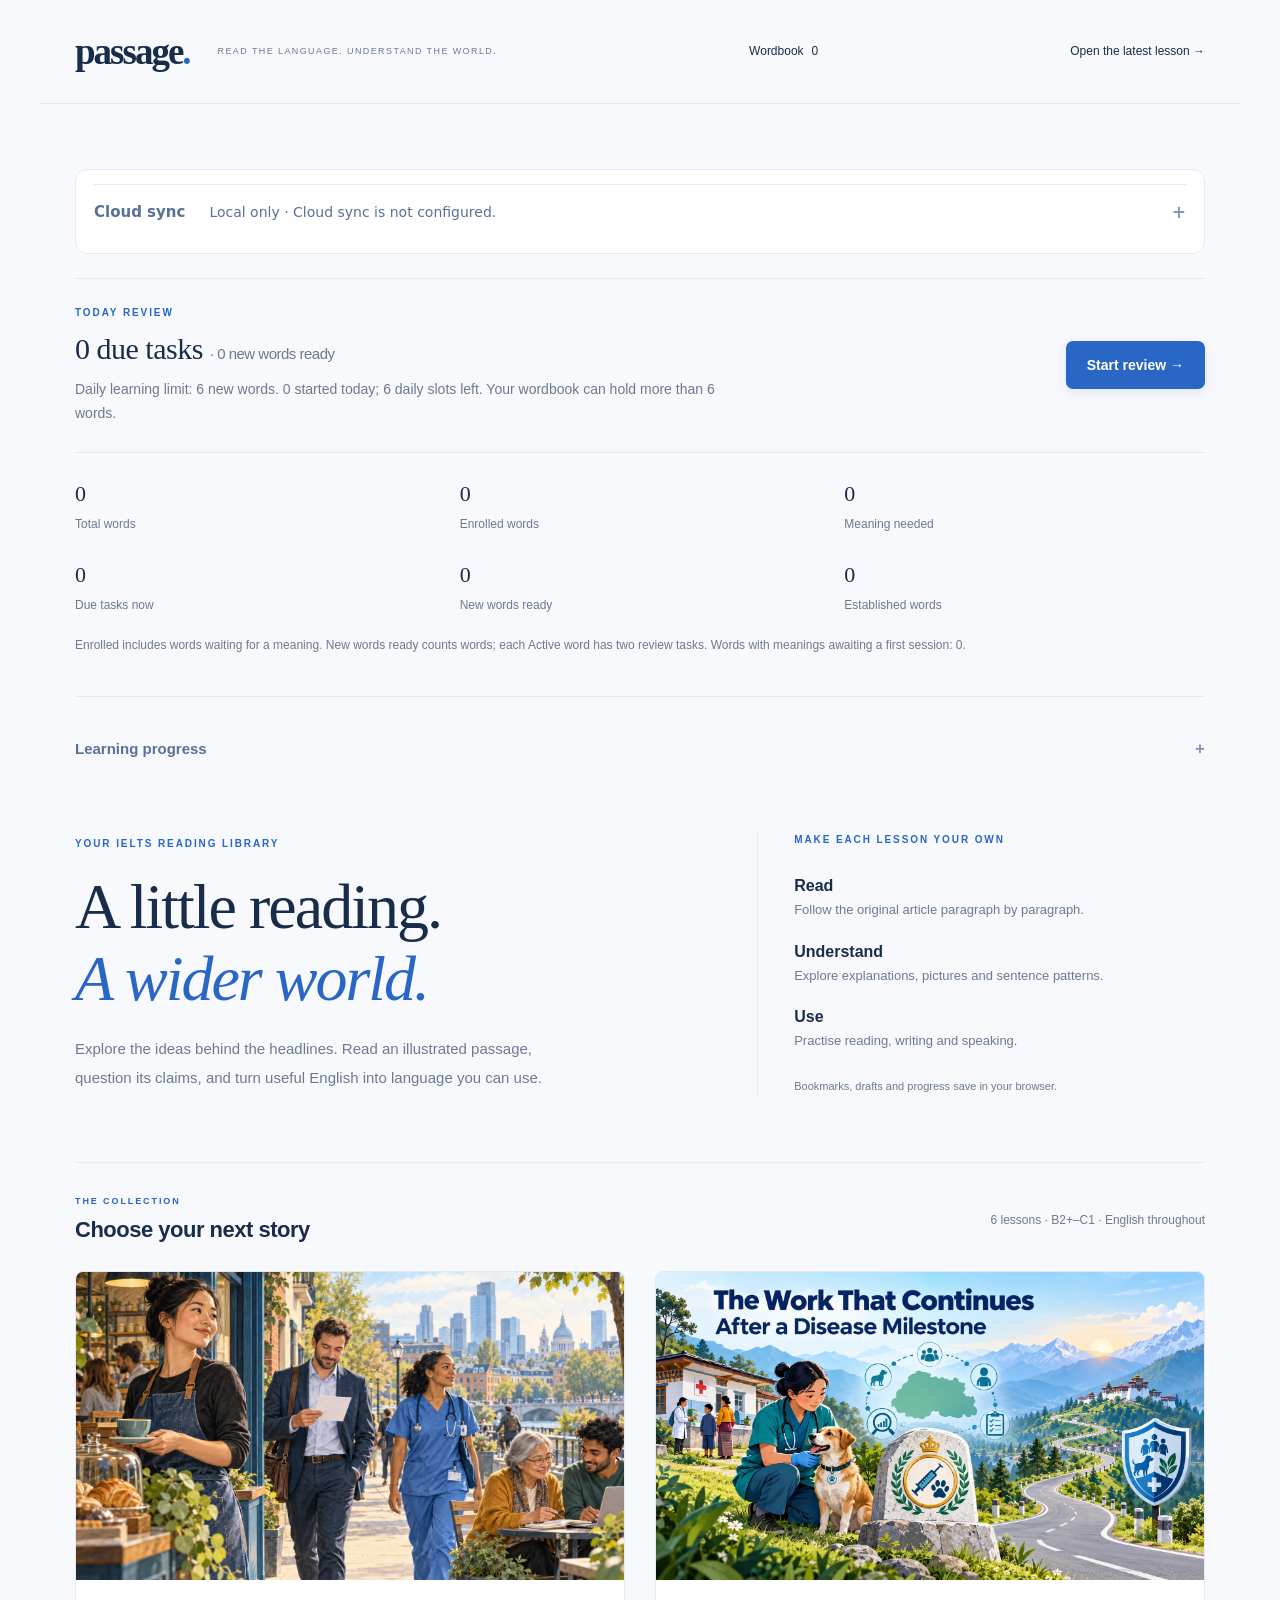
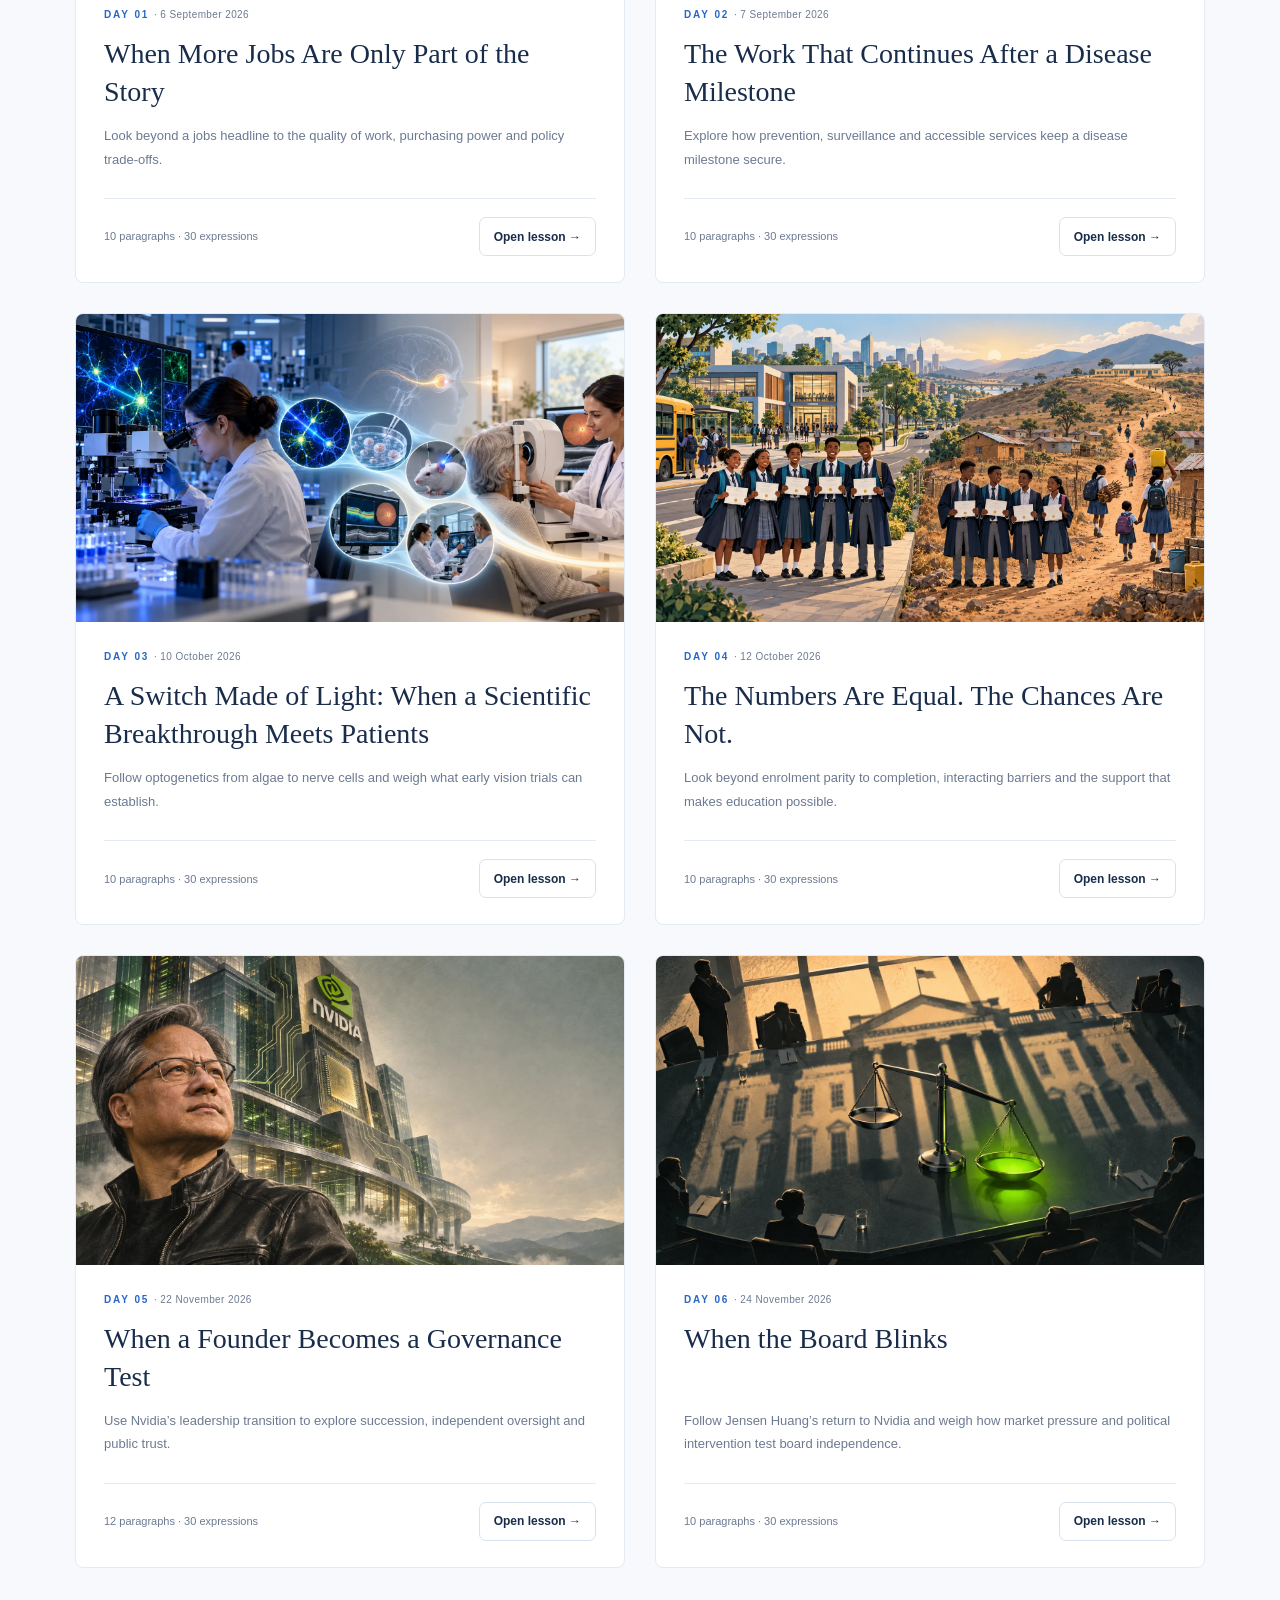
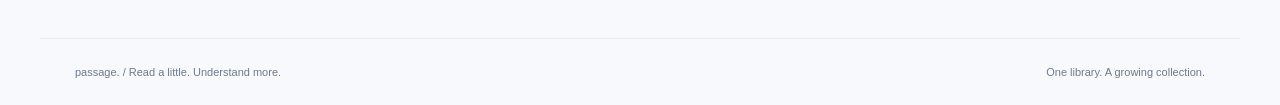
==== commit 012bcac7: "Publish November 24 Passage lesson: When the Board Blinks" ====
--- a/index.html
+++ b/index.html
@@ -25,10 +25,10 @@
 </head>
 <body class="catalog-page">
 <a class="skip-link" href="#library">Skip to lessons</a>
-<header class="catalog-header"><a class="catalog-brand" href="index.html">passage<span>.</span></a><span>READ THE LANGUAGE. UNDERSTAND THE WORLD.</span><a class="text-button" href="wordbook.html">Wordbook <span data-wb-count></span></a><a class="text-button" href="26.11.22/index.html">Open the latest lesson →</a></header>
+<header class="catalog-header"><a class="catalog-brand" href="index.html">passage<span>.</span></a><span>READ THE LANGUAGE. UNDERSTAND THE WORLD.</span><a class="text-button" href="wordbook.html">Wordbook <span data-wb-count></span></a><a class="text-button" href="26.11.24/index.html">Open the latest lesson →</a></header>
 <main id="library" class="catalog-main">
 <section id="learning-dashboard" aria-label="Vocabulary learning"></section>
 <section class="library-intro"><div><p class="eyebrow">YOUR IELTS READING LIBRARY</p><h1>A little reading.<br><em>A wider world.</em></h1><p class="library-description">Explore the ideas behind the headlines. Read an illustrated passage, question its claims, and turn useful English into language you can use.</p></div><aside class="library-route"><p class="eyebrow">MAKE EACH LESSON YOUR OWN</p><ol><li><span>Read</span>Follow the original article paragraph by paragraph.</li><li><span>Understand</span>Explore explanations, pictures and sentence patterns.</li><li><span>Use</span>Practise reading, writing and speaking.</li></ol><p>Bookmarks, drafts and progress save in your browser.</p></aside></section>
-<section aria-labelledby="lesson-list-title"><div class="section-heading library-heading"><div><p class="eyebrow">THE COLLECTION</p><h2 id="lesson-list-title">Choose your next story</h2></div><span class="subtle">5 lessons · B2+–C1 · English throughout</span></div><div class="library-grid"><article class="library-lesson"><a class="library-image" href="26.9.6/index.html" aria-label="Open When More Jobs Are Only Part of the Story"><img src="26.9.6/images/working-lives-hero.webp" alt="Working lives lesson illustration" width="1672" height="941" loading="lazy"></a><div class="library-lesson-body"><p class="eyebrow">DAY 01 <span>· 6 September 2026</span></p><h3><a href="26.9.6/index.html">When More Jobs Are Only Part of the Story</a></h3><p>Look beyond a jobs headline to the quality of work, purchasing power and policy trade-offs.</p><div class="library-lesson-bottom"><span>10 paragraphs · 30 expressions</span><a class="button secondary compact" href="26.9.6/index.html">Open lesson →</a></div></div></article><article class="library-lesson"><a class="library-image" href="26.9.7/index.html" aria-label="Open The Work That Continues After a Disease Milestone"><img src="26.9.7/images/reference-0.webp" alt="Public health lesson illustration" width="1672" height="941" loading="lazy"></a><div class="library-lesson-body"><p class="eyebrow">DAY 02 <span>· 7 September 2026</span></p><h3><a href="26.9.7/index.html">The Work That Continues After a Disease Milestone</a></h3><p>Explore how prevention, surveillance and accessible services keep a disease milestone secure.</p><div class="library-lesson-bottom"><span>10 paragraphs · 30 expressions</span><a class="button secondary compact" href="26.9.7/index.html">Open lesson →</a></div></div></article><article class="library-lesson"><a class="library-image" href="26.10.10/index.html" aria-label="Open A Switch Made of Light: When a Scientific Breakthrough Meets Patients"><img src="26.10.10/images/reference-0.webp" alt="A switch made of light lesson illustration" width="1672" height="941" loading="lazy"></a><div class="library-lesson-body"><p class="eyebrow">DAY 03 <span>· 10 October 2026</span></p><h3><a href="26.10.10/index.html">A Switch Made of Light: When a Scientific Breakthrough Meets Patients</a></h3><p>Follow optogenetics from algae to nerve cells and weigh what early vision trials can establish.</p><div class="library-lesson-bottom"><span>10 paragraphs · 30 expressions</span><a class="button secondary compact" href="26.10.10/index.html">Open lesson →</a></div></div></article><article class="library-lesson"><a class="library-image" href="26.10.12/index.html" aria-label="Open The Numbers Are Equal. The Chances Are Not."><img src="26.10.12/images/reference-0.webp" alt="Equal numbers, unequal chances lesson illustration" width="1672" height="941" loading="lazy"></a><div class="library-lesson-body"><p class="eyebrow">DAY 04 <span>· 12 October 2026</span></p><h3><a href="26.10.12/index.html">The Numbers Are Equal. The Chances Are Not.</a></h3><p>Look beyond enrolment parity to completion, interacting barriers and the support that makes education possible.</p><div class="library-lesson-bottom"><span>10 paragraphs · 30 expressions</span><a class="button secondary compact" href="26.10.12/index.html">Open lesson →</a></div></div></article><article class="library-lesson"><a class="library-image" href="26.11.22/index.html" aria-label="Open When a Founder Becomes a Governance Test"><img src="26.11.22/images/reference-0.webp" alt="When a founder steps down lesson illustration" width="1672" height="941" fetchpriority="high"></a><div class="library-lesson-body"><p class="eyebrow">DAY 05 <span>· 22 November 2026</span></p><h3><a href="26.11.22/index.html">When a Founder Becomes a Governance Test</a></h3><p>Use Nvidia’s leadership transition to explore succession, independent oversight and public trust.</p><div class="library-lesson-bottom"><span>12 paragraphs · 30 expressions</span><a class="button secondary compact" href="26.11.22/index.html">Open lesson →</a></div></div></article></div></section>
+<section aria-labelledby="lesson-list-title"><div class="section-heading library-heading"><div><p class="eyebrow">THE COLLECTION</p><h2 id="lesson-list-title">Choose your next story</h2></div><span class="subtle">6 lessons · B2+–C1 · English throughout</span></div><div class="library-grid"><article class="library-lesson"><a class="library-image" href="26.9.6/index.html" aria-label="Open When More Jobs Are Only Part of the Story"><img src="26.9.6/images/working-lives-hero.webp" alt="Working lives lesson illustration" width="1672" height="941" loading="lazy"></a><div class="library-lesson-body"><p class="eyebrow">DAY 01 <span>· 6 September 2026</span></p><h3><a href="26.9.6/index.html">When More Jobs Are Only Part of the Story</a></h3><p>Look beyond a jobs headline to the quality of work, purchasing power and policy trade-offs.</p><div class="library-lesson-bottom"><span>10 paragraphs · 30 expressions</span><a class="button secondary compact" href="26.9.6/index.html">Open lesson →</a></div></div></article><article class="library-lesson"><a class="library-image" href="26.9.7/index.html" aria-label="Open The Work That Continues After a Disease Milestone"><img src="26.9.7/images/reference-0.webp" alt="Public health lesson illustration" width="1672" height="941" loading="lazy"></a><div class="library-lesson-body"><p class="eyebrow">DAY 02 <span>· 7 September 2026</span></p><h3><a href="26.9.7/index.html">The Work That Continues After a Disease Milestone</a></h3><p>Explore how prevention, surveillance and accessible services keep a disease milestone secure.</p><div class="library-lesson-bottom"><span>10 paragraphs · 30 expressions</span><a class="button secondary compact" href="26.9.7/index.html">Open lesson →</a></div></div></article><article class="library-lesson"><a class="library-image" href="26.10.10/index.html" aria-label="Open A Switch Made of Light: When a Scientific Breakthrough Meets Patients"><img src="26.10.10/images/reference-0.webp" alt="A switch made of light lesson illustration" width="1672" height="941" loading="lazy"></a><div class="library-lesson-body"><p class="eyebrow">DAY 03 <span>· 10 October 2026</span></p><h3><a href="26.10.10/index.html">A Switch Made of Light: When a Scientific Breakthrough Meets Patients</a></h3><p>Follow optogenetics from algae to nerve cells and weigh what early vision trials can establish.</p><div class="library-lesson-bottom"><span>10 paragraphs · 30 expressions</span><a class="button secondary compact" href="26.10.10/index.html">Open lesson →</a></div></div></article><article class="library-lesson"><a class="library-image" href="26.10.12/index.html" aria-label="Open The Numbers Are Equal. The Chances Are Not."><img src="26.10.12/images/reference-0.webp" alt="Equal numbers, unequal chances lesson illustration" width="1672" height="941" loading="lazy"></a><div class="library-lesson-body"><p class="eyebrow">DAY 04 <span>· 12 October 2026</span></p><h3><a href="26.10.12/index.html">The Numbers Are Equal. The Chances Are Not.</a></h3><p>Look beyond enrolment parity to completion, interacting barriers and the support that makes education possible.</p><div class="library-lesson-bottom"><span>10 paragraphs · 30 expressions</span><a class="button secondary compact" href="26.10.12/index.html">Open lesson →</a></div></div></article><article class="library-lesson"><a class="library-image" href="26.11.22/index.html" aria-label="Open When a Founder Becomes a Governance Test"><img src="26.11.22/images/reference-0.webp" alt="When a founder steps down lesson illustration" width="1672" height="941" loading="lazy"></a><div class="library-lesson-body"><p class="eyebrow">DAY 05 <span>· 22 November 2026</span></p><h3><a href="26.11.22/index.html">When a Founder Becomes a Governance Test</a></h3><p>Use Nvidia’s leadership transition to explore succession, independent oversight and public trust.</p><div class="library-lesson-bottom"><span>12 paragraphs · 30 expressions</span><a class="button secondary compact" href="26.11.22/index.html">Open lesson →</a></div></div></article><article class="library-lesson"><a class="library-image" href="26.11.24/index.html" aria-label="Open When the Board Blinks"><img src="26.11.24/images/reference-0.webp" alt="When the board blinks lesson illustration" width="1672" height="941" fetchpriority="high"></a><div class="library-lesson-body"><p class="eyebrow">DAY 06 <span>· 24 November 2026</span></p><h3><a href="26.11.24/index.html">When the Board Blinks</a></h3><p>Follow Jensen Huang’s return to Nvidia and weigh how market pressure and political intervention test board independence.</p><div class="library-lesson-bottom"><span>10 paragraphs · 30 expressions</span><a class="button secondary compact" href="26.11.24/index.html">Open lesson →</a></div></div></article></div></section>
 </main><footer class="catalog-footer"><span>passage. / Read a little. Understand more.</span><span>One library. A growing collection.</span></footer>
 </body></html>
